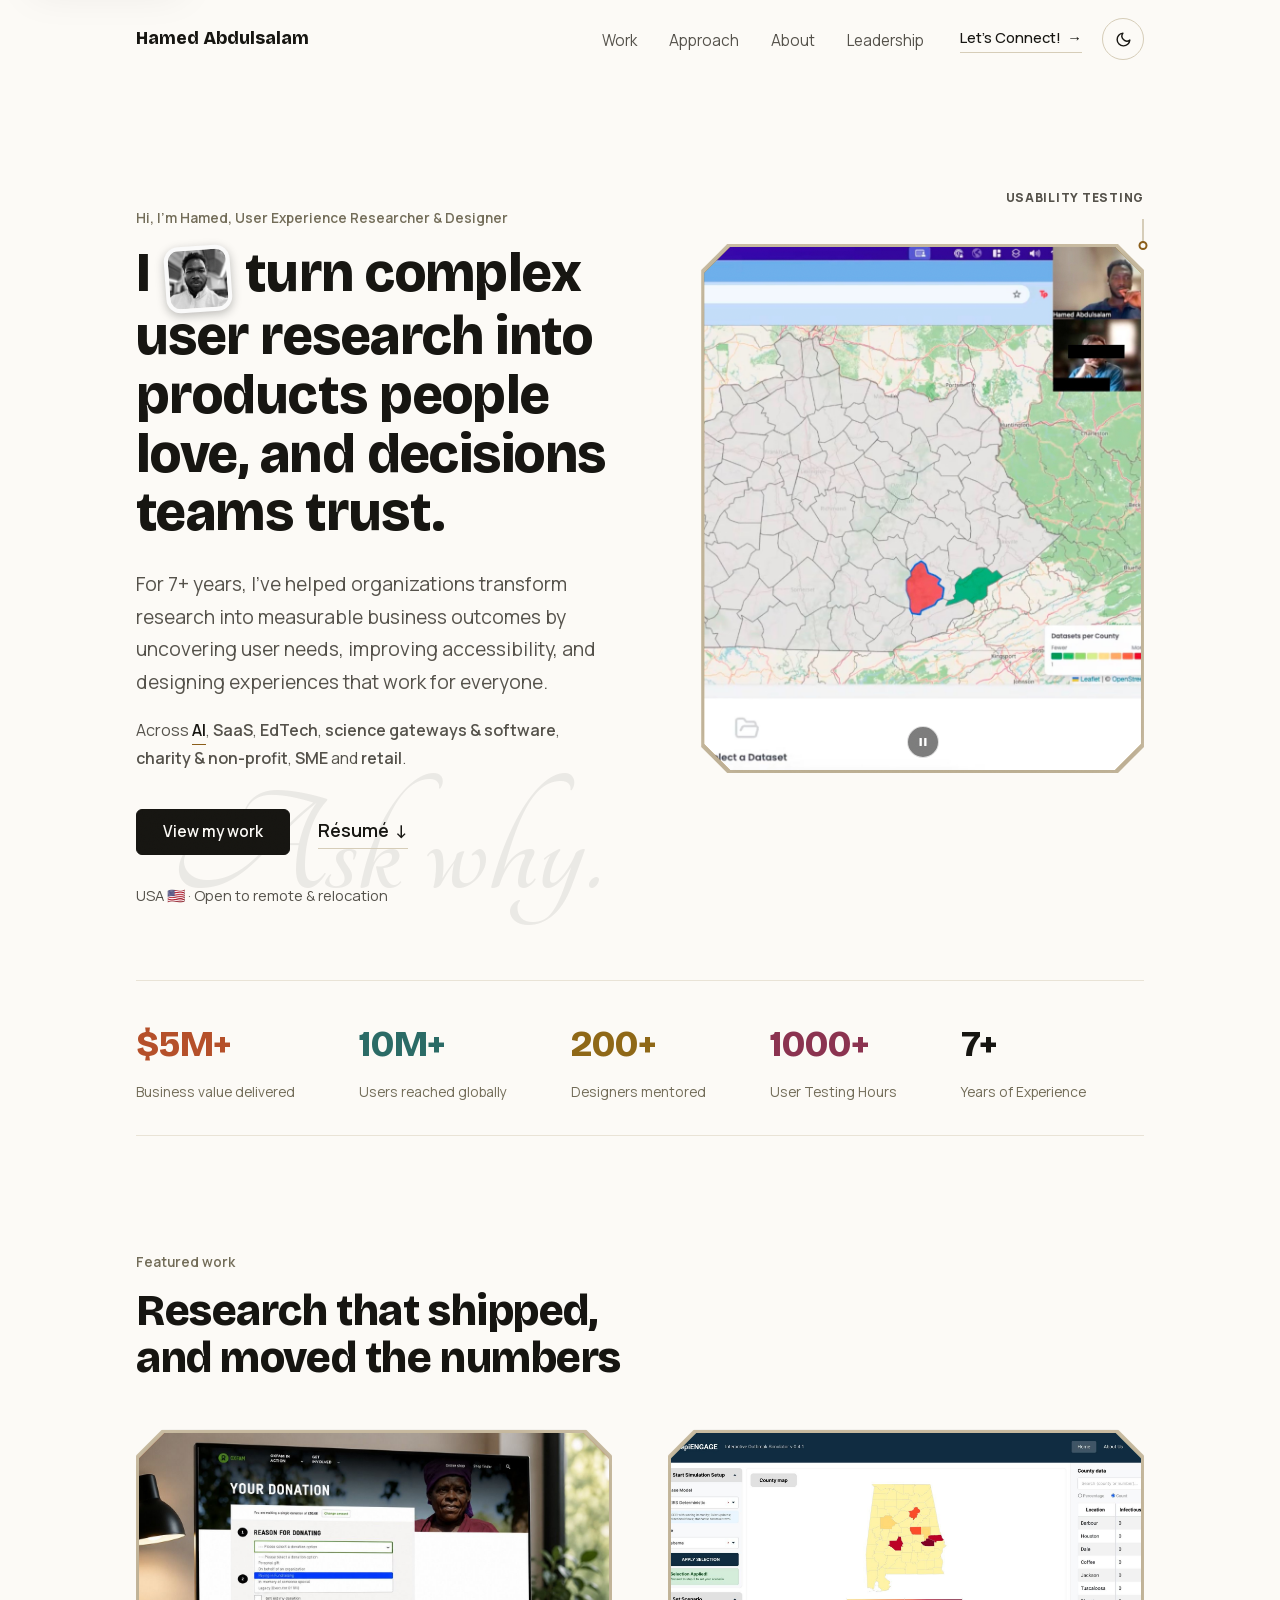
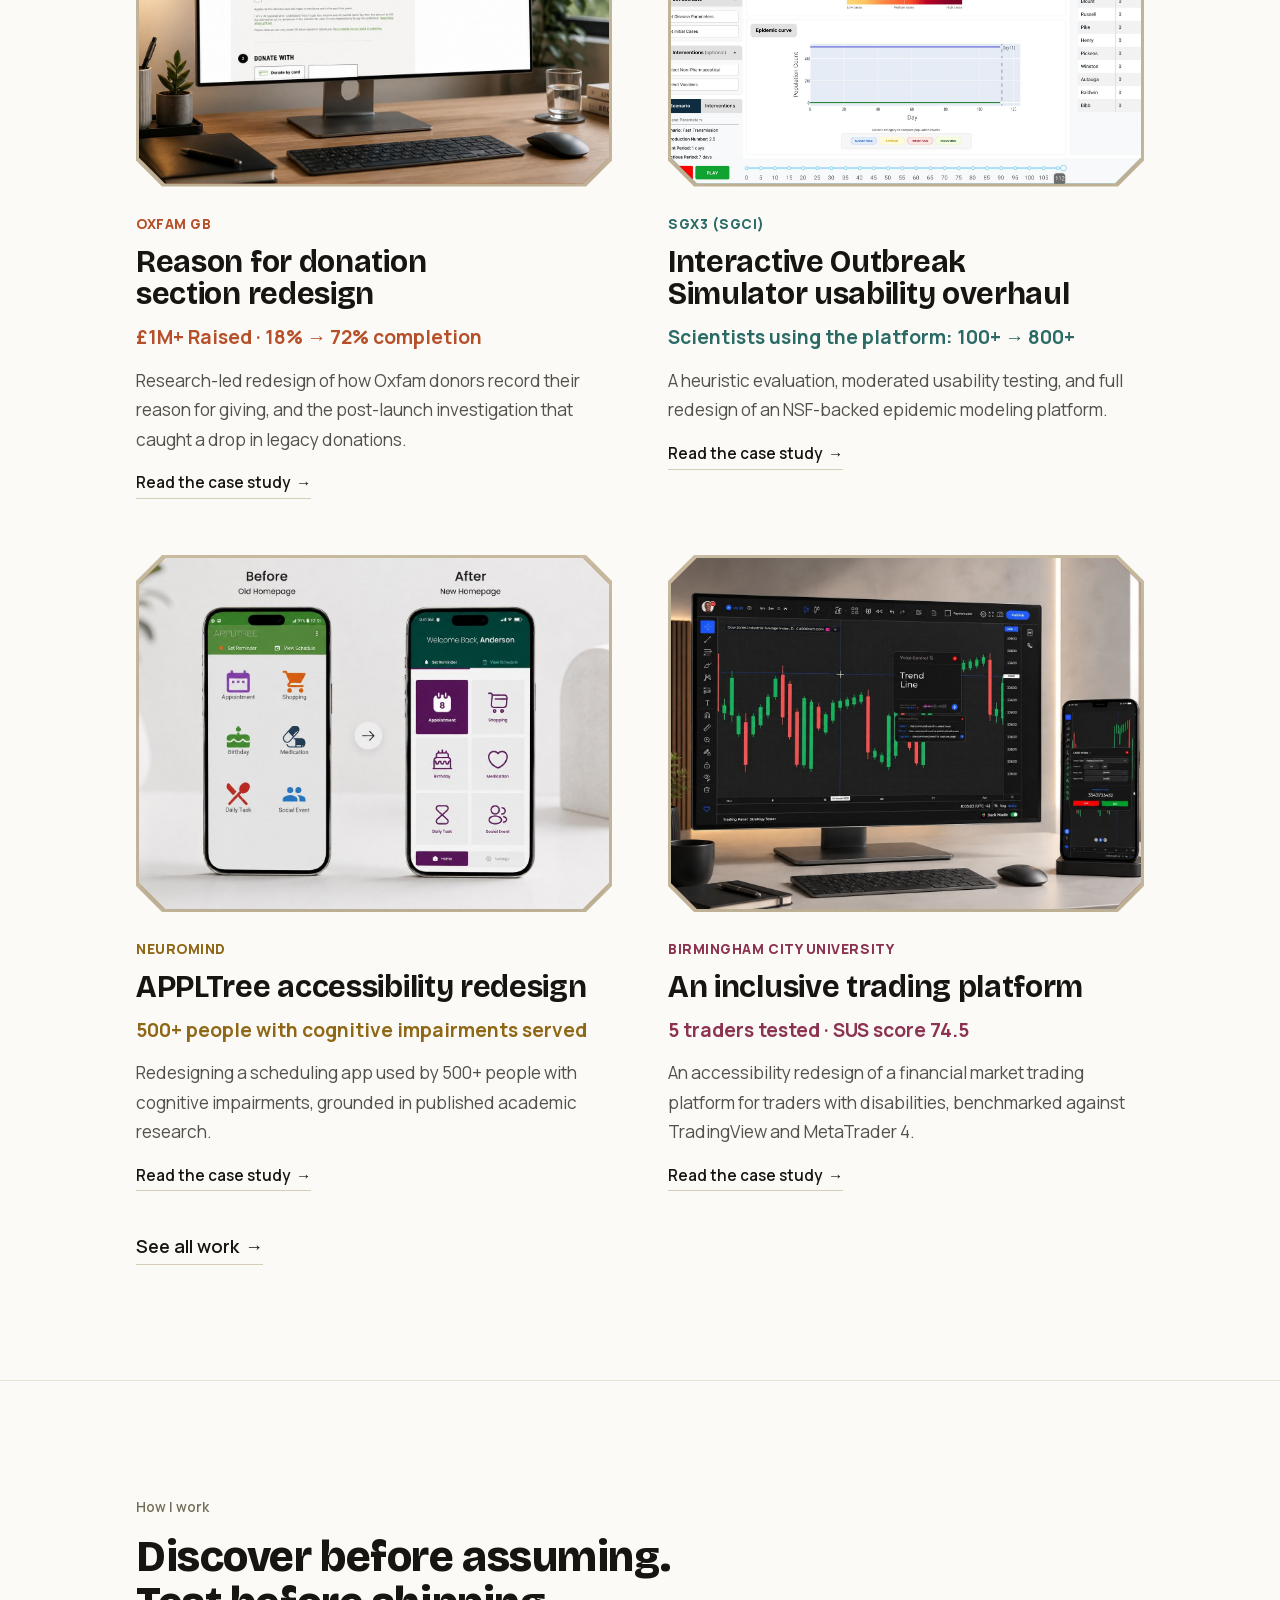
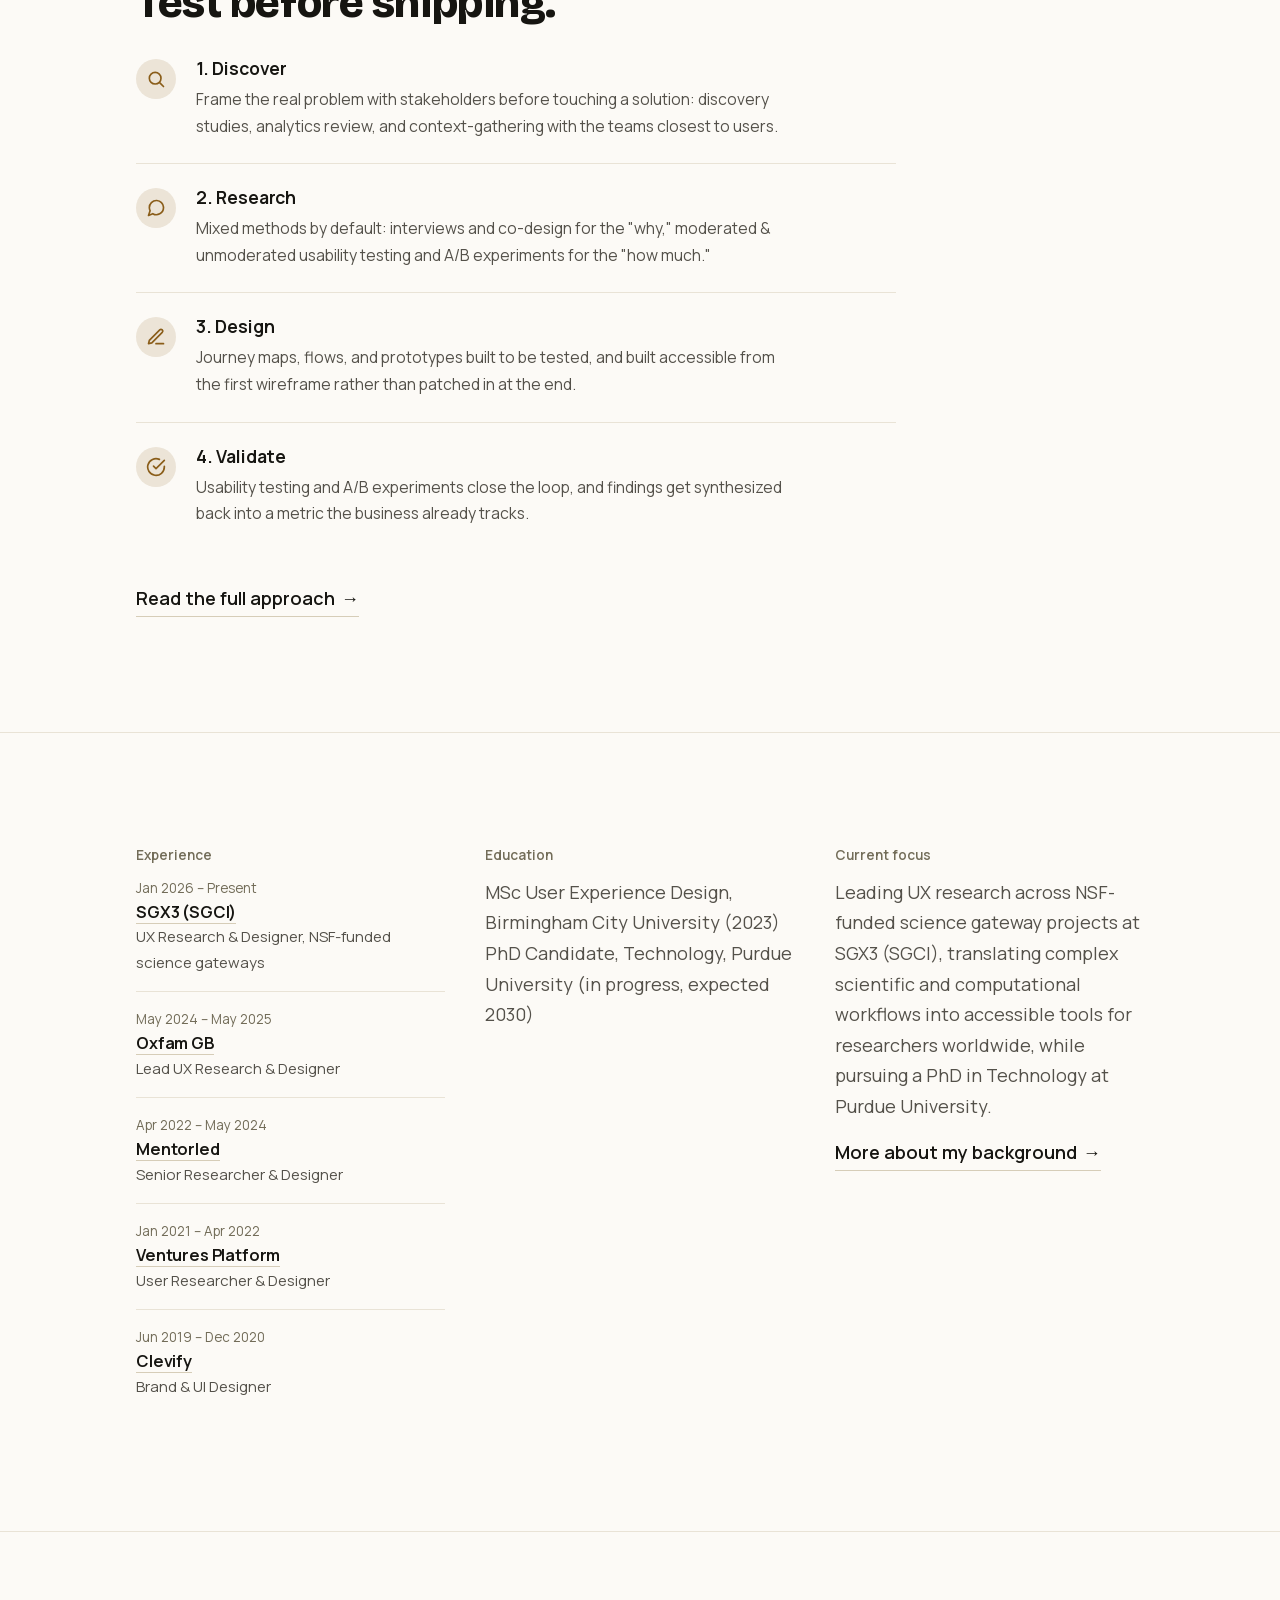
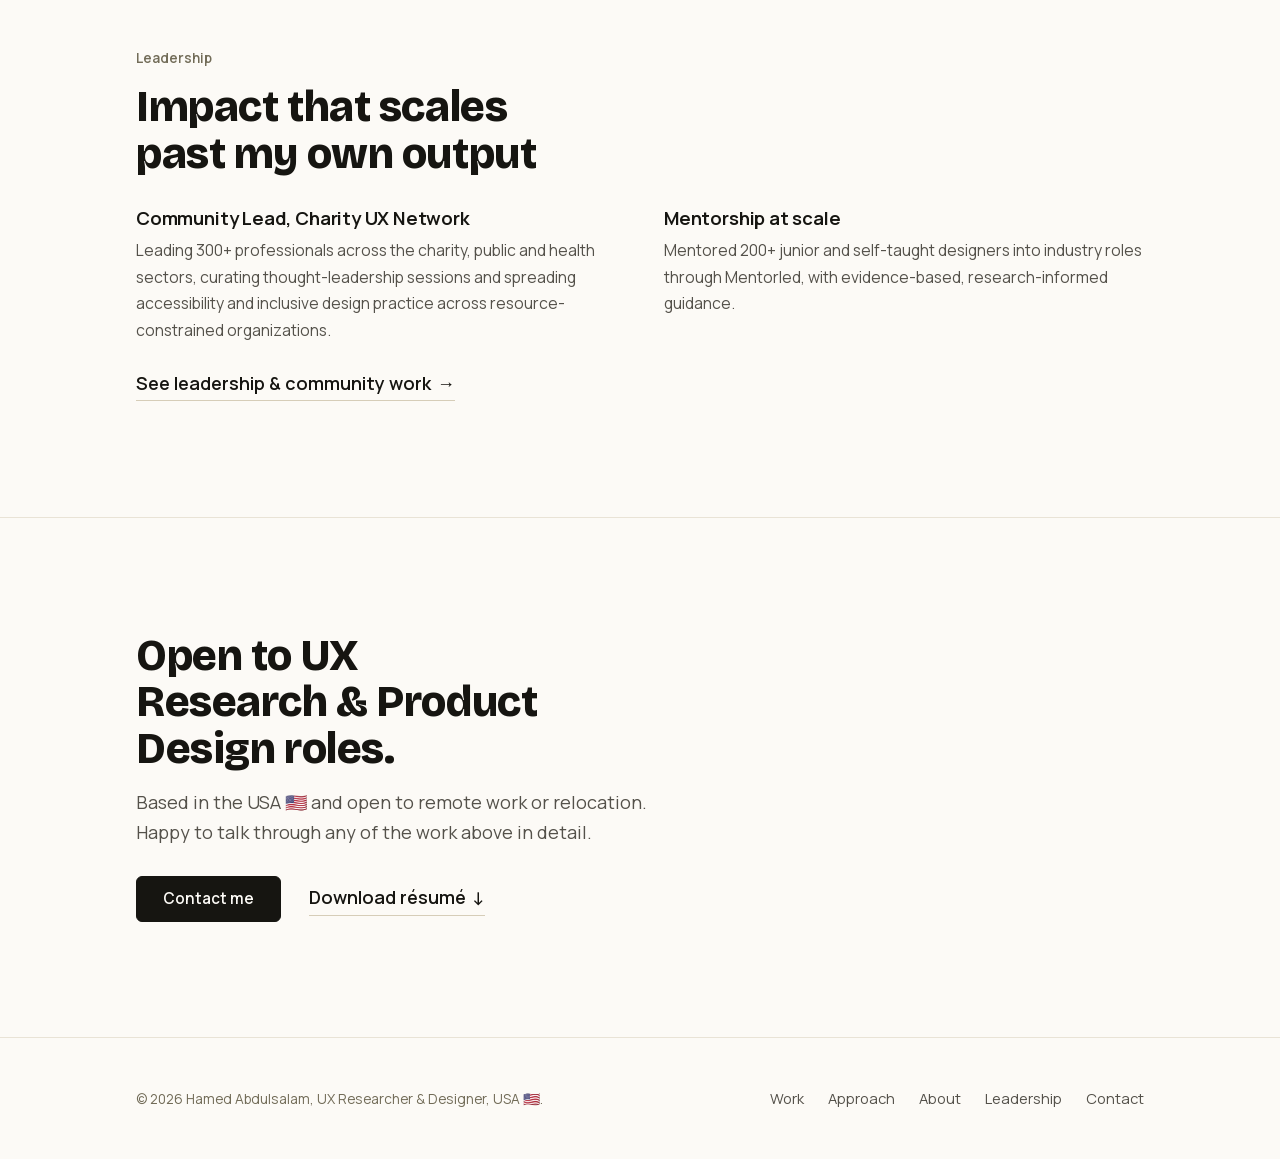
==== index.html @ 3eb638d8 "Restore hero watermark with "Ask why." instead of "Evidence." Co-Authored-By: Claude Sonnet 5 <norep" ====
<!doctype html>
<html lang="en">
<head>
<meta charset="utf-8">
<script>
(function(){
  try{
    var t = localStorage.getItem("theme");
    if(!t){ t = window.matchMedia("(prefers-color-scheme: dark)").matches ? "dark" : "light"; }
    document.documentElement.setAttribute("data-theme", t);
  }catch(e){}
})();
</script>
<meta name="viewport" content="width=device-width, initial-scale=1">
<title>Hamed Abdulsalam · User Experience Researcher &amp; Designer</title>
<meta name="description" content="I turn complex user research into products people love, and decisions teams trust. 7+ years of evidence-based UX research and accessibility-first design across nonprofit, fintech, edtech and scientific research platforms.">
<meta property="og:type" content="website">
<meta property="og:title" content="Hamed Abdulsalam · User Experience Researcher &amp; Designer">
<meta property="og:description" content="I turn complex user research into products people love, and decisions teams trust. 7+ years of evidence-based UX research and accessibility-first design across nonprofit, fintech, edtech and scientific research platforms.">
<meta property="og:url" content="https://hamedabdulsalam.com/">
<meta property="og:image" content="https://hamedabdulsalam.com/images/hamed-presenting.jpg">
<meta property="og:site_name" content="Hamed Abdulsalam">
<meta name="twitter:card" content="summary_large_image">
<meta name="twitter:title" content="Hamed Abdulsalam · User Experience Researcher &amp; Designer">
<meta name="twitter:description" content="I turn complex user research into products people love, and decisions teams trust. 7+ years of evidence-based UX research and accessibility-first design across nonprofit, fintech, edtech and scientific research platforms.">
<meta name="twitter:image" content="https://hamedabdulsalam.com/images/hamed-presenting.jpg">
<meta name="theme-color" id="theme-color-meta" content="#FCFAF6">
<link rel="icon" href="data:image/svg+xml,%3Csvg xmlns='http://www.w3.org/2000/svg' viewBox='0 0 64 64'%3E%3Crect width='64' height='64' rx='14' fill='%23111112'/%3E%3Ctext x='32' y='42' font-family='Georgia,serif' font-size='24' fill='%23FFFFFF' text-anchor='middle'%3EHA%3C/text%3E%3C/svg%3E">
<link rel="preload" href="fonts/BricolageGrotesque-Variable.woff2" as="font" type="font/woff2" crossorigin>
<link rel="preload" href="fonts/Manrope-Variable.woff2" as="font" type="font/woff2" crossorigin>
<link rel="preload" href="images/hero-1.jpg" as="image" fetchpriority="high">
<link rel="stylesheet" href="css/styles.css?v=202608070943">
</head>
<body data-page="home">
<script>window.SITE_ROOT = "./";</script>
<div class="wave-intro" id="wave-intro" aria-hidden="true">
  <span class="wave wave-1"></span>
  <span class="wave wave-2"></span>
  <span class="wave wave-3"></span>
  <span class="wave wave-4"></span>
  <span class="wave wave-5"></span>
  <div class="wave-burst" id="wave-burst"></div>
</div>
<a class="skip-link" href="#main-content">Skip to main content</a>
<header class="site-header" id="site-header"></header>

<main id="main-content">

  <section class="hero">
    <div class="shell hero-grid">
      <div class="hero-main">
        <p class="hero-watermark" aria-hidden="true">Ask why.</p>
        <p class="kicker">Hi, I'm Hamed, User Experience Researcher &amp; Designer</p>
        <h1>I <img src="images/hamed-portrait-color.jpg" alt="" class="hero-inline-photo"> turn complex user research into products people love, and decisions teams trust.</h1>
        <p class="dek">For 7+ years, I've helped organizations transform research into measurable business outcomes by uncovering user needs, improving accessibility, and designing experiences that work for everyone.</p>
        <p class="hero-industries">
          Across <button type="button" class="industry-word" data-industry="AI">AI</button>, <button type="button" class="industry-word" data-industry="saas">SaaS</button>, <button type="button" class="industry-word" data-industry="edtech">EdTech</button>, <button type="button" class="industry-word" data-industry="science">science gateways &amp; software</button>, <button type="button" class="industry-word" data-industry="charity">charity &amp; non-profit</button>, <button type="button" class="industry-word" data-industry="sme">SME</button> and <button type="button" class="industry-word" data-industry="retail">retail</button>.
        </p>
        <div class="cta-row">
          <a class="btn" href="work.html">View my work</a>
          <a class="link-arrow" href="resume.html">Résumé <span class="a" aria-hidden="true">↓</span></a>
          <span class="hero-location muted">USA 🇺🇸 · Open to remote &amp; relocation</span>
        </div>
      </div>
      <div class="hero-visual-wrap">
        <div class="hero-tag">
          <span class="hero-tag-label" id="hero-tag-label">Usability testing</span>
          <span class="hero-tag-line" aria-hidden="true"><span class="hero-tag-dot"></span></span>
        </div>
        <div class="hero-visual" role="region" aria-label="Career highlights slideshow">
          <div class="hero-visual-inner">
            <div class="hero-visual-track" id="hero-visual-track">
              <div class="hero-visual-slide" data-label="Usability testing">
                <img src="images/hero-1.jpg" alt="Reviewing a county-level dataset map tool with a research participant during a usability testing session for the SGX3 science gateway project" loading="eager" fetchpriority="high" width="1980" height="2200">
              </div>
              <div class="hero-visual-slide" data-label="Journey mapping">
                <img src="images/hero-2.jpg" alt="A FigJam board mapping a user journey from pre-arrival through settling in, with milestones, pain points and opportunities tracked stage by stage" loading="lazy">
              </div>
              <div class="hero-visual-slide" data-label="Workshop">
                <img src="images/hero-3.jpg" alt="A co-design workshop session around a table, sorting sticky notes into themes while reviewing a donation flow prototype on a laptop" loading="lazy">
              </div>
              <div class="hero-visual-slide" data-label="Design &amp; Prototype">
                <img src="images/hero-4.jpg" alt="A zoomed-out Figma canvas showing dozens of website and app design frames, including a fundraising page redesign and a project roadmap timeline" loading="lazy">
              </div>
            </div>
            <button type="button" class="hero-visual-toggle" id="hero-visual-toggle" aria-label="Pause slideshow">
              <svg class="icon-pause" viewBox="0 0 24 24" fill="currentColor" aria-hidden="true"><rect x="6" y="5" width="4" height="14" rx="1"></rect><rect x="14" y="5" width="4" height="14" rx="1"></rect></svg>
              <svg class="icon-play" viewBox="0 0 24 24" fill="currentColor" aria-hidden="true"><path d="M7 4.5v15l13-7.5-13-7.5z"></path></svg>
            </button>
          </div>
        </div>
      </div>
    </div>
  </section>

  <div class="shell">
    <div class="stat-row" aria-label="Career highlights">
      <div class="stat accent-rust"><div class="num">$5M+</div><div class="label">Business value delivered</div></div>
      <div class="stat accent-teal"><div class="num">10M+</div><div class="label">Users reached globally</div></div>
      <div class="stat accent-ochre"><div class="num">200+</div><div class="label">Designers mentored</div></div>
      <div class="stat accent-plum"><div class="num">1000+</div><div class="label">User Testing Hours</div></div>
      <div class="stat"><div class="num">7+</div><div class="label">Years of Experience</div></div>
    </div>
  </div>

  <section>
    <div class="shell">
      <p class="kicker">Featured work</p>
      <h2 class="h-section">Research that shipped, and moved the numbers</h2>
      <div class="work-grid mt-6">

        <a class="work-card accent-rust" href="work/oxfam-donation-flow.html" data-industries="charity">
          <div class="thumb"><img src="images/oxfam-donation-flow-1.jpg" alt="Oxfam GB's donation form, showing the reason-for-donating step and payment options" loading="lazy"></div>
          <span class="org">Oxfam GB</span>
          <h3>Reason for donation section redesign</h3>
          <p class="metric">£1M+ Raised · 18% → 72% completion </p>
          <p class="desc">Research-led redesign of how Oxfam donors record their reason for giving, and the post-launch investigation that caught a drop in legacy donations.</p>
          <span class="link-arrow">Read the case study <span class="a" aria-hidden="true">→</span></span>
        </a>

        <a class="work-card accent-teal" href="work/outbreak-simulator.html" data-industries="science">
          <div class="thumb"><img src="images/outbreak-simulator-thumb.jpg" alt="epiENGAGE Interactive Outbreak Simulator dashboard, showing a county-level case map with a color legend and an epidemic curve chart" loading="lazy"></div>
          <span class="org">SGX3 (SGCI)</span>
          <h3>Interactive Outbreak Simulator usability overhaul</h3>
          <p class="metric">Scientists using the platform: 100+ → 800+</p>
          <p class="desc">A heuristic evaluation, moderated usability testing, and full redesign of an NSF-backed epidemic modeling platform.</p>
          <span class="link-arrow">Read the case study <span class="a" aria-hidden="true">→</span></span>
        </a>

        <a class="work-card accent-ochre" href="work/apptree-redesign.html">
          <div class="thumb"><img src="images/apptree-thumb.jpg" alt="Before and after comparison of APPLTree's homepage, from a flat green text menu to a redesigned icon-based grid" loading="lazy"></div>
          <span class="org">NeuroMind</span>
          <h3>APPLTree accessibility redesign</h3>
          <p class="metric">500+ people with cognitive impairments served</p>
          <p class="desc">Redesigning a scheduling app used by 500+ people with cognitive impairments, grounded in published academic research.</p>
          <span class="link-arrow">Read the case study <span class="a" aria-hidden="true">→</span></span>
        </a>

        <a class="work-card accent-plum" href="work/trading-platform.html" data-industries="saas">
          <div class="thumb"><img src="images/trading-thumb.jpg" alt="A desk setup showing the redesigned trading platform on desktop and mobile, with voice control active" loading="lazy"></div>
          <span class="org">Birmingham City University</span>
          <h3>An inclusive trading platform</h3>
          <p class="metric">5 traders tested · SUS score 74.5</p>
          <p class="desc">An accessibility redesign of a financial market trading platform for traders with disabilities, benchmarked against TradingView and MetaTrader 4.</p>
          <span class="link-arrow">Read the case study <span class="a" aria-hidden="true">→</span></span>
        </a>

      </div>
      <p class="mt-5"><a class="link-arrow" href="work.html">See all work <span class="a" aria-hidden="true">→</span></a></p>
    </div>
  </section>

  <section class="section-border">
    <div class="shell">
      <p class="kicker">How I work</p>
      <h2 class="h-section">Discover before assuming. Test before shipping.</h2>
      <div class="method-list">
        <div class="method-step">
          <span class="method-icon" aria-hidden="true"><svg viewBox="0 0 24 24" fill="none" stroke="currentColor" stroke-width="2" stroke-linecap="round" stroke-linejoin="round"><circle cx="11" cy="11" r="7"/><path d="M21 21l-4.35-4.35"/></svg></span>
          <div><h3>1. Discover</h3><p>Frame the real problem with stakeholders before touching a solution: discovery studies, analytics review, and context-gathering with the teams closest to users.</p></div>
        </div>
        <div class="method-step">
          <span class="method-icon" aria-hidden="true"><svg viewBox="0 0 24 24" fill="none" stroke="currentColor" stroke-width="2" stroke-linecap="round" stroke-linejoin="round"><path d="M21 11.5a8.38 8.38 0 0 1-4.55 7.5 8.5 8.5 0 0 1-8.34-.16L3 21l1.9-5.7a8.38 8.38 0 0 1-.9-3.8 8.5 8.5 0 0 1 8.5-8.5h.5a8.48 8.48 0 0 1 8 8v.5z"/></svg></span>
          <div><h3>2. Research</h3><p>Mixed methods by default: interviews and co-design for the "why," moderated &amp; unmoderated usability testing and A/B experiments for the "how much."</p></div>
        </div>
        <div class="method-step">
          <span class="method-icon" aria-hidden="true"><svg viewBox="0 0 24 24" fill="none" stroke="currentColor" stroke-width="2" stroke-linecap="round" stroke-linejoin="round"><path d="M12 20h9"/><path d="M16.5 3.5a2.12 2.12 0 0 1 3 3L7 19l-4 1 1-4Z"/></svg></span>
          <div><h3>3. Design</h3><p>Journey maps, flows, and prototypes built to be tested, and built accessible from the first wireframe rather than patched in at the end.</p></div>
        </div>
        <div class="method-step">
          <span class="method-icon" aria-hidden="true"><svg viewBox="0 0 24 24" fill="none" stroke="currentColor" stroke-width="2" stroke-linecap="round" stroke-linejoin="round"><path d="M22 11.08V12a10 10 0 1 1-5.93-9.14"/><path d="M22 4L12 14.01l-3-3"/></svg></span>
          <div><h3>4. Validate</h3><p>Usability testing and A/B experiments close the loop, and findings get synthesized back into a metric the business already tracks.</p></div>
        </div>
      </div>
      <p class="mt-4"><a class="link-arrow" href="approach.html">Read the full approach <span class="a" aria-hidden="true">→</span></a></p>
    </div>
  </section>

  <section class="section-border">
    <div class="shell">
      <div class="grid-3">
        <div>
          <h2 class="kicker">Experience</h2>
          <div>
            <div class="tl-item" data-industries="science"><div class="when">Jan 2026 – Present</div><h3><a href="https://sciencegateways.org" target="_blank" rel="noopener noreferrer">SGX3 (SGCI)</a></h3><p>UX Research &amp; Designer, NSF-funded science gateways</p></div>
            <div class="tl-item"><div class="when">May 2024 – May 2025</div><h3><a href="https://www.oxfam.org.uk" target="_blank" rel="noopener noreferrer">Oxfam GB</a></h3><p>Lead UX Research &amp; Designer</p></div>
            <div class="tl-item"><div class="when">Apr 2022 – May 2024</div><h3><a href="https://mentorled.com" target="_blank" rel="noopener noreferrer">Mentorled</a></h3><p>Senior Researcher &amp; Designer</p></div>
            <div class="tl-item"><div class="when">Jan 2021 – Apr 2022</div><h3><a href="https://www.venturesplatform.com/" target="_blank" rel="noopener noreferrer">Ventures Platform</a></h3><p>User Researcher &amp; Designer</p></div>
            <div class="tl-item" data-industries="edtech"><div class="when">Jun 2019 – Dec 2020</div><h3><a href="https://apkpure.com/clevify-the-learning-app/com.clevify" target="_blank" rel="noopener noreferrer">Clevify</a></h3><p>Brand &amp; UI Designer</p></div>
          </div>
        </div>
        <div>
          <h2 class="kicker">Education</h2>
          <p class="muted">MSc User Experience Design, Birmingham City University (2023)<br>PhD Candidate, Technology, Purdue University (in progress, expected 2030)</p>
        </div>
        <div>
          <h2 class="kicker">Current focus</h2>
          <p class="muted">Leading UX research across NSF-funded science gateway projects at SGX3 (SGCI), translating complex scientific and computational workflows into accessible tools for researchers worldwide, while pursuing a PhD in Technology at Purdue University.</p>
          <p class="mt-2"><a class="link-arrow" href="about.html">More about my background <span class="a" aria-hidden="true">→</span></a></p>
        </div>
      </div>
    </div>
  </section>

  <section class="section-border">
    <div class="shell">
      <p class="kicker">Leadership</p>
      <h2 class="h-section">Impact that scales past my own output</h2>
      <div class="grid-2 mt-4">
        <div class="plain-card">
          <h3>Community Lead, Charity UX Network</h3>
          <p>Leading 300+ professionals across the charity, public and health sectors, curating thought-leadership sessions and spreading accessibility and inclusive design practice across resource-constrained organizations.</p>
        </div>
        <div class="plain-card">
          <h3>Mentorship at scale</h3>
          <p>Mentored 200+ junior and self-taught designers into industry roles through Mentorled, with evidence-based, research-informed guidance.</p>
        </div>
      </div>
      <p class="mt-3"><a class="link-arrow" href="leadership.html">See leadership &amp; community work <span class="a" aria-hidden="true">→</span></a></p>
    </div>
  </section>

  <section class="section-border cta-close">
    <div class="shell">
      <h2 class="h-section">Open to UX Research &amp; Product Design roles.</h2>
      <p>Based in the USA 🇺🇸 and open to remote work or relocation. Happy to talk through any of the work above in detail.</p>
      <div class="cta-row">
        <a class="btn" href="mailto:hamedleyesalam@gmail.com">Contact me</a>
        <a class="link-arrow" href="resume.html">Download résumé <span class="a" aria-hidden="true">↓</span></a>
      </div>
    </div>
  </section>

</main>

<footer class="site-footer" id="site-footer"></footer>
<script src="js/site.js?v=202608070943"></script>
</body>
</html>
---- css/styles.css ----
/* =========================================================
   Hamed Abdulsalam, UX Portfolio
   Minimal editorial system: type + whitespace carry it.
   One accent, used sparingly. No badges, no chips, no chrome.
   ========================================================= */

@font-face{
  font-family:"Bricolage Grotesque";
  font-style:normal;
  font-weight:200 800;
  font-display:swap;
  src:url("../fonts/BricolageGrotesque-Variable.woff2") format("woff2");
}
@font-face{
  font-family:"Manrope";
  font-style:normal;
  font-weight:200 800;
  font-display:swap;
  src:url("../fonts/Manrope-Variable.woff2") format("woff2");
}
@font-face{
  font-family:"Tangerine";
  font-style:normal;
  font-weight:400;
  font-display:swap;
  src:url("../fonts/Tangerine-Regular.woff2") format("woff2");
}
@font-face{
  font-family:"Tangerine";
  font-style:normal;
  font-weight:700;
  font-display:swap;
  src:url("../fonts/Tangerine-Bold.woff2") format("woff2");
}

:root{
  --paper:#FCFAF6; --paper-2:#F5F1EA; --ink:#161511; --ink-soft:#54514A; --ink-faint:#726C58;
  --line:#E9E3D6; --line-strong:#D6CDB8;
  --accent:#8A5D19; --accent-bright:#B9862E;
  --rust:#B5502A; --teal:#2B6B66; --ochre:#8F6817; --plum:#8B3350;
  --rust-fill:#B5502A; --teal-fill:#2B6B66; --ochre-fill:#8F6817; --plum-fill:#8B3350;
  --radius:6px; --radius-lg:20px; --radius-xl:28px; --radius-pill:999px;
  --shadow:0 1px 2px rgba(30,22,8,.06), 0 20px 40px -20px rgba(30,22,8,.22);
  --shadow-color:rgba(30,22,8,.28);
  --font-display:"Bricolage Grotesque",ui-sans-serif,-apple-system,"Segoe UI",sans-serif;
  --font-body:"Manrope",-apple-system,BlinkMacSystemFont,"Segoe UI",Helvetica,Arial,sans-serif;
  --content-max:1120px;
  --measure:66ch;
  /* Chamfered-frame system: same cut, border and shadow everywhere this shape appears
     (hero visual, about portrait, work-card thumbs, approach photo). One brand shape. */
  --chamfer:26px;
  --chamfer-path:polygon(var(--chamfer) 0, calc(100% - var(--chamfer)) 0, 100% var(--chamfer), 100% calc(100% - var(--chamfer)), calc(100% - var(--chamfer)) 100%, var(--chamfer) 100%, 0 calc(100% - var(--chamfer)), 0 var(--chamfer));
  --chamfer-border:rgba(150,120,60,.4);
  --frame-shadow:drop-shadow(0 3px 8px rgba(30,22,8,.16)) drop-shadow(0 28px 56px rgba(30,22,8,.13));
  --frame-shadow-hover:drop-shadow(0 4px 10px rgba(30,22,8,.2)) drop-shadow(0 34px 64px rgba(30,22,8,.17));
}
@media (prefers-color-scheme: dark){
  :root{
    --paper:#15130F; --paper-2:#1D1B15; --ink:#F5F1E8; --ink-soft:#ACA79B; --ink-faint:#8C8674;
    --line:#2E2B22; --line-strong:#403B2E;
    --accent:#D9AC52; --accent-bright:#E8C171;
    --rust:#E08A5C; --teal:#6FB3AC; --ochre:#D9AC52; --plum:#D98BAA;
    --shadow:0 1px 2px rgba(0,0,0,.5), 0 20px 40px -20px rgba(0,0,0,.6);
    --shadow-color:rgba(0,0,0,.6);
    --chamfer-border:rgba(255,235,190,.22);
    --frame-shadow:drop-shadow(0 3px 8px rgba(0,0,0,.4)) drop-shadow(0 28px 56px rgba(0,0,0,.45));
    --frame-shadow-hover:drop-shadow(0 4px 10px rgba(0,0,0,.45)) drop-shadow(0 34px 64px rgba(0,0,0,.5));
  }
}
:root[data-theme="dark"]{
  --paper:#15130F; --paper-2:#1D1B15; --ink:#F5F1E8; --ink-soft:#ACA79B; --ink-faint:#8C8674;
  --line:#2E2B22; --line-strong:#403B2E;
  --accent:#D9AC52; --accent-bright:#E8C171;
  --rust:#E08A5C; --teal:#6FB3AC; --ochre:#D9AC52; --plum:#D98BAA;
  --shadow:0 1px 2px rgba(0,0,0,.5), 0 20px 40px -20px rgba(0,0,0,.6);
  --shadow-color:rgba(0,0,0,.6);
  --chamfer-border:rgba(255,235,190,.22);
  --frame-shadow:drop-shadow(0 3px 8px rgba(0,0,0,.4)) drop-shadow(0 28px 56px rgba(0,0,0,.45));
  --frame-shadow-hover:drop-shadow(0 4px 10px rgba(0,0,0,.45)) drop-shadow(0 34px 64px rgba(0,0,0,.5));
}
:root[data-theme="light"]{
  --paper:#FCFAF6; --paper-2:#F5F1EA; --ink:#161511; --ink-soft:#54514A; --ink-faint:#726C58;
  --line:#E9E3D6; --line-strong:#D6CDB8;
  --accent:#8A5D19; --accent-bright:#B9862E;
  --rust:#B5502A; --teal:#2B6B66; --ochre:#8F6817; --plum:#8B3350;
  --shadow:0 1px 2px rgba(30,22,8,.06), 0 20px 40px -20px rgba(30,22,8,.22);
  --shadow-color:rgba(30,22,8,.28);
  --chamfer-border:rgba(150,120,60,.4);
  --frame-shadow:drop-shadow(0 3px 8px rgba(30,22,8,.16)) drop-shadow(0 28px 56px rgba(30,22,8,.13));
  --frame-shadow-hover:drop-shadow(0 4px 10px rgba(30,22,8,.2)) drop-shadow(0 34px 64px rgba(30,22,8,.17));
}

.accent-rust{ --proj:var(--rust); --proj-fill:var(--rust-fill); }
.accent-teal{ --proj:var(--teal); --proj-fill:var(--teal-fill); }
.accent-ochre{ --proj:var(--ochre); --proj-fill:var(--ochre-fill); }
.accent-plum{ --proj:var(--plum); --proj-fill:var(--plum-fill); }

*{box-sizing:border-box;}
html{ -webkit-text-size-adjust:100%; text-size-adjust:100%; }
body{
  margin:0; background:var(--paper); color:var(--ink); font-family:var(--font-body);
  font-size:18px; line-height:1.7; -webkit-font-smoothing:antialiased;
}
/* Subtle fixed paper-grain texture, sits over everything at very low opacity
   via mix-blend-mode so it reads as texture, not a layer competing for attention. */
body::before{
  content:""; position:fixed; inset:0; z-index:9999; pointer-events:none; opacity:.035;
  mix-blend-mode:overlay;
  background-image:url("data:image/svg+xml;charset=UTF-8,%3Csvg xmlns='http://www.w3.org/2000/svg' width='200' height='200'%3E%3Cfilter id='n'%3E%3CfeTurbulence type='fractalNoise' baseFrequency='0.85' numOctaves='3' stitchTiles='stitch'/%3E%3C/filter%3E%3Crect width='100%25' height='100%25' filter='url(%23n)'/%3E%3C/svg%3E");
}
::selection{ background:var(--ink); color:var(--paper); }
a{ color:inherit; text-decoration-thickness:1px; text-underline-offset:3px; }
:focus-visible{ outline:2px solid var(--accent); outline-offset:3px; }
img,svg{ max-width:100%; display:block; }
h1,h2,h3,h4{ font-family:var(--font-display); font-weight:800; text-wrap:balance; line-height:1.08; margin:0; color:var(--ink); letter-spacing:-.01em; }
h3,h4{ font-weight:700; }
p{ margin:0; }
ul,ol{ margin:0; padding:0; }
button{ font-family:inherit; }
.scroll-x{ overflow-x:auto; -webkit-overflow-scrolling:touch; }
.visually-hidden{
  position:absolute !important; width:1px; height:1px; padding:0; margin:-1px; overflow:hidden;
  clip:rect(0,0,0,0); white-space:nowrap; border:0;
}

/* ---------- Skip link ---------- */
.skip-link{
  position:absolute; left:12px; top:-64px; background:var(--ink); color:var(--paper);
  padding:12px 20px; z-index:200; font-family:var(--font-body); font-weight:700; font-size:.92rem;
  border-radius:0 0 var(--radius-lg) var(--radius-lg); box-shadow:var(--shadow); transition:top .15s ease;
}
.skip-link:focus{ top:0; }
@media (prefers-reduced-motion:reduce){ .skip-link{ transition:none; } }

/* ---------- Shell / rhythm ---------- */
.shell{ max-width:var(--content-max); margin:0 auto; padding:0 clamp(24px,5vw,56px); }
section{ padding:clamp(64px,9vw,120px) 0; }
.section-border{ border-top:1px solid var(--line); }
.tight{ padding-top:0; }

.kicker{
  font-family:var(--font-body); font-size:.85rem; font-weight:600; letter-spacing:normal;
  color:var(--ink-faint); margin-bottom:14px;
}
h2.h-section{ font-size:clamp(1.9rem,3.6vw,2.7rem); font-weight:800; max-width:20ch; }
.lede{ margin-top:16px; max-width:var(--measure); color:var(--ink-soft); font-size:1.08rem; }
.page-title{ font-size:clamp(2.2rem,4.8vw,3.2rem); max-width:18ch; }

/* ---------- Spacing scale (utilities) ---------- */
.mt-2{ margin-top:16px; }
.mt-3{ margin-top:24px; }
.mt-4{ margin-top:32px; }
.mt-5{ margin-top:40px; }
.mt-6{ margin-top:48px; }

/* ---------- General utilities ---------- */
.muted{ color:var(--ink-soft); }
.items-start{ align-items:start; }
.items-center{ align-items:center; }
.hero-intro{ padding-bottom:0; }
.hero-intro + section{ padding-top:48px; }

/* Two-photo overlay: chamfered b&w portrait with a tilted color accent shot overlapping its corner. */
.about-portrait{
  position:relative; width:100%; max-width:440px; justify-self:end; margin:0 0 32px auto;
  cursor:pointer;
}
.about-portrait-main{
  position:relative; aspect-ratio:4/3; padding:3px; background:var(--chamfer-border);
  clip-path:var(--chamfer-path);
  filter:var(--frame-shadow);
  transition:filter .3s ease;
}
.about-portrait:hover .about-portrait-main{ filter:var(--frame-shadow-hover); }
.about-portrait-main img{
  display:block; width:100%; height:100%; object-fit:cover; filter:grayscale(1);
  clip-path:var(--chamfer-path);
  transition:filter .5s ease, transform .5s ease;
}
.about-portrait-accent{
  position:absolute; right:-7%; bottom:-11%; width:36%; height:auto; aspect-ratio:1/1; object-fit:cover;
  border-radius:22%; border:4px solid var(--paper); box-shadow:0 6px 18px var(--shadow-color);
  background:var(--paper); transform:rotate(-6deg) scale(1);
  transition:transform .4s cubic-bezier(.2,.8,.3,1.15), box-shadow .4s ease;
}
.about-portrait:hover .about-portrait-main img,
.about-portrait:focus-within .about-portrait-main img{
  filter:grayscale(0); transform:scale(1.03);
}
.about-portrait:hover .about-portrait-accent,
.about-portrait:focus-within .about-portrait-accent{
  transform:rotate(0deg) scale(1.1);
  box-shadow:0 10px 26px var(--shadow-color);
}
:root[data-theme="dark"] .about-portrait-accent{ outline:1.5px solid var(--line-strong); outline-offset:3px; }
:root[data-theme="dark"] .about-portrait:hover .about-portrait-accent,
:root[data-theme="dark"] .about-portrait:focus-within .about-portrait-accent{ outline-color:var(--accent); }
@media (prefers-reduced-motion:reduce){
  .about-portrait-main img, .about-portrait-accent{ transition:filter .5s ease; }
  .about-portrait:hover .about-portrait-main img,
  .about-portrait:focus-within .about-portrait-main img{ transform:none; }
  .about-portrait:hover .about-portrait-accent,
  .about-portrait:focus-within .about-portrait-accent{ transform:rotate(-6deg); }
}
@media (max-width:900px){
  .about-portrait{ justify-self:center; margin:0 auto 20px; max-width:340px; }
}

.method-list{ margin-top:32px; max-width:760px; }
.plain-card.divider{ margin-top:48px; padding-top:32px; border-top:1px solid var(--line); }

/* ---------- Links ---------- */
.link-arrow{
  position:relative; display:inline-flex; align-items:center; gap:6px; text-decoration:none; font-weight:600;
  border-bottom:1px solid var(--line-strong); padding-bottom:2px; color:var(--ink);
}
.link-arrow::before{ content:""; position:absolute; inset:-11px -4px; }
.link-arrow:hover{ border-bottom-color:var(--ink); }
.link-arrow .a{ transition:transform .15s ease; }
.link-arrow:hover .a{ transform:translateX(3px); }
@media (prefers-reduced-motion:reduce){ .link-arrow:hover .a{ transform:none; } }
a.plain{ color:inherit; text-decoration:none; }
a.plain:hover{ color:var(--accent); }
.prose{ max-width:var(--measure); }
.prose p{ color:var(--ink-soft); font-size:1.03rem; }
.prose p + p{ margin-top:14px; }
.prose a{ color:var(--ink); text-decoration-color:var(--line-strong); }
.prose a:hover{ text-decoration-color:var(--ink); }
.prose ul{ margin-top:14px; padding-left:20px; }
.prose li{ font-size:1.03rem; color:var(--ink-soft); margin-bottom:8px; }
.prose li::marker{ color:var(--proj, var(--accent)); }
.prose h3{ font-family:var(--font-body); font-weight:700; font-size:1rem; color:var(--ink); margin-top:26px; margin-bottom:2px; }
.prose h3 + p, .prose h3 + ul{ margin-top:8px; }

/* Scroll panel: aged-parchment card with hand-lettered cursive type. */
.scroll-panel{
  position:relative; padding:clamp(40px,7vw,64px) clamp(28px,7vw,76px);
  background:
    radial-gradient(ellipse at 18% 15%, rgba(255,252,240,.55), transparent 55%),
    radial-gradient(ellipse at 85% 88%, rgba(90,60,20,.12), transparent 60%),
    linear-gradient(180deg, #f4e8c9 0%, #ecdcae 45%, #f1e4c2 100%);
  border-radius:6px; color:#3d2b14;
  box-shadow:
    inset 0 0 0 1px rgba(90,60,20,.25),
    inset 0 0 70px rgba(90,60,20,.18),
    0 24px 48px rgba(0,0,0,.28), 0 4px 10px rgba(0,0,0,.15);
}
.scroll-panel::before, .scroll-panel::after{
  content:""; position:absolute; left:-4px; right:-4px; height:20px; border-radius:50%;
  background:linear-gradient(180deg, rgba(60,40,10,.35), rgba(60,40,10,0));
  box-shadow:0 2px 4px rgba(0,0,0,.25);
}
.scroll-panel::before{ top:-8px; }
.scroll-panel::after{ bottom:-8px; transform:rotate(180deg); }
.scroll-panel .prose{ max-width:68ch; }
.scroll-panel .prose p{
  font-family:Georgia,"Iowan Old Style","Palatino Linotype",Palatino,serif; font-weight:400; color:#3d2b14;
  font-size:clamp(1.05rem,1.6vw,1.25rem); line-height:1.55; letter-spacing:0; text-align:center;
}
.scroll-panel .prose p + p{ margin-top:8px; }

.scroll-signature{
  margin:30px 0 6px; text-align:right; padding-right:clamp(50px,11vw,110px);
  font-family:"Tangerine", cursive; font-weight:700; color:#2f2008;
  font-size:clamp(3.2rem,7vw,4.6rem); line-height:1; letter-spacing:.02em;
  transform:rotate(-3deg);
  text-shadow:0 1px 0 rgba(255,255,255,.3);
}

.scroll-heading{
  position:relative; text-align:center; margin:0 0 22px;
  font-family:"Tangerine", cursive; font-weight:700; color:#4a2e0f;
  font-size:clamp(2.6rem,5vw,3.6rem); line-height:1; letter-spacing:.02em;
  text-shadow:0 1px 0 rgba(255,255,255,.35);
}
.scroll-heading::after{
  content:""; display:block; width:120px; height:2px; margin:14px auto 0;
  background:linear-gradient(90deg, transparent, rgba(74,46,15,.55), transparent);
}

.wax-seal{
  position:absolute; bottom:clamp(18px,4vw,34px); right:clamp(16px,5vw,54px); z-index:3;
  width:76px; height:76px; border-radius:50%;
  display:flex; align-items:center; justify-content:center;
  background:radial-gradient(circle at 32% 28%, #d3452f 0%, #a3241a 55%, #7c1712 100%);
  box-shadow:
    0 3px 8px rgba(0,0,0,.4), 0 1px 2px rgba(0,0,0,.5),
    inset 0 -3px 6px rgba(0,0,0,.35), inset 0 3px 5px rgba(255,140,110,.35);
  transform:rotate(-9deg);
}
.wax-seal::before{
  content:""; position:absolute; inset:6px; border-radius:50%;
  border:1px solid rgba(0,0,0,.25);
  box-shadow:inset 0 0 0 1px rgba(255,180,150,.2);
}
.wax-seal span{
  font-family:var(--font-display); font-weight:800; font-size:1.15rem;
  letter-spacing:.04em; color:#f4d9c6; text-shadow:0 1px 1px rgba(0,0,0,.4);
}
@media (max-width:640px){
  .wax-seal{ width:56px; height:56px; bottom:10px; right:10px; }
  .wax-seal span{ font-size:.85rem; }
  .scroll-signature{ padding-right:20px; }
}
#letter{ scroll-margin-top:96px; }

/* Sticky link to the About page's "letter" section, shown on every page except About itself. */
.letter-fab{
  position:fixed; z-index:90; right:clamp(14px,3vw,28px); bottom:clamp(14px,3vw,28px);
  display:inline-flex; align-items:center; gap:8px; padding:12px 18px;
  background:var(--paper); color:var(--ink); border:1.5px solid var(--ink); border-radius:var(--radius-pill);
  font-family:var(--font-body); font-weight:600; font-size:.85rem; text-decoration:none; line-height:1;
  box-shadow:0 4px 14px var(--shadow-color); white-space:nowrap;
  opacity:0; transform:translateY(10px); pointer-events:none; transition:opacity .25s ease, transform .25s ease;
}
.letter-fab.is-visible{ opacity:1; transform:translateY(0); pointer-events:auto; }
@media (prefers-reduced-motion:reduce){
  .letter-fab{ transition:opacity .25s ease; transform:none; }
}
.letter-fab svg{ width:15px; height:15px; flex:none; }
.letter-fab:hover, .letter-fab:focus-visible{ background:var(--ink); color:var(--paper); border-color:var(--ink); }
.letter-fab:focus-visible{ outline:2px solid var(--accent); outline-offset:3px; }
@media (max-width:480px){
  .letter-fab{ padding:10px 14px; font-size:.78rem; gap:6px; }
  .letter-fab svg{ width:13px; height:13px; }
}

/* ---------- Nav ---------- */
.site-header{ position:sticky; top:0; z-index:100; background:var(--paper); border-bottom:1px solid transparent; }
.site-header.is-scrolled{ border-bottom-color:var(--line); }
.nav-row{ display:flex; align-items:center; justify-content:space-between; height:78px; gap:16px; }
.logo{ font-family:var(--font-display); font-weight:800; font-size:1.1rem; color:var(--ink); text-decoration:none; }
.nav-primary{ display:flex; align-items:center; gap:36px; }
.nav-links{ display:flex; align-items:center; gap:32px; list-style:none; }
.nav-links a{
  color:var(--ink-soft); text-decoration:none; font-size:.95rem; padding-bottom:3px;
  border-bottom:1px solid transparent;
}
.nav-links a:hover{ color:var(--ink); }
.nav-links a[aria-current="page"]{ color:var(--ink); border-bottom-color:var(--ink); }
.nav-actions{ display:flex; align-items:center; gap:20px; }
.nav-actions .link-arrow{ font-size:.92rem; font-weight:500; }
.nav-toggle{
  display:none; align-items:center; gap:10px; background:transparent; border:0; color:var(--ink);
  font-family:var(--font-body); font-size:.95rem; font-weight:600; cursor:pointer;
  padding:10px 6px; margin:-10px -6px;
}
.nav-toggle .hamburger{ position:relative; width:20px; height:14px; flex:none; }
.nav-toggle .hamburger span{
  position:absolute; left:0; width:100%; height:2px; background:var(--ink); border-radius:1px;
  transition:transform .2s ease, opacity .15s ease, top .2s ease;
}
.nav-toggle .hamburger span:nth-child(1){ top:0; }
.nav-toggle .hamburger span:nth-child(2){ top:6px; }
.nav-toggle .hamburger span:nth-child(3){ top:12px; }
.nav-toggle[aria-expanded="true"] .hamburger span:nth-child(1){ top:6px; transform:rotate(45deg); }
.nav-toggle[aria-expanded="true"] .hamburger span:nth-child(2){ opacity:0; }
.nav-toggle[aria-expanded="true"] .hamburger span:nth-child(3){ top:6px; transform:rotate(-45deg); }
@media (prefers-reduced-motion:reduce){ .nav-toggle .hamburger span{ transition:none; } }

/* ---------- Theme toggle ---------- */
.theme-toggle{
  background:transparent; border:1px solid var(--line-strong); border-radius:50%; width:42px; height:42px;
  display:inline-flex; align-items:center; justify-content:center; cursor:pointer; color:var(--ink); padding:0; flex:none;
}
.theme-toggle:hover{ border-color:var(--ink); }
.theme-toggle svg{ width:17px; height:17px; display:block; }
.theme-toggle .icon-sun{ display:none; }
.theme-toggle .icon-moon{ display:block; }
:root[data-theme="dark"] .theme-toggle .icon-sun{ display:block; }
:root[data-theme="dark"] .theme-toggle .icon-moon{ display:none; }

@media (max-width:840px){
  .nav-links{
    position:fixed; inset:78px 0 0 0; background:var(--paper); flex-direction:column; align-items:flex-start;
    gap:0; padding:8px clamp(24px,5vw,56px) 24px; overflow-y:auto;
    transform:translateY(-8px); opacity:0; pointer-events:none; transition:opacity .16s ease, transform .16s ease;
  }
  .nav-links.is-open{ opacity:1; pointer-events:auto; transform:translateY(0); }
  .nav-links a{ display:block; padding:16px 0; border-bottom:1px solid var(--line); width:100%; font-size:1.15rem; }
  .nav-toggle{ display:inline-flex; }
  .nav-actions .link-arrow{ display:none; }
}
@media (prefers-reduced-motion:reduce){ .nav-links{ transition:none; } }

/* ---------- Buttons (one style, used once per view) ---------- */
.btn{
  font-family:var(--font-body); font-weight:600; font-size:.95rem; padding:14px 26px; border-radius:var(--radius);
  border:1px solid var(--ink); cursor:pointer; display:inline-flex; align-items:center; gap:8px;
  text-decoration:none; line-height:1; min-height:46px; background:var(--ink); color:var(--paper);
}
.btn:hover{ background:var(--accent); border-color:var(--accent); color:#fff; }
.btn-block{ width:100%; justify-content:center; }
.btn-pill{
  font-family:var(--font-body); font-weight:700; font-size:.95rem; padding:14px 28px; border-radius:var(--radius-pill);
  border:2px solid var(--proj, var(--accent)); color:var(--proj, var(--accent)); background:transparent;
  cursor:pointer; display:inline-flex; align-items:center; gap:8px; text-decoration:none; line-height:1; min-height:46px;
}
.btn-pill:hover{ background:var(--proj-fill, var(--accent)); border-color:var(--proj-fill, var(--accent)); color:#fff; }
.cta-row{ display:flex; flex-wrap:wrap; gap:28px; align-items:center; }
.hero-location{ font-size:.92rem; }

/* ---------- Hero ---------- */
.hero{ padding:clamp(72px,11vw,128px) 0 clamp(48px,7vw,72px); overflow:hidden; }
.hero-grid{ display:grid; grid-template-columns:1.15fr 1fr; gap:56px; align-items:start; }
.hero-main{ min-width:0; position:relative; }
.hero-watermark{
  position:absolute; z-index:0; bottom:-.12em; left:-.04em; right:0; text-align:center;
  margin:0; font-family:"Tangerine",cursive; font-weight:700; font-size:clamp(6rem,13vw,9.5rem);
  line-height:1; color:var(--ink); opacity:.07; white-space:nowrap; pointer-events:none; user-select:none;
}
.hero-main > *:not(.hero-watermark){ position:relative; z-index:1; }
@media (max-width:900px){ .hero-watermark{ display:none; } }
.hero-visual-wrap{ min-width:0; }
@media (max-width:900px){
  .hero{ padding:clamp(48px,13vw,88px) 0 clamp(40px,7vw,56px); }
  .hero-grid{ grid-template-columns:1fr; gap:36px; }
  .hero-main{ order:1; }
  .hero-visual-wrap{
    order:2; width:100%; max-width:420px; aspect-ratio:4/3; min-height:0;
    height:auto !important; margin:0 auto; margin-top:0 !important;
  }
}
@media (max-width:480px){
  .hero-visual-wrap{ aspect-ratio:1/1; }
}
.hero h1{ font-size:clamp(2rem,4.6vw,3.4rem); letter-spacing:-.01em; max-width:16ch; }
.hero-inline-photo{
  display:inline-block; vertical-align:middle; margin:0 .05em -.1em;
  width:clamp(40px,6.4vw,66px); height:clamp(40px,6.4vw,66px); object-fit:cover;
  border-radius:22%; border:4px solid var(--paper); box-shadow:0 3px 10px var(--shadow-color);
  background:var(--paper); cursor:pointer;
  filter:grayscale(1);
  transform:rotate(-4deg) scale(1);
  transition:filter .45s ease, transform .35s ease, box-shadow .35s ease;
}
.hero-inline-photo:hover, .hero-inline-photo:focus-visible{
  filter:grayscale(0);
  transform:rotate(0deg) scale(1.12);
  box-shadow:0 6px 18px var(--shadow-color);
}
@media (prefers-reduced-motion:reduce){
  .hero-inline-photo{ transition:filter .45s ease; transform:rotate(-4deg); }
  .hero-inline-photo:hover, .hero-inline-photo:focus-visible{ transform:rotate(-4deg); }
}
:root[data-theme="dark"] .hero-inline-photo{
  outline:1.5px solid var(--line-strong); outline-offset:3px;
}
:root[data-theme="dark"] .hero-inline-photo:hover, :root[data-theme="dark"] .hero-inline-photo:focus-visible{
  outline-color:var(--accent);
}
.hero .dek{ margin-top:26px; max-width:56ch; font-size:1.2rem; color:var(--ink-soft); font-family:var(--font-body); }
.hero .cta-row{ margin-top:36px; }

.hero-industries{ margin-top:18px; max-width:56ch; font-size:1rem; color:var(--ink-soft); font-family:var(--font-body); line-height:1.7; }
.industry-word{
  display:inline-block; font:inherit; font-family:inherit; font-weight:600;
  background:none; border:none; padding:0; margin:0; cursor:pointer;
  color:var(--ink-soft); border-bottom:1px solid transparent;
  transition:color .15s ease, border-color .15s ease;
}
.industry-word:hover, .industry-word:focus-visible, .industry-word.is-active, .industry-word.is-spotlight{
  color:var(--ink); border-bottom-color:var(--accent);
}
.industry-word:focus-visible{ outline:2px solid var(--accent); outline-offset:3px; border-radius:2px; }

/* Elements the hero industry words can highlight elsewhere on the page */
[data-industries]{ transition:box-shadow .2s ease, transform .2s ease; }
.work-card[data-industries].is-industry-match{
  box-shadow:0 0 0 2px var(--proj, var(--accent));
  border-radius:var(--radius);
}
.tl-item[data-industries].is-industry-match h3{ color:var(--proj, var(--accent)); }
.tl-item[data-industries].is-industry-match{ transform:translateX(4px); }
@media (prefers-reduced-motion:reduce){
  [data-industries]{ transition:none; }
  .tl-item[data-industries].is-industry-match{ transform:none; }
}

/* Hero visual: chamfered frame, same shape as work-card thumbs. JS (site.js)
   sets height + margin-top on the WRAP (not .hero-visual itself) to match
   the h1, and steps through slides in sync with the callout tag
   (site.js: wireHeroSlides). The tag lives outside .hero-visual because
   clip-path clips its whole subtree, so anything positioned outside the
   shape inside it would get silently cut off. */
.hero-visual-wrap{ position:relative; height:340px; min-height:380px; }
.hero-visual{
  position:relative; height:100%; background:var(--chamfer-border);
  clip-path:var(--chamfer-path);
  filter:var(--frame-shadow);
  transition:filter .3s ease;
}
.hero-visual-wrap:hover .hero-visual{ filter:var(--frame-shadow-hover); }
.hero-visual-inner{
  position:absolute; inset:3px; overflow:hidden; background:var(--ochre-fill);
  clip-path:var(--chamfer-path);
}
.hero-visual-track{ position:relative; height:100%; }
.hero-visual-slide{
  position:absolute; inset:0; display:flex; align-items:center; justify-content:center; text-align:center;
  opacity:0; transform:scale(1.04); transition:opacity 1s ease, transform 1s ease; z-index:0;
}
.hero-visual-slide.is-active{ opacity:1; transform:scale(1); z-index:1; }
@media (prefers-reduced-motion:reduce){ .hero-visual-slide{ transition:opacity .4s ease; transform:none; } }
.hero-visual-slide img{ width:100%; height:100%; object-fit:cover; display:block; }
.hero-visual-slide.is-text{ padding:24px; }
.hero-visual-slide span{
  color:#fff; font-weight:800; font-size:.85rem; letter-spacing:.04em; text-transform:uppercase;
  max-width:18ch; opacity:.9;
}

/* Slideshow pause/play control: centered on the bottom edge, clear of the card's chamfered corners. */
.hero-visual-toggle{
  position:absolute; z-index:4; left:50%; bottom:12px; transform:translateX(-50%);
  width:32px; height:32px; border-radius:50%; border:1.5px solid rgba(255,255,255,.75);
  background:rgba(17,17,18,.55); color:#fff; display:flex; align-items:center; justify-content:center;
  cursor:pointer; padding:0;
}
.hero-visual-toggle:hover{ background:rgba(17,17,18,.8); }
.hero-visual-toggle:focus-visible{ outline:2px solid var(--accent); outline-offset:3px; }
.hero-visual-toggle svg{ width:14px; height:14px; display:block; }
.hero-visual-toggle .icon-play{ display:none; }
.hero-visual-toggle.is-paused .icon-pause{ display:none; }
.hero-visual-toggle.is-paused .icon-play{ display:block; }

/* Callout tag: label + leader line pointing at the card's top-right corner. */
.hero-tag{ position:absolute; top:-64px; right:0; z-index:3; text-align:right; pointer-events:none; }
.hero-tag-label{
  display:inline-block; font-family:var(--font-body); font-weight:800; font-size:.76rem;
  letter-spacing:.06em; text-transform:uppercase; color:var(--ink-soft);
}
.hero-tag-line{ position:relative; display:block; width:1.5px; height:26px; background:var(--line-strong); margin:8px 0 0 auto; }
.hero-tag-dot{
  position:absolute; bottom:-5px; left:50%; transform:translateX(-50%);
  width:9px; height:9px; border-radius:50%; background:var(--paper); border:2px solid var(--accent);
}
@media (max-width:900px){ .hero-tag{ display:none; } }

/* ---------- Stat line (replaces "proof strip" chips) ---------- */
.stat-row{ display:flex; flex-wrap:wrap; gap:clamp(28px,5vw,64px); padding:32px 0; border-top:1px solid var(--line); border-bottom:1px solid var(--line); }
.stat{ min-width:120px; }
.stat .num{ font-family:var(--font-display); font-weight:800; font-size:clamp(1.7rem,3vw,2.3rem); color:var(--proj, var(--ink)); }
.stat .label{ font-size:.86rem; color:var(--ink-faint); margin-top:4px; }

/* ---------- Grids ---------- */
.grid-2{ display:grid; grid-template-columns:1fr 1fr; gap:48px; }
.grid-3{ display:grid; grid-template-columns:repeat(3,1fr); gap:40px; }
@media (max-width:900px){ .grid-3{ grid-template-columns:1fr 1fr; } }
@media (max-width:640px){ .grid-2,.grid-3{ grid-template-columns:1fr; gap:40px; } }

/* ---------- Work card (no border, no shadow, accent-tinted thumb per project) ---------- */
.work-list{ display:flex; flex-direction:column; }
.work-card{
  display:grid; grid-template-columns:360px 1fr; gap:44px; align-items:center; text-decoration:none; color:inherit;
  padding:44px 0; border-top:1px solid var(--line);
}
.work-list a:last-child{ border-bottom:1px solid var(--line); }
.work-list a:nth-child(even){ grid-template-columns:1fr 360px; }
.work-list a:nth-child(even) .thumb{ order:2; }
.work-list a:nth-child(even) .info{ order:1; }
@media (max-width:900px){
  .work-card{ grid-template-columns:280px 1fr; gap:32px; }
  .work-list a:nth-child(even){ grid-template-columns:1fr 280px; }
}
@media (max-width:700px){
  .work-card{ grid-template-columns:1fr !important; gap:20px; padding:32px 0; }
  .work-list a .thumb, .work-list a .info{ order:initial !important; }
}
.work-list .work-card .thumb{ font-size:.85rem; }
.work-card .thumb{
  position:relative; aspect-ratio:4/3; background:var(--chamfer-border);
  clip-path:var(--chamfer-path);
  filter:var(--frame-shadow);
  display:flex; align-items:center; justify-content:center; color:#fff; font-weight:800;
  font-size:.78rem; letter-spacing:.04em; text-transform:uppercase;
  transition:filter .3s ease;
}
.work-card:hover .thumb{ filter:var(--frame-shadow-hover); }
.work-card .thumb::before{
  content:""; position:absolute; inset:3px; background:var(--proj-fill, var(--accent));
  clip-path:var(--chamfer-path);
}
.work-card .thumb-label{ position:relative; }
.work-card .thumb img{
  position:absolute; top:3px; left:3px; width:calc(100% - 6px); height:calc(100% - 6px); object-fit:cover;
  clip-path:var(--chamfer-path);
  transform:scale(1); transition:transform .6s cubic-bezier(.16,1,.3,1);
}
.work-card:hover .thumb img{ transform:scale(1.08); }
@media (prefers-reduced-motion:reduce){
  .work-card .thumb img{ transition:none; }
  .work-card:hover .thumb img{ transform:none; }
}
.work-card .org{
  font-family:var(--font-body); font-size:.78rem; font-weight:800; letter-spacing:.04em;
  text-transform:uppercase; color:var(--proj, var(--accent));
}
.work-card h3{ font-size:1.6rem; margin-top:8px; }
.work-card .metric{ font-family:var(--font-body); font-weight:700; color:var(--proj, var(--accent)); font-size:.98rem; margin-top:8px; }
.work-card p.desc{ font-size:1rem; color:var(--ink-soft); margin-top:10px; max-width:56ch; }
.work-card .cats{ margin-top:14px; font-size:.85rem; color:var(--ink-faint); }
.work-card .link-arrow{ margin-top:16px; font-size:.95rem; }

/* Compact card variant for home page (grid, not list) */
.work-grid{ display:grid; grid-template-columns:1fr 1fr; gap:56px; }
@media (max-width:760px){ .work-grid{ grid-template-columns:1fr; gap:48px; } }
.work-grid .work-card{ display:block; padding:0; border:none; transition:transform .2s ease; }
.work-grid .work-card:hover{ transform:translateY(-6px); }
@media (prefers-reduced-motion:reduce){ .work-grid .work-card{ transition:none; } .work-grid .work-card:hover{ transform:none; } }
.work-grid .work-card .org{ margin-top:26px; display:block; font-size:.85rem; }
.work-grid .work-card h3{ font-size:1.9rem; margin-top:10px; }
.work-grid .work-card .metric{ font-size:1.2rem; margin-top:10px; }
.work-grid .work-card p.desc{ font-size:1.08rem; margin-top:12px; max-width:46ch; }
.work-grid .work-card .thumb{ font-size:.92rem; }

/* ---------- Timeline (plain, no dots/rail) ---------- */
.tl-item{ padding:16px 0; border-top:1px solid var(--line); }
.tl-item:first-child{ border-top:none; padding-top:0; }
.tl-item .when{ font-size:.84rem; color:var(--ink-faint); }
.tl-item h3, .tl-item h4{ font-family:var(--font-body); font-weight:650; font-size:1.02rem; margin:4px 0 3px; }
.tl-item h3 a{ color:inherit; text-decoration:none; border-bottom:1px solid var(--line-strong); }
.tl-item h3 a:hover{ border-bottom-color:var(--ink); }
.tl-item p{ font-size:.94rem; color:var(--ink-soft); }

/* ---------- Method steps ---------- */
.method-step{ display:flex; gap:20px; padding:24px 0; border-top:1px solid var(--line); }
.method-step:first-of-type{ border-top:none; padding-top:0; }
.method-icon{
  flex:none; width:40px; height:40px; border-radius:50%; background:color-mix(in srgb, var(--accent) 14%, var(--paper));
  display:flex; align-items:center; justify-content:center;
}
.method-icon svg{ width:20px; height:20px; stroke:var(--accent); }
.method-step h3{ font-family:var(--font-body); font-weight:650; font-size:1.1rem; margin:0 0 8px; }
.method-step p{ color:var(--ink-soft); font-size:.98rem; max-width:var(--measure); }

/* ---------- Simple text card (leadership, approach) ---------- */
.plain-card h3{ font-family:var(--font-body); font-weight:650; font-size:1.15rem; margin-bottom:8px; }
.plain-card p{ color:var(--ink-soft); font-size:.98rem; }
.plain-card .when{ font-size:.85rem; color:var(--ink-faint); display:block; margin-bottom:10px; }

/* ---------- CTA close (plain, no box) ---------- */
.cta-close h2{ max-width:16ch; }
.cta-close p{ margin-top:14px; color:var(--ink-soft); max-width:48ch; }
.cta-close .cta-row{ margin-top:28px; }

/* ---------- Footer ---------- */
.site-footer{ border-top:1px solid var(--line); padding:40px 0; }
.footer-row{ display:flex; flex-wrap:wrap; justify-content:space-between; align-items:center; gap:20px; }
.footer-row nav ul{ display:flex; flex-wrap:wrap; gap:24px; list-style:none; }
.footer-row nav a{ position:relative; color:var(--ink-soft); text-decoration:none; font-size:.92rem; display:inline-block; padding:8px 0; }
.footer-row nav a::before{ content:""; position:absolute; inset:-4px -6px; }
.footer-row nav a:hover{ color:var(--ink); }
.footer-meta{ font-size:.86rem; color:var(--ink-faint); }

/* =========================================================
   Case study specific
   ========================================================= */
.cs-hero{ padding:56px 0 0; overflow:hidden; }
.cs-hero-grid{ display:grid; grid-template-columns:1fr 300px; gap:48px; align-items:start; }
@media (max-width:820px){ .cs-hero-grid{ grid-template-columns:1fr; } }
.cs-hero-main{ min-width:0; }
.cs-hero .org{
  font-family:var(--font-body); font-size:.82rem; font-weight:800; letter-spacing:.05em; text-transform:uppercase;
  color:var(--proj, var(--accent));
}
.cs-hero h1{ margin-top:14px; font-size:clamp(2rem,4.6vw,3.2rem); max-width:20ch; }
.cs-hero .dek{ margin-top:18px; max-width:60ch; font-size:1.12rem; color:var(--ink-soft); font-family:var(--font-body); }
.cs-hero .cta-row{ margin-top:28px; }

.meta-card{
  background:var(--paper-2); border-radius:var(--radius-lg); box-shadow:var(--shadow);
  padding:28px 30px; display:flex; flex-direction:column; gap:20px;
}
.meta-card .item .k{ font-family:var(--font-body); font-size:.74rem; font-weight:800; letter-spacing:.05em; text-transform:uppercase; color:color-mix(in srgb, var(--proj, var(--accent)) 80%, black 20%); }
.meta-card .item .v{ font-size:1rem; color:var(--ink); margin-top:5px; }
.meta-card .item .v a{ color:var(--ink); text-decoration-color:var(--line-strong); }
.meta-card .item .v a:hover{ text-decoration-color:var(--ink); }

.metric-row{ display:flex; flex-wrap:wrap; gap:clamp(28px,5vw,56px); margin-top:44px; padding-top:32px; border-top:1px solid var(--line); }
.metric-row .stat .num{ color:var(--proj, var(--accent)); }

.color-bar{ height:14px; background:var(--proj-fill, var(--accent)); margin-top:48px; }

.cs-nav{
  position:sticky; top:78px; z-index:40; background:var(--paper); border-top:1px solid var(--line);
  border-bottom:1px solid var(--line); margin-top:48px;
  -webkit-mask-image:linear-gradient(to right, transparent, #000 24px, #000 calc(100% - 24px), transparent);
  mask-image:linear-gradient(to right, transparent, #000 24px, #000 calc(100% - 24px), transparent);
}
.cs-nav .scroll-x{ display:flex; gap:28px; padding:14px clamp(24px,5vw,56px); }
.cs-nav a{ position:relative; font-size:.88rem; color:var(--ink-faint); text-decoration:none; white-space:nowrap; }
.cs-nav a::before{ content:""; position:absolute; inset:-14px -6px; }
.cs-nav a:hover{ color:var(--ink); }
.cs-nav a[aria-current="true"]{ color:var(--ink); font-weight:600; }

.cs-section{ padding:56px 0; border-bottom:1px solid var(--line); }
.cs-section:last-of-type{ border-bottom:none; }
.cs-section h2{ font-size:clamp(1.4rem,2.6vw,1.75rem); font-weight:750; max-width:28ch; }
.cs-section .prose{ margin-top:18px; }

.img-slot{
  position:relative; overflow:hidden;
  background:
    radial-gradient(circle at 15% 15%, color-mix(in srgb, var(--proj, var(--accent)) 16%, transparent), transparent 60%),
    var(--paper-2);
  clip-path:polygon(28px 0, 100% 0, 100% 100%, 0 100%, 0 28px);
  border:1px solid color-mix(in srgb, var(--proj, var(--line-strong)) 30%, var(--line));
  min-height:280px;
  display:flex; flex-direction:column; align-items:center; justify-content:center; gap:14px; text-align:center; padding:24px;
  font-size:.85rem; color:var(--ink-soft); margin-top:24px;
}
.img-slot::before{
  content:""; width:34px; height:34px; flex:none; opacity:.55;
  background-color:var(--proj, var(--ink-faint));
  -webkit-mask-image:url("data:image/svg+xml,%3Csvg xmlns='http://www.w3.org/2000/svg' viewBox='0 0 24 24' fill='none' stroke='%23000' stroke-width='2' stroke-linecap='round' stroke-linejoin='round'%3E%3Crect x='3' y='3' width='18' height='18' rx='2'/%3E%3Ccircle cx='8.5' cy='8.5' r='1.5'/%3E%3Cpath d='M21 15l-5-5L5 21'/%3E%3C/svg%3E");
  mask-image:url("data:image/svg+xml,%3Csvg xmlns='http://www.w3.org/2000/svg' viewBox='0 0 24 24' fill='none' stroke='%23000' stroke-width='2' stroke-linecap='round' stroke-linejoin='round'%3E%3Crect x='3' y='3' width='18' height='18' rx='2'/%3E%3Ccircle cx='8.5' cy='8.5' r='1.5'/%3E%3Cpath d='M21 15l-5-5L5 21'/%3E%3C/svg%3E");
  -webkit-mask-size:contain; mask-size:contain; -webkit-mask-repeat:no-repeat; mask-repeat:no-repeat;
  -webkit-mask-position:center; mask-position:center;
}

.cs-figure{ margin-top:24px; }
.cs-figure + .cs-figure{ margin-top:32px; }
.cs-figure img, .cs-figure video{
  display:block; width:100%; height:auto;
  clip-path:polygon(28px 0, 100% 0, 100% 100%, 0 100%, 0 28px);
  border:1px solid color-mix(in srgb, var(--proj, var(--line-strong)) 30%, var(--line));
  background:var(--paper-2);
}
.cs-figure figcaption{ margin-top:12px; font-size:.85rem; color:var(--ink-faint); max-width:var(--measure); }

/* Uniform thumbnail crop for card grids mixing images of different native ratios (leadership talks/press). */
.cs-figure.figure-uniform{ aspect-ratio:4/3; overflow:hidden; }
.cs-figure.figure-uniform img{ height:100%; object-fit:cover; object-position:top; }

.before-after{ display:grid; grid-template-columns:1fr 1fr; gap:20px; margin-top:24px; }
@media (max-width:640px){ .before-after{ grid-template-columns:1fr; } }
.ba-col .ba-label{ font-size:.82rem; color:var(--ink-faint); margin-bottom:10px; }
.ba-col .img-slot{ margin-top:0; min-height:200px; }
.ba-col .cs-figure{ margin-top:0; }

/* Real photo, same chamfered shape as the hero visual and work-card thumbs. */
.approach-photo{
  position:relative; aspect-ratio:4/3; padding:3px; background:var(--chamfer-border);
  clip-path:var(--chamfer-path);
  filter:var(--frame-shadow);
  transition:filter .3s ease;
}
.approach-photo:hover{ filter:var(--frame-shadow-hover); }
.approach-photo img{
  display:block; width:100%; height:100%; object-fit:cover;
  clip-path:var(--chamfer-path);
}
@media (max-width:760px){ .approach-photo{ margin-top:32px; } }

blockquote.pull{
  margin:32px 0 0; padding-left:24px; border-left:2px solid var(--proj, var(--ink)); font-family:var(--font-display);
  font-size:1.35rem; font-weight:700; line-height:1.4; color:var(--ink); max-width:56ch;
}
blockquote.pull cite{ display:block; margin-top:14px; font-family:var(--font-body); font-style:normal; font-size:.85rem; color:var(--ink-faint); }

.next-cs{ display:flex; align-items:center; justify-content:space-between; gap:16px; padding:36px 0 0; flex-wrap:wrap; }

/* =========================================================
   Resume page / print
   ========================================================= */
.resume-doc{ max-width:760px; margin:0 auto; }
.resume-doc h1{ font-size:2.1rem; }
.resume-doc .role{ color:var(--ink-soft); font-size:1.08rem; margin-top:6px; font-family:var(--font-body); }
.resume-doc .contact-line{ font-size:.9rem; color:var(--ink-soft); margin-top:16px; }
.resume-doc h2{ font-family:var(--font-body); font-size:.82rem; letter-spacing:.04em; text-transform:uppercase; color:var(--ink-faint); margin:40px 0 16px; padding-top:20px; border-top:1px solid var(--line); }
.resume-doc h2:first-of-type{ border-top:none; padding-top:0; }
.res-entry{ margin-bottom:22px; }
.res-entry .head{ display:flex; justify-content:space-between; gap:12px; flex-wrap:wrap; }
.res-entry h3{ font-family:var(--font-body); font-weight:650; font-size:1.04rem; }
.res-entry .org{ color:var(--ink-soft); font-size:.94rem; }
.res-entry .when{ font-size:.84rem; color:var(--ink-faint); white-space:nowrap; }
.res-entry ul{ margin-top:10px; padding-left:20px; }
.res-entry li{ font-size:.94rem; color:var(--ink-soft); margin-bottom:6px; }
.cert-list{ padding-left:20px; }
.cert-list li{ font-size:.92rem; color:var(--ink-soft); margin-bottom:5px; }
.print-bar{ display:flex; justify-content:flex-end; margin-bottom:32px; }

@media print{
  .site-header, .site-footer, .print-bar, .skip-link{ display:none !important; }
  body{ background:#fff; color:#000; font-size:12pt; }
  a{ color:#000; text-decoration:none; }
  section{ padding:0; }
  .resume-doc h2{ color:#000; border-top:1px solid #ccc; }
}

@media (prefers-reduced-motion:no-preference){
  a, .btn, .nav-links a{ transition:color .12s ease, border-color .12s ease, background-color .12s ease; }
  html{ scroll-behavior:smooth; }
}
@media (prefers-reduced-motion:reduce){ html{ scroll-behavior:auto; } }

/* ---------- Intro wave (homepage load-in only) ---------- */
.wave-intro{
  position:fixed; inset:0; z-index:9999; overflow:hidden; pointer-events:none;
}
.wave-intro .wave{
  position:absolute; top:0; left:0; width:60vw; height:100%;
  transform:translateX(-70vw);
  animation:wave-sweep 1.7s cubic-bezier(.65,0,.35,1) forwards;
}
.wave-1{ background:linear-gradient(125deg, var(--rust), var(--plum) 70%); clip-path:polygon(20% 0%,38% 11%,14% 24%,36% 36%,13% 50%,37% 63%,14% 76%,38% 89%,20% 100%,80% 100%,63% 88%,86% 76%,64% 63%,87% 50%,63% 37%,86% 24%,64% 11%,80% 0%); animation-delay:0s; }
.wave-2{ background:linear-gradient(125deg, var(--teal), var(--rust) 70%); clip-path:polygon(22% 0%,40% 13%,16% 26%,39% 38%,15% 50%,40% 61%,16% 74%,39% 87%,22% 100%,78% 100%,60% 86%,84% 74%,61% 61%,85% 50%,60% 38%,84% 26%,61% 13%,78% 0%); animation-delay:.12s; opacity:.92; }
.wave-3{ background:linear-gradient(125deg, var(--ochre), var(--teal) 70%); clip-path:polygon(18% 0%,36% 10%,12% 23%,35% 35%,11% 50%,36% 64%,12% 77%,36% 90%,18% 100%,82% 100%,64% 89%,88% 77%,65% 64%,89% 50%,64% 36%,88% 23%,65% 10%,82% 0%); animation-delay:.24s; opacity:.9; }
.wave-4{ background:linear-gradient(125deg, var(--plum), var(--ochre) 70%); clip-path:polygon(24% 0%,42% 12%,17% 25%,41% 37%,16% 50%,41% 62%,17% 75%,41% 88%,24% 100%,76% 100%,59% 87%,83% 75%,58% 62%,84% 50%,58% 37%,83% 25%,59% 12%,76% 0%); animation-delay:.36s; opacity:.92; }
.wave-5{ background:linear-gradient(125deg, var(--accent), var(--plum) 70%); clip-path:polygon(21% 0%,39% 12%,15% 25%,38% 37%,14% 50%,38% 63%,15% 76%,38% 89%,21% 100%,79% 100%,61% 88%,85% 76%,62% 63%,86% 50%,62% 37%,85% 25%,61% 12%,79% 0%); animation-delay:.48s; opacity:.88; }
@keyframes wave-sweep{
  0%{ transform:translateX(-70vw); }
  100%{ transform:translateX(140vw); }
}

/* Firework finale + welcome moment, triggered via JS as the waves exit */
.firework-point{ position:absolute; width:0; height:0; }
.firework-point span{
  position:absolute; top:0; left:0; width:9px; height:9px; margin:-4.5px; border-radius:50%;
  opacity:0; transform:rotate(var(--angle)) translateX(0) scale(1);
}
.firework-point.is-active span{
  animation:firework-particle .95s cubic-bezier(.15,.8,.25,1) forwards;
}
@keyframes firework-particle{
  0%{ transform:rotate(var(--angle)) translateX(0) scale(1); opacity:1; }
  70%{ opacity:1; }
  100%{ transform:rotate(var(--angle)) translateX(var(--dist,130px)) scale(.2); opacity:0; }
}
@media (prefers-reduced-motion:reduce){
  .wave-intro{ display:none; }
}
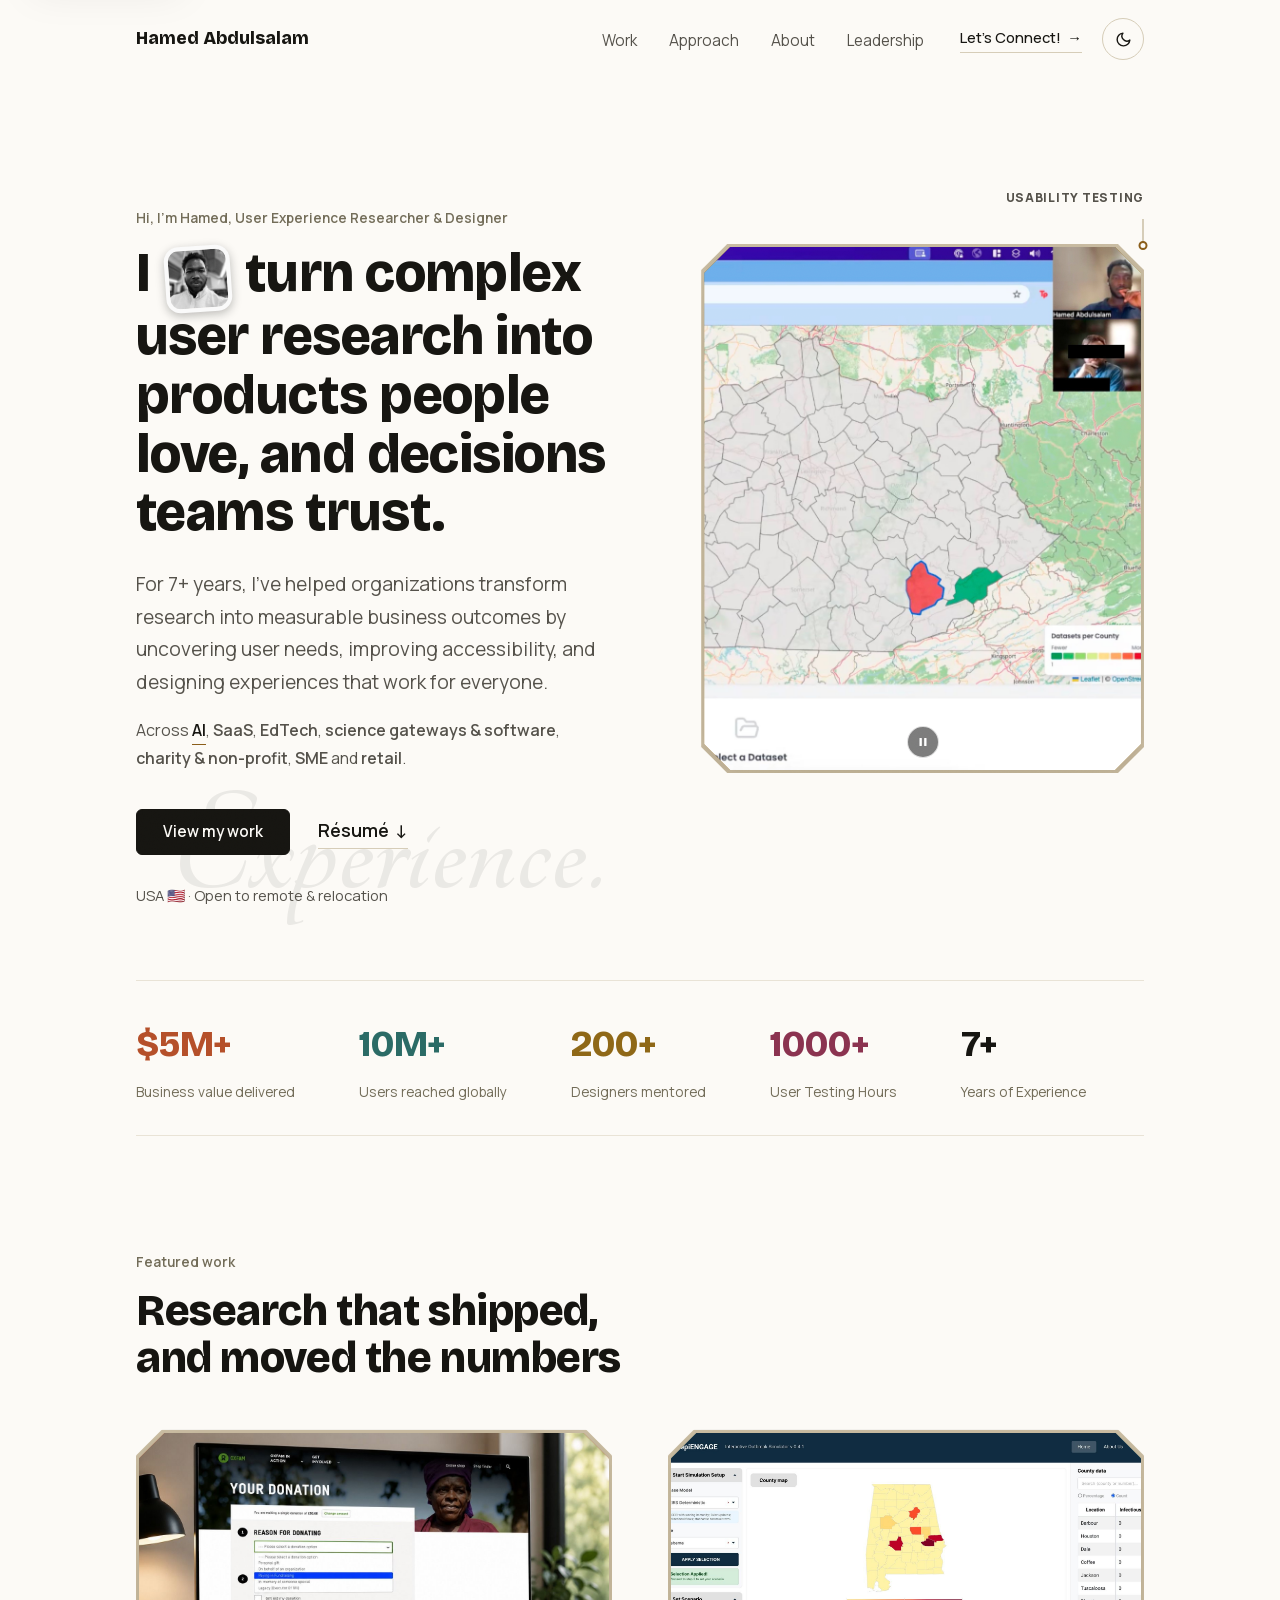
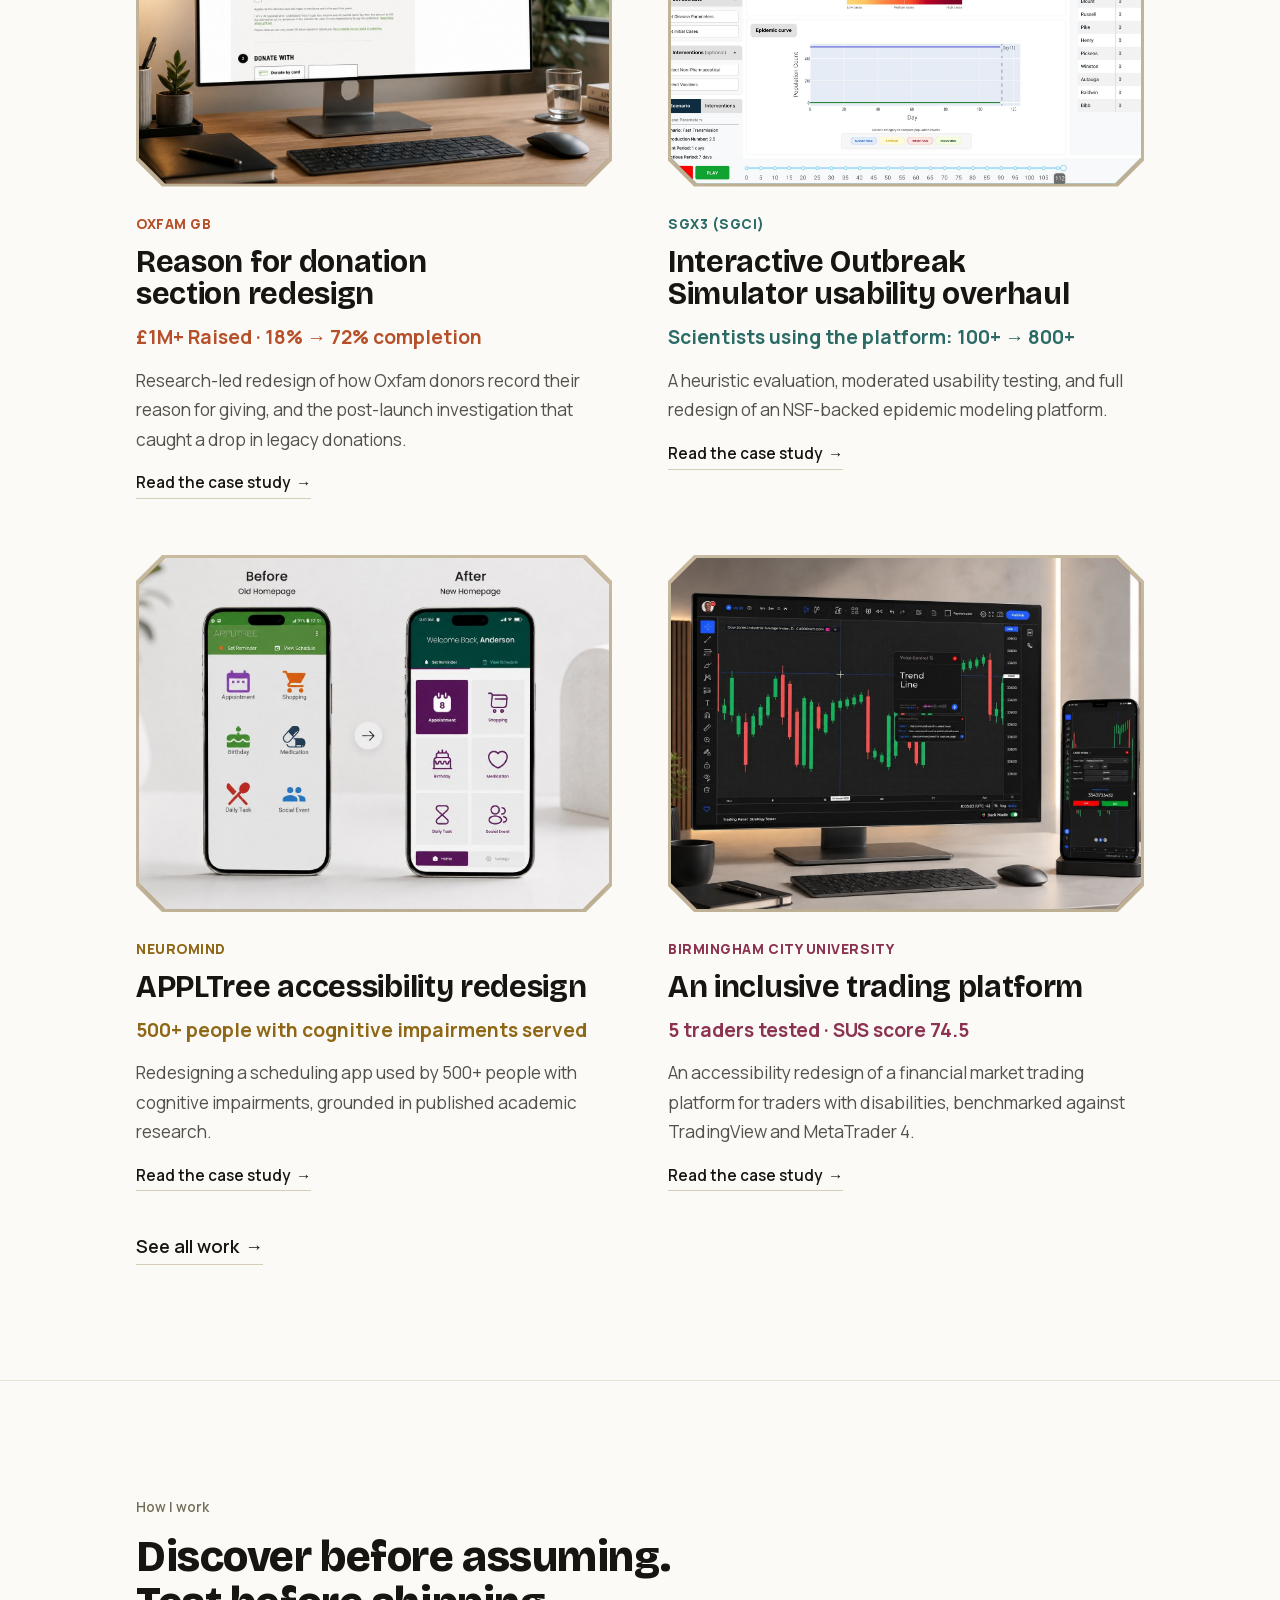
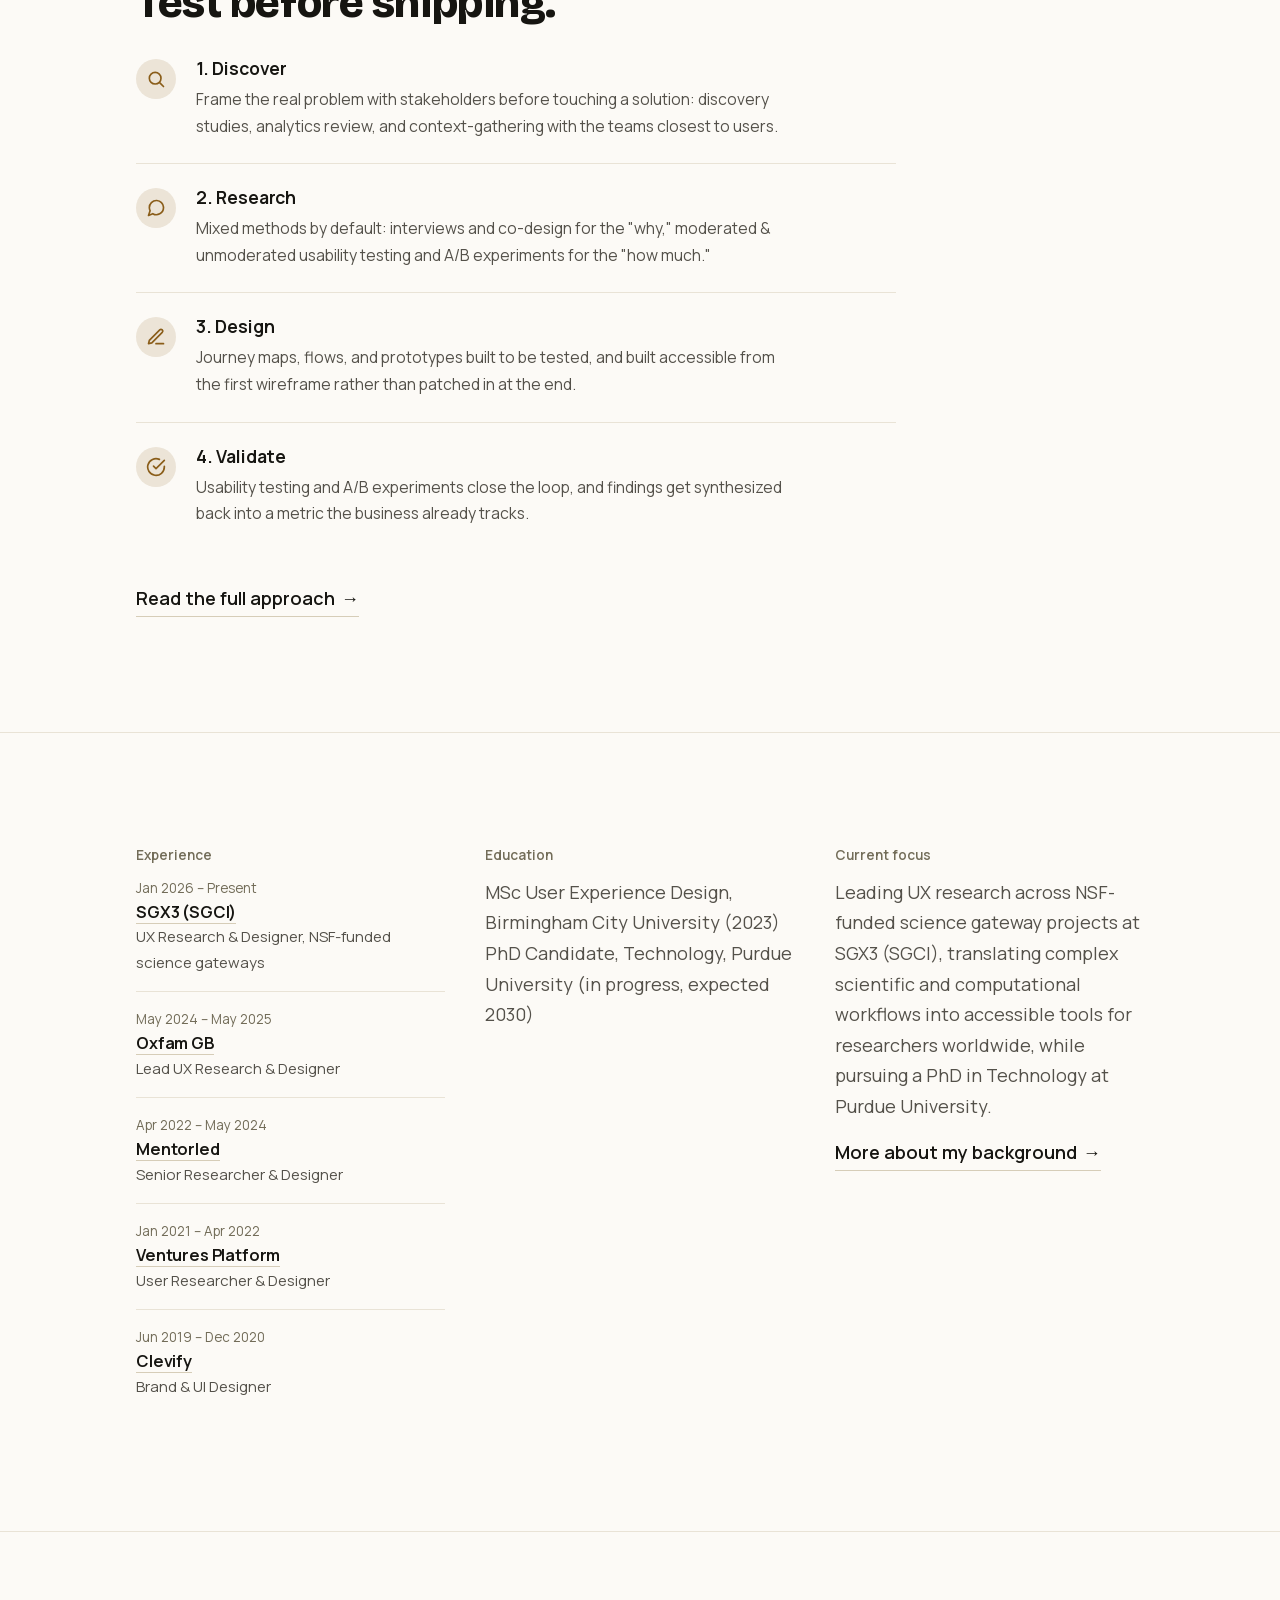
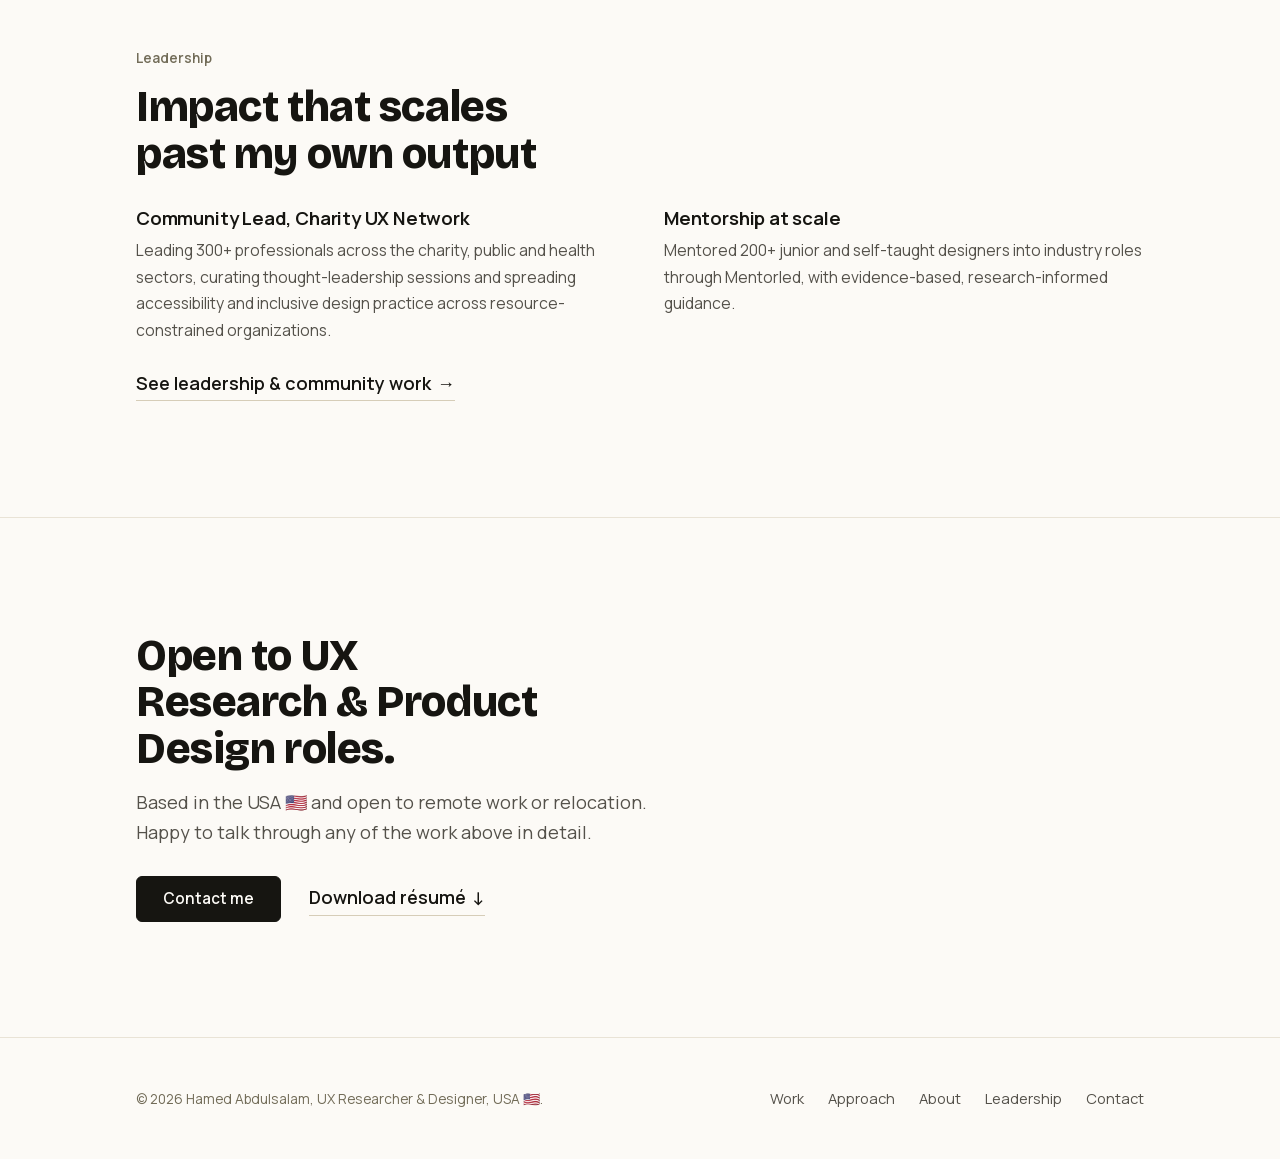
==== commit ef169a2f: "Change hero watermark text to "Experience." Co-Authored-By: Claude Sonnet 5 <noreply@anthropic.com>" ====
--- a/index.html
+++ b/index.html
@@ -29,7 +29,7 @@
 <link rel="preload" href="fonts/BricolageGrotesque-Variable.woff2" as="font" type="font/woff2" crossorigin>
 <link rel="preload" href="fonts/Manrope-Variable.woff2" as="font" type="font/woff2" crossorigin>
 <link rel="preload" href="images/hero-1.jpg" as="image" fetchpriority="high">
-<link rel="stylesheet" href="css/styles.css?v=202608070943">
+<link rel="stylesheet" href="css/styles.css?v=202608070948">
 </head>
 <body data-page="home">
 <script>window.SITE_ROOT = "./";</script>
@@ -49,7 +49,7 @@
   <section class="hero">
     <div class="shell hero-grid">
       <div class="hero-main">
-        <p class="hero-watermark" aria-hidden="true">Ask why.</p>
+        <p class="hero-watermark" aria-hidden="true">Experience.</p>
         <p class="kicker">Hi, I'm Hamed, User Experience Researcher &amp; Designer</p>
         <h1>I <img src="images/hamed-portrait-color.jpg" alt="" class="hero-inline-photo"> turn complex user research into products people love, and decisions teams trust.</h1>
         <p class="dek">For 7+ years, I've helped organizations transform research into measurable business outcomes by uncovering user needs, improving accessibility, and designing experiences that work for everyone.</p>
@@ -234,6 +234,6 @@
 </main>
 
 <footer class="site-footer" id="site-footer"></footer>
-<script src="js/site.js?v=202608070943"></script>
+<script src="js/site.js?v=202608070948"></script>
 </body>
 </html>
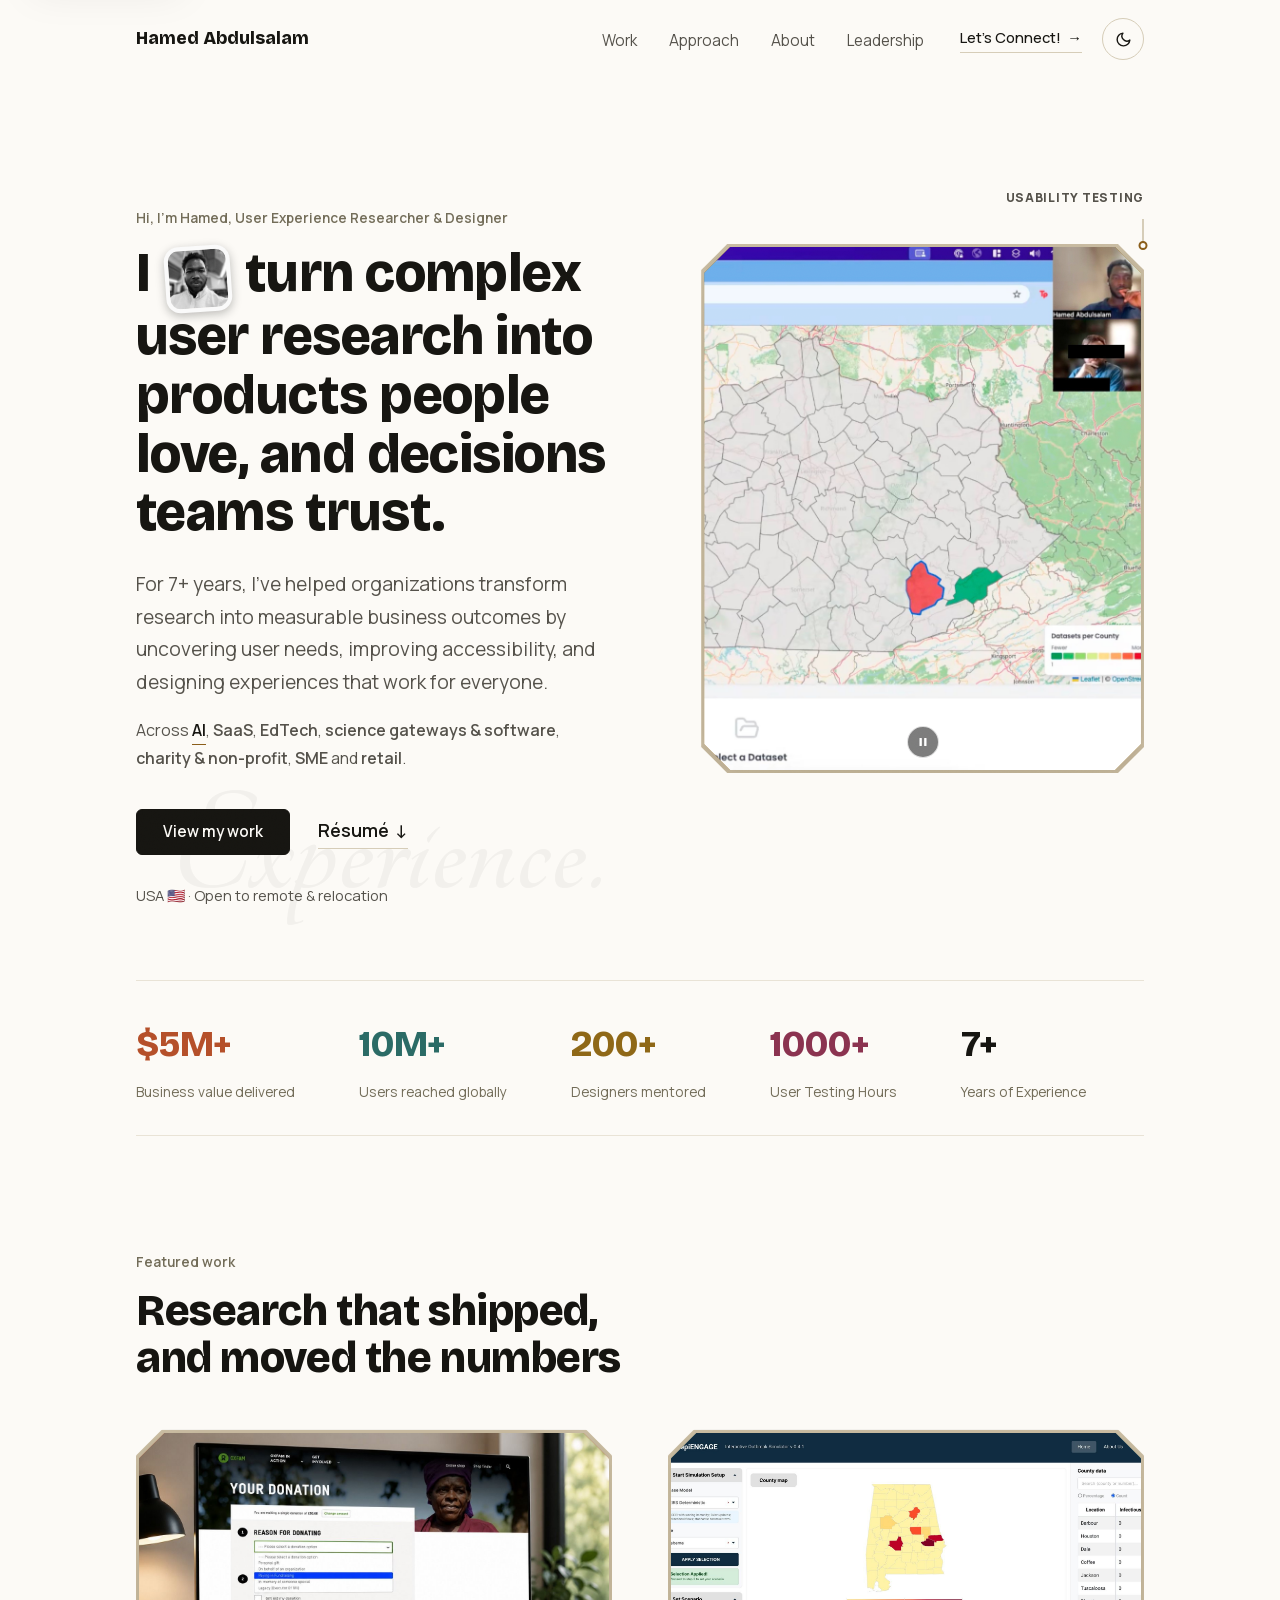
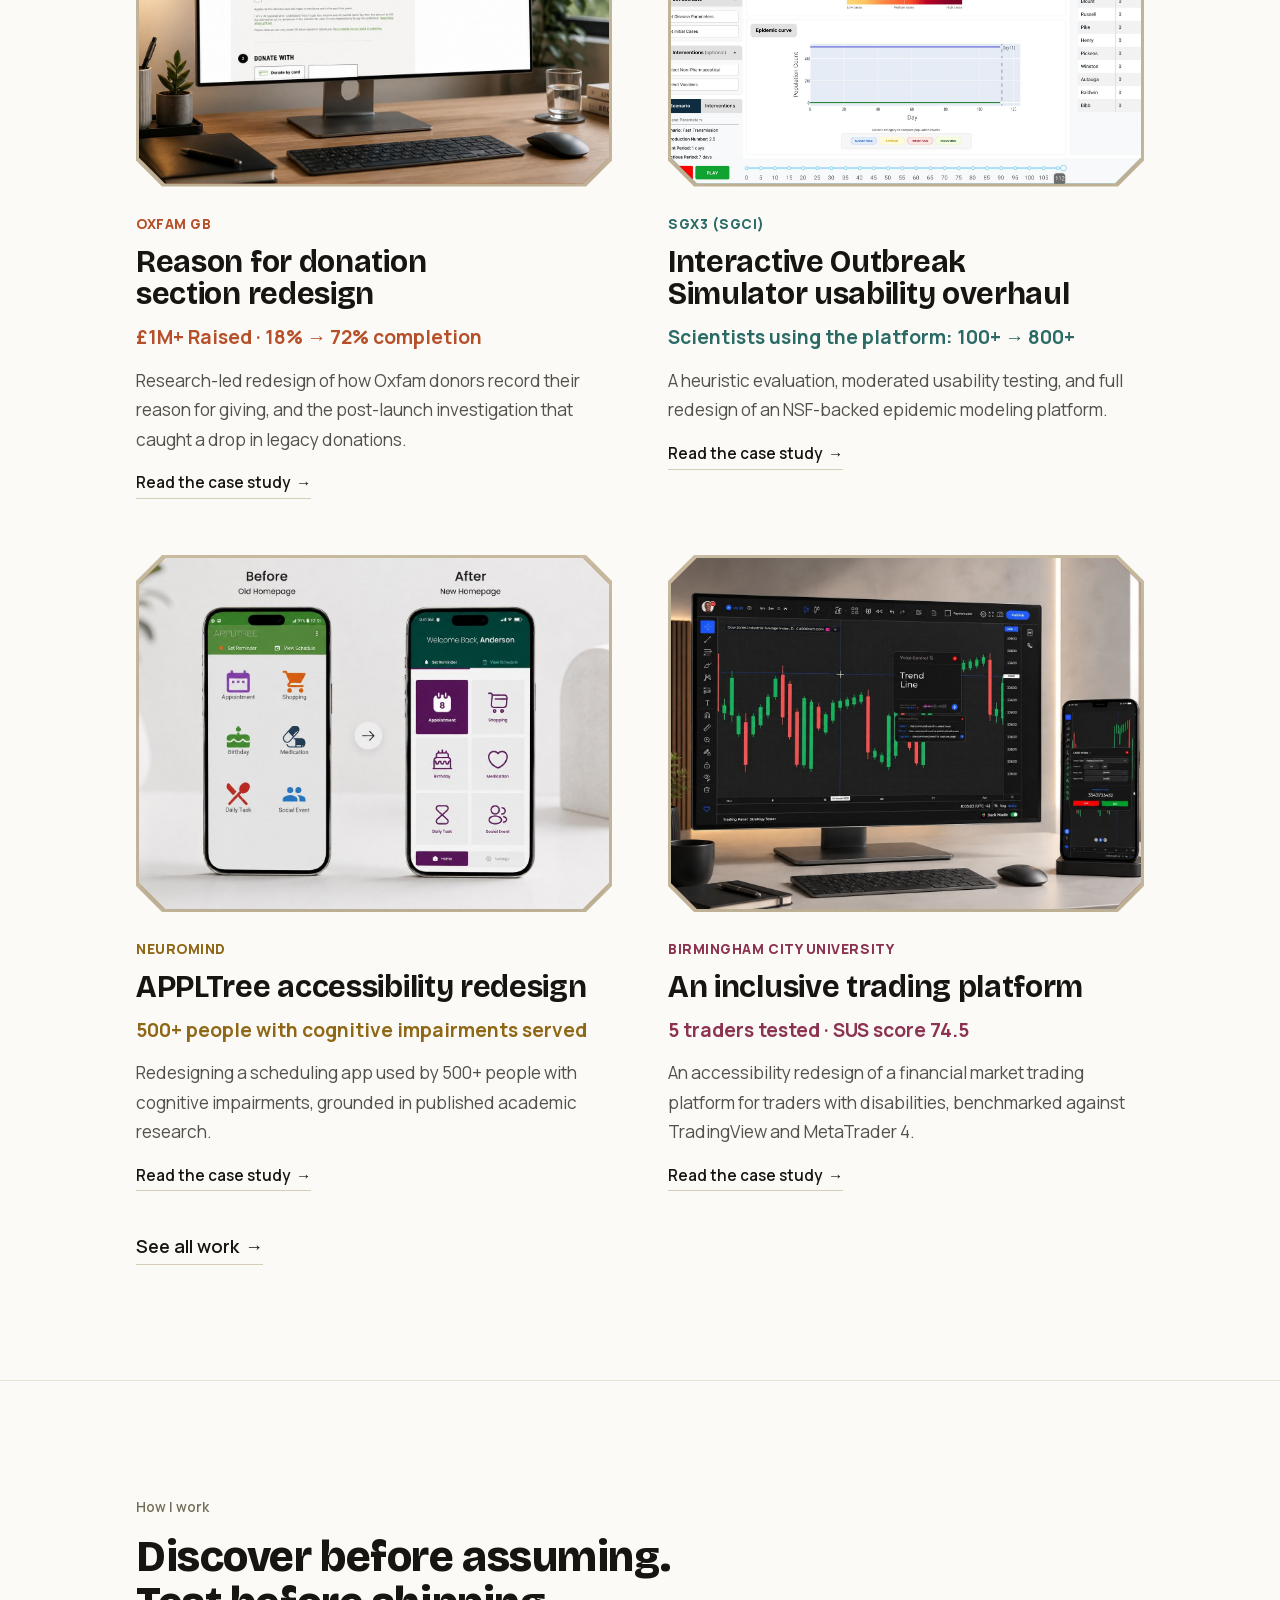
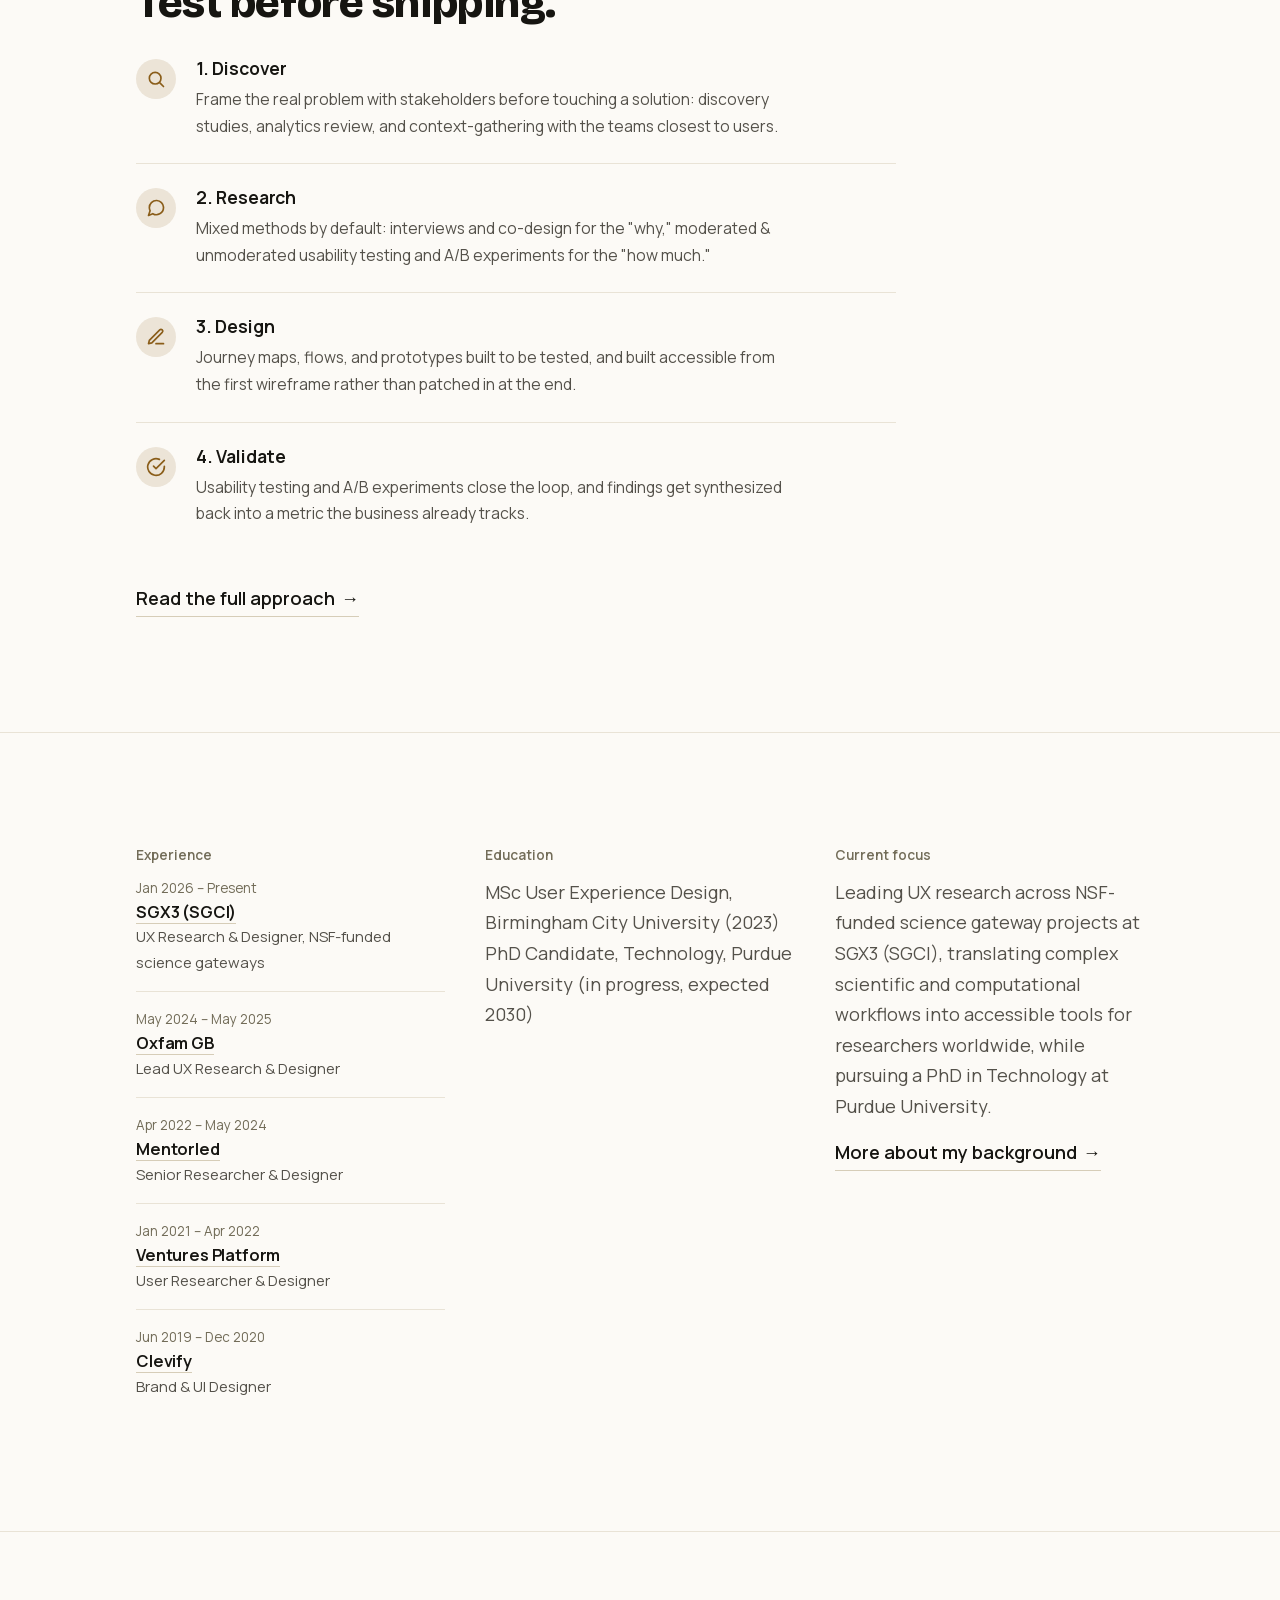
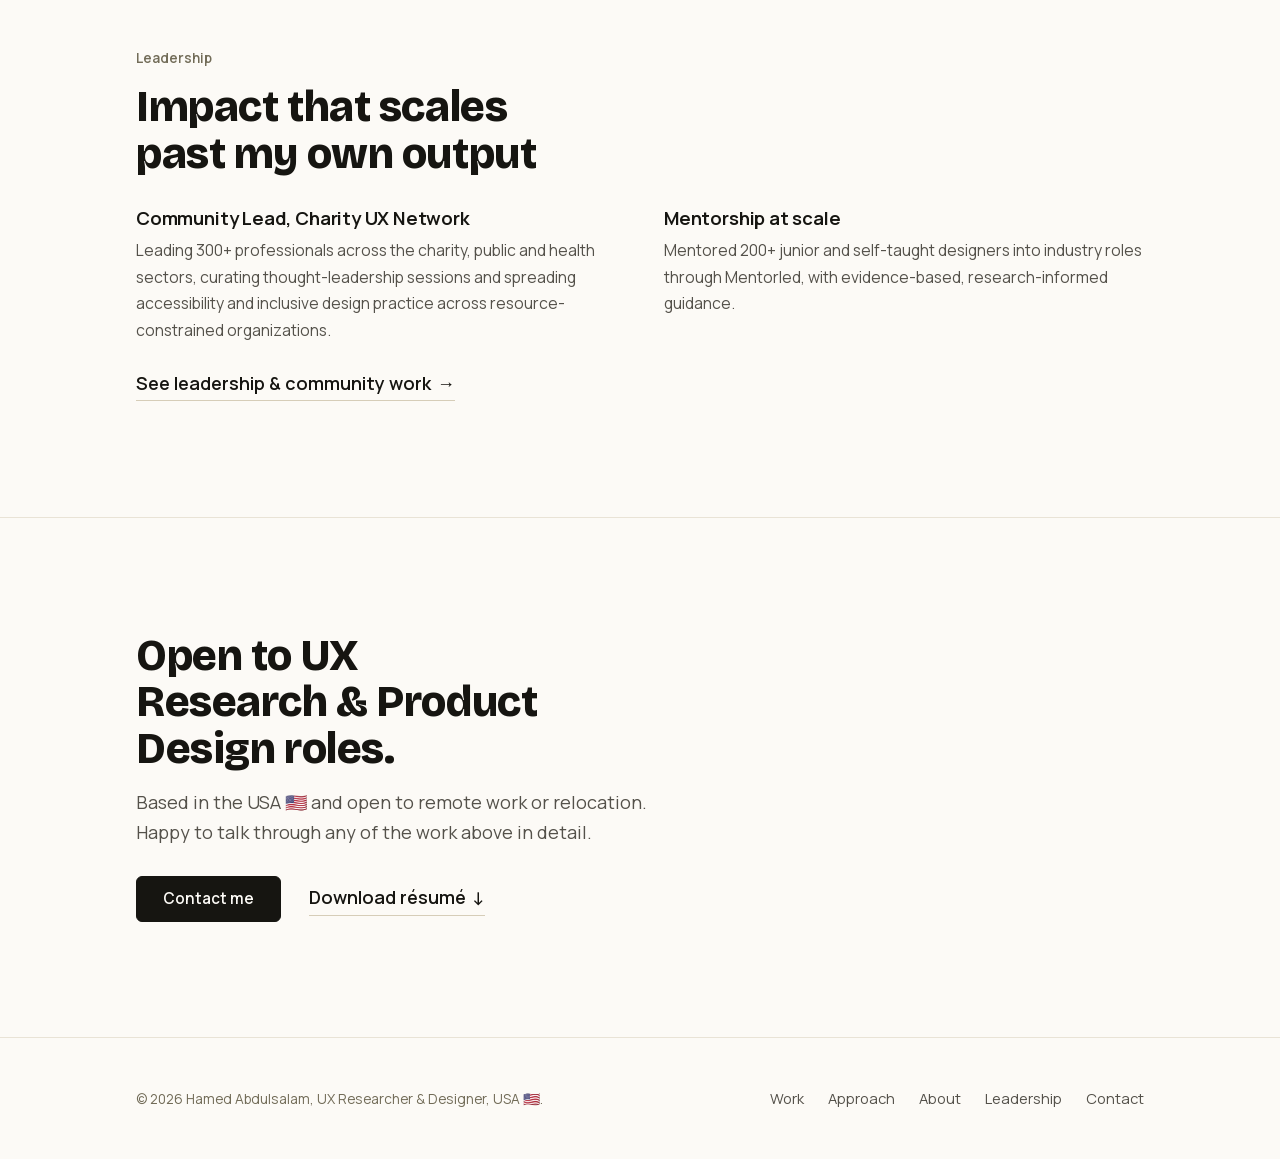
==== commit 565b0b9f: "Make hero watermark fainter (opacity .07 -> .04) Co-Authored-By: Claude Sonnet 5 <noreply@anthropic." ====
--- a/index.html
+++ b/index.html
@@ -29,7 +29,7 @@
 <link rel="preload" href="fonts/BricolageGrotesque-Variable.woff2" as="font" type="font/woff2" crossorigin>
 <link rel="preload" href="fonts/Manrope-Variable.woff2" as="font" type="font/woff2" crossorigin>
 <link rel="preload" href="images/hero-1.jpg" as="image" fetchpriority="high">
-<link rel="stylesheet" href="css/styles.css?v=202608070948">
+<link rel="stylesheet" href="css/styles.css?v=202608070951">
 </head>
 <body data-page="home">
 <script>window.SITE_ROOT = "./";</script>
@@ -234,6 +234,6 @@
 </main>
 
 <footer class="site-footer" id="site-footer"></footer>
-<script src="js/site.js?v=202608070948"></script>
+<script src="js/site.js?v=202608070951"></script>
 </body>
 </html>
--- a/css/styles.css
+++ b/css/styles.css
@@ -407,7 +407,7 @@
 .hero-watermark{
   position:absolute; z-index:0; bottom:-.12em; left:-.04em; right:0; text-align:center;
   margin:0; font-family:"Tangerine",cursive; font-weight:700; font-size:clamp(6rem,13vw,9.5rem);
-  line-height:1; color:var(--ink); opacity:.07; white-space:nowrap; pointer-events:none; user-select:none;
+  line-height:1; color:var(--ink); opacity:.04; white-space:nowrap; pointer-events:none; user-select:none;
 }
 .hero-main > *:not(.hero-watermark){ position:relative; z-index:1; }
 @media (max-width:900px){ .hero-watermark{ display:none; } }
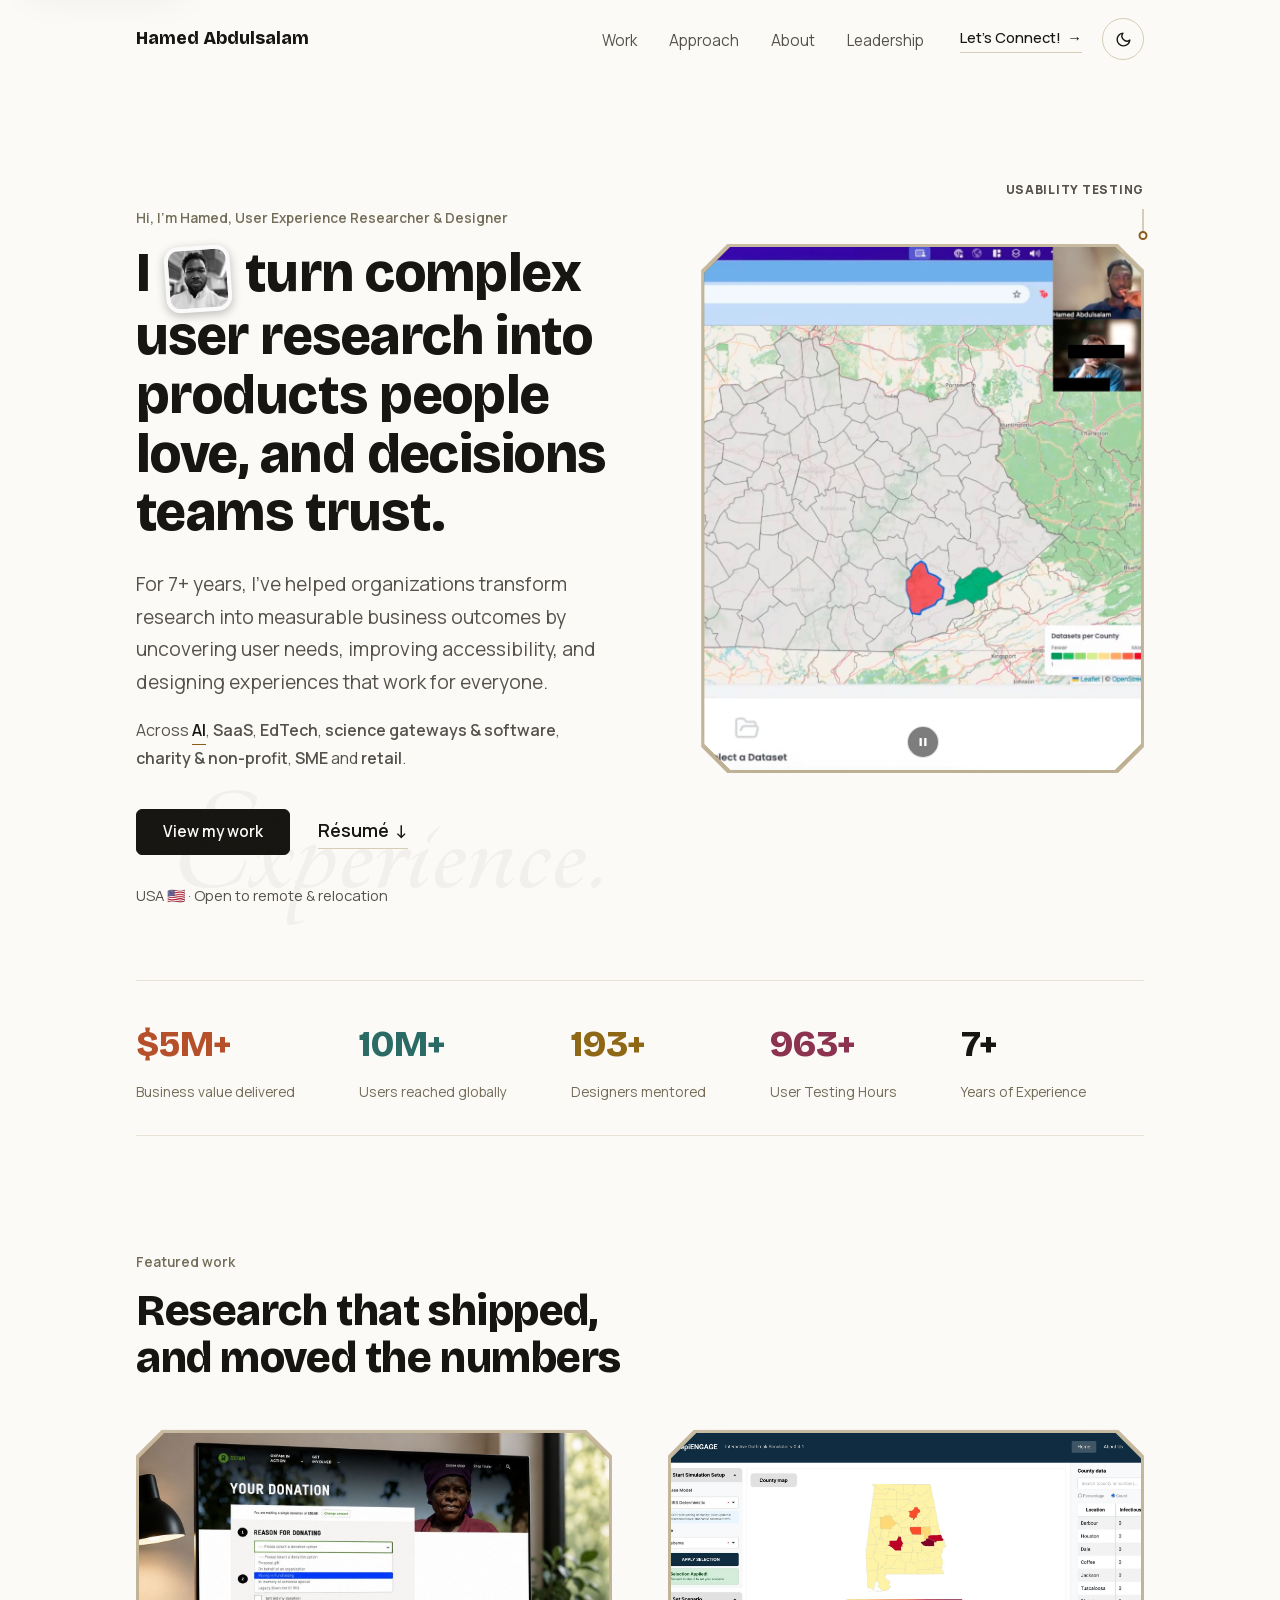
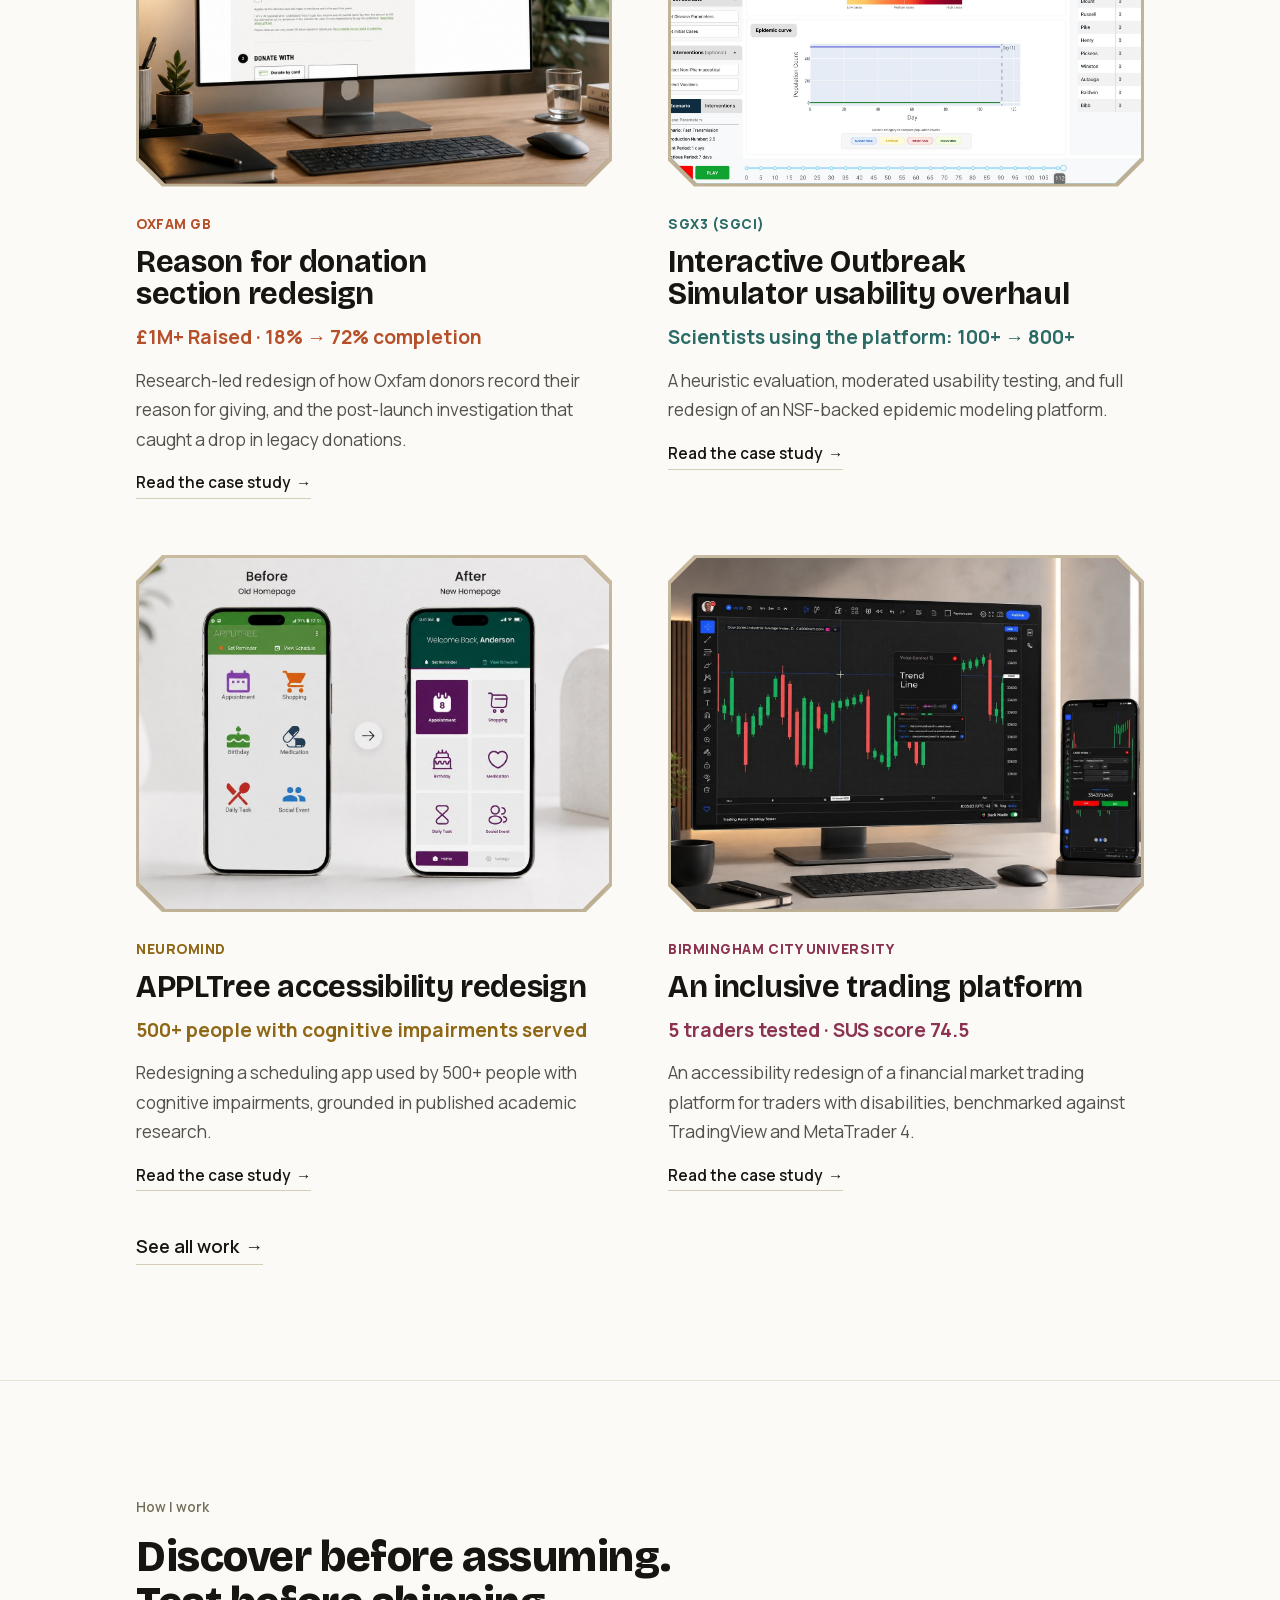
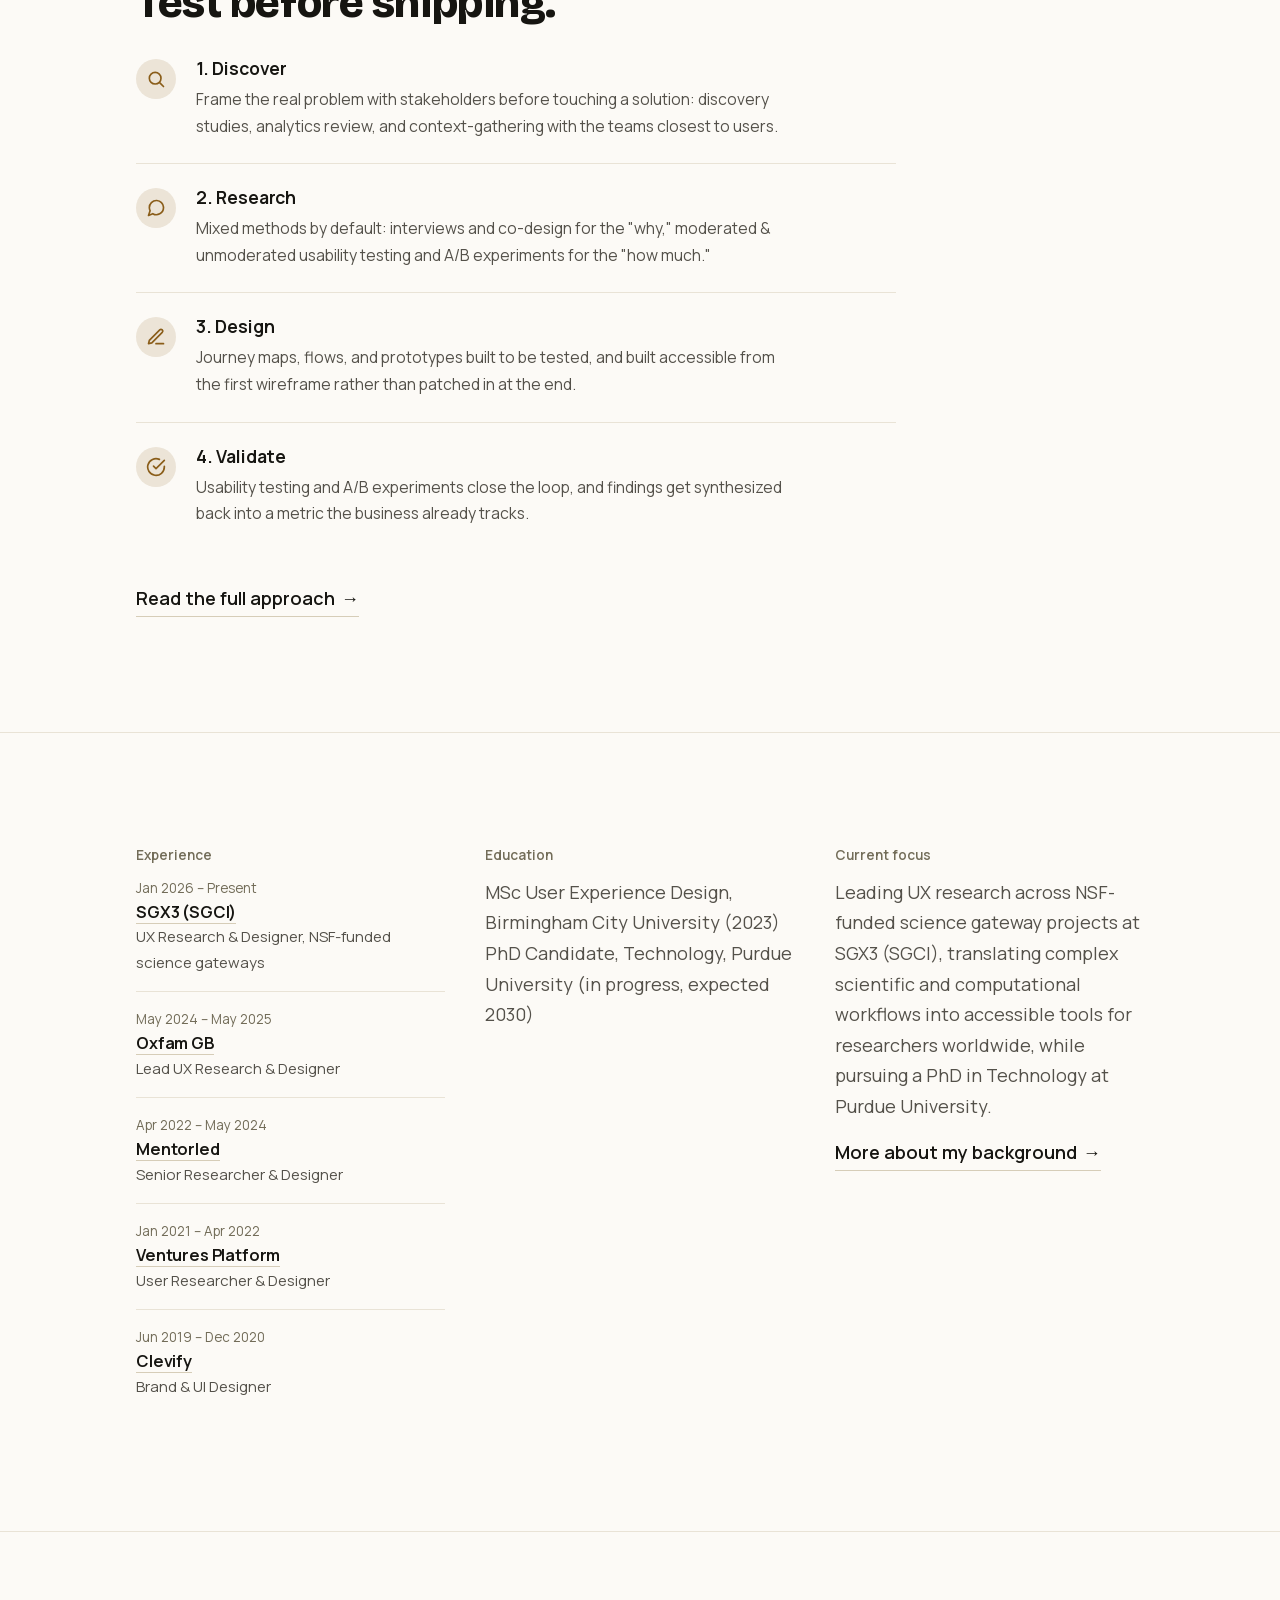
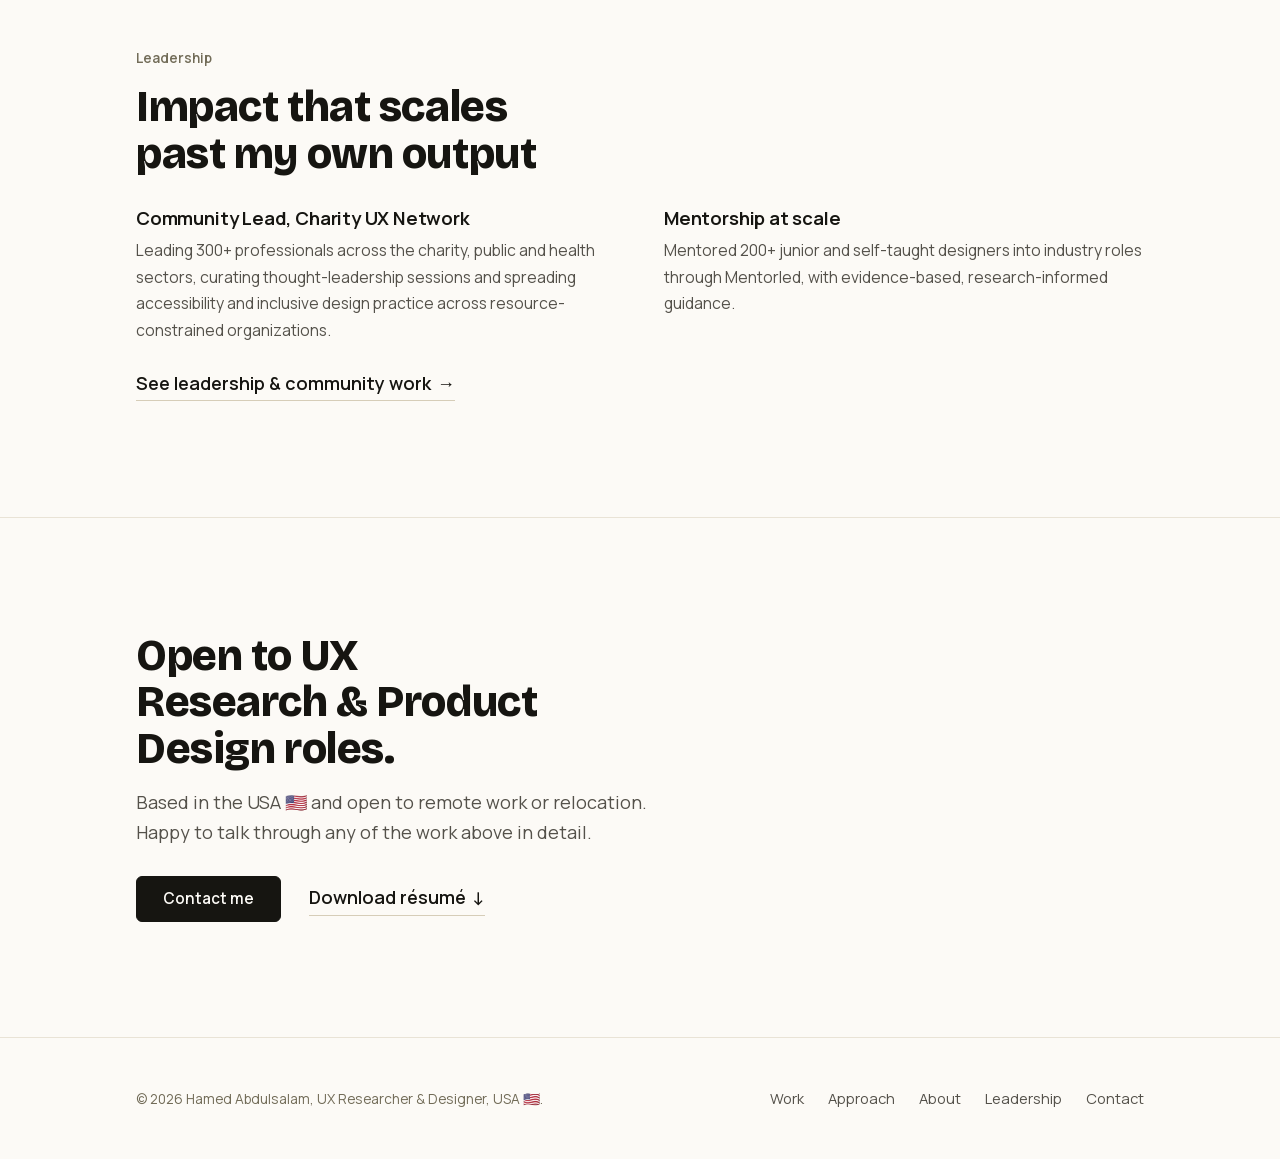
==== commit 546b818d: "Add count-up animation to the homepage stat row Numbers animate from 0 to their target value with an" ====
--- a/index.html
+++ b/index.html
@@ -29,7 +29,7 @@
 <link rel="preload" href="fonts/BricolageGrotesque-Variable.woff2" as="font" type="font/woff2" crossorigin>
 <link rel="preload" href="fonts/Manrope-Variable.woff2" as="font" type="font/woff2" crossorigin>
 <link rel="preload" href="images/hero-1.jpg" as="image" fetchpriority="high">
-<link rel="stylesheet" href="css/styles.css?v=202608070951">
+<link rel="stylesheet" href="css/styles.css?v=202608071455">
 </head>
 <body data-page="home">
 <script>window.SITE_ROOT = "./";</script>
@@ -234,6 +234,6 @@
 </main>
 
 <footer class="site-footer" id="site-footer"></footer>
-<script src="js/site.js?v=202608070951"></script>
+<script src="js/site.js?v=202608071455"></script>
 </body>
 </html>
--- a/css/styles.css
+++ b/css/styles.css
@@ -524,12 +524,12 @@
 .hero-visual-toggle.is-paused .icon-play{ display:block; }
 
 /* Callout tag: label + leader line pointing at the card's top-right corner. */
-.hero-tag{ position:absolute; top:-64px; right:0; z-index:3; text-align:right; pointer-events:none; }
+.hero-tag{ position:absolute; top:-64px; right:0; z-index:3; pointer-events:none; display:flex; flex-direction:column; align-items:flex-end; }
 .hero-tag-label{
-  display:inline-block; font-family:var(--font-body); font-weight:800; font-size:.76rem;
+  font-family:var(--font-body); font-weight:800; font-size:.76rem;
   letter-spacing:.06em; text-transform:uppercase; color:var(--ink-soft);
 }
-.hero-tag-line{ position:relative; display:block; width:1.5px; height:26px; background:var(--line-strong); margin:8px 0 0 auto; }
+.hero-tag-line{ position:relative; display:block; width:1.5px; height:26px; background:var(--line-strong); margin-top:8px; }
 .hero-tag-dot{
   position:absolute; bottom:-5px; left:50%; transform:translateX(-50%);
   width:9px; height:9px; border-radius:50%; background:var(--paper); border:2px solid var(--accent);
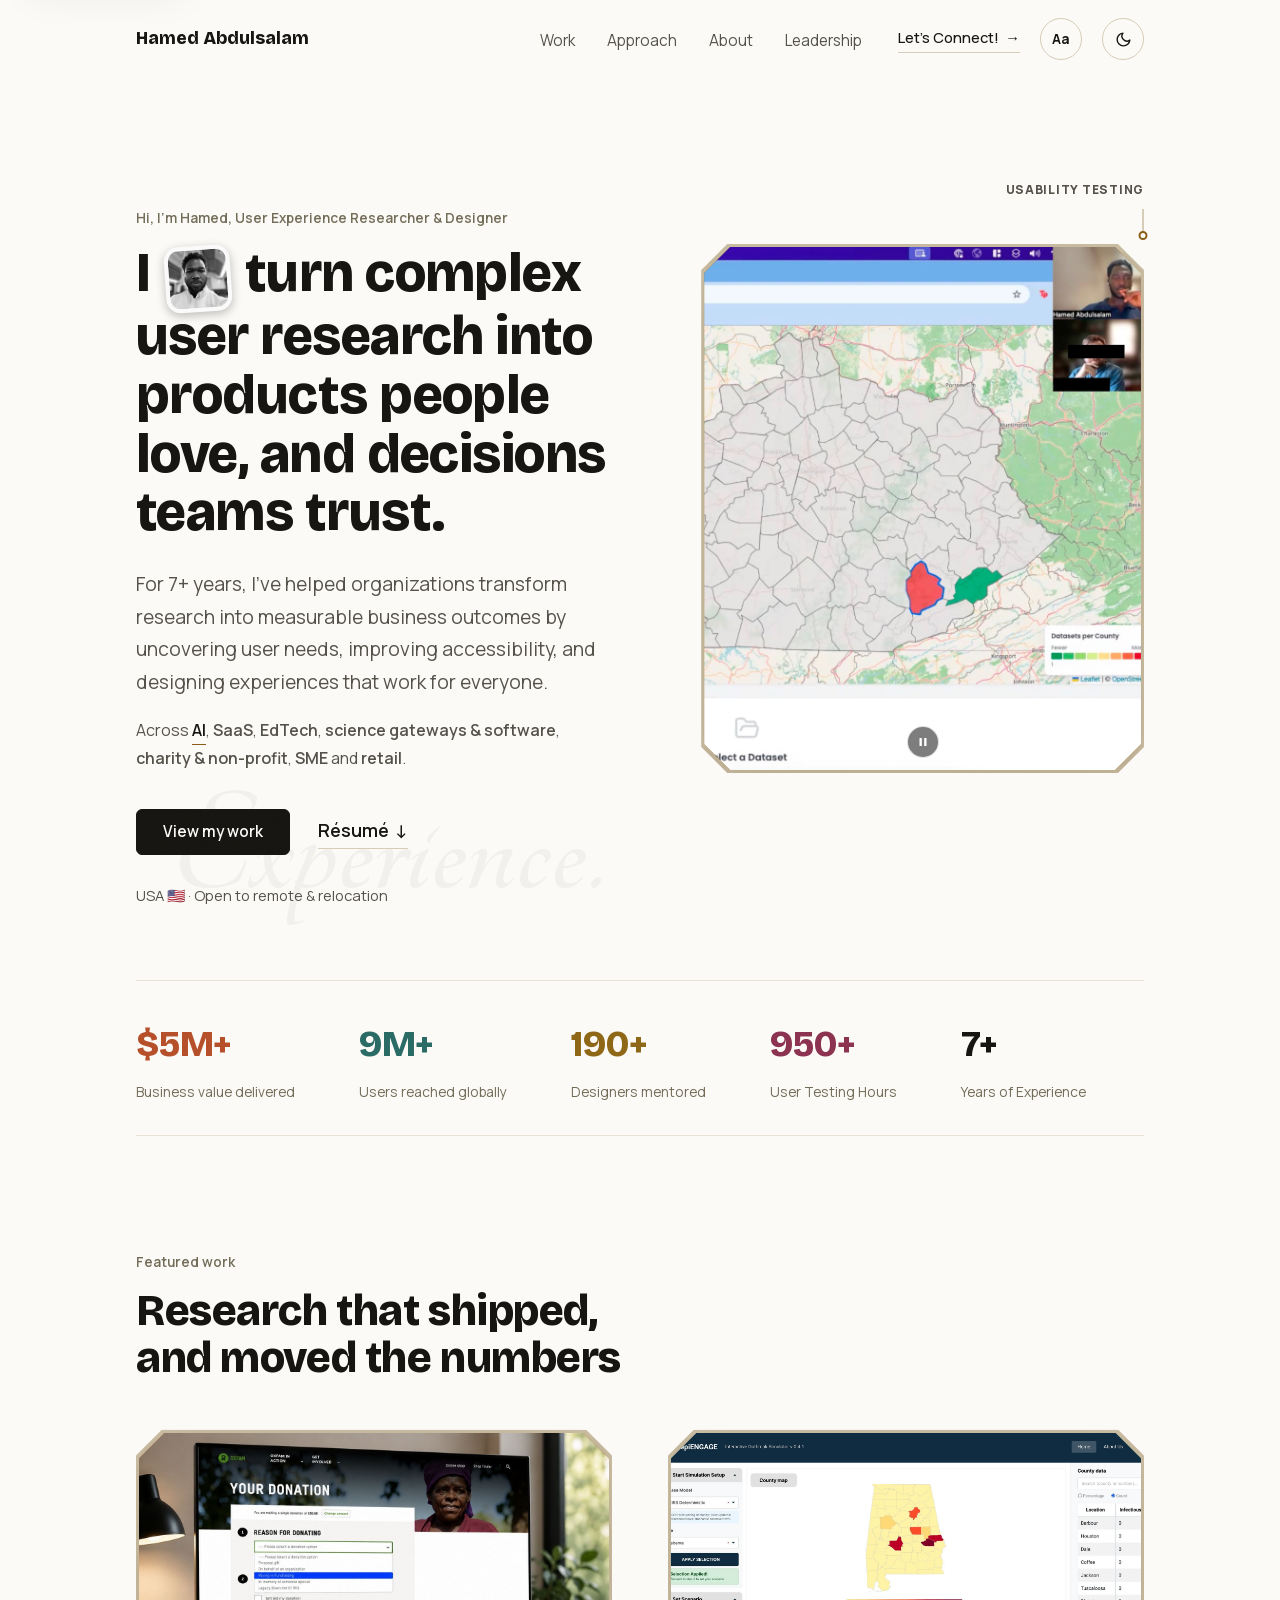
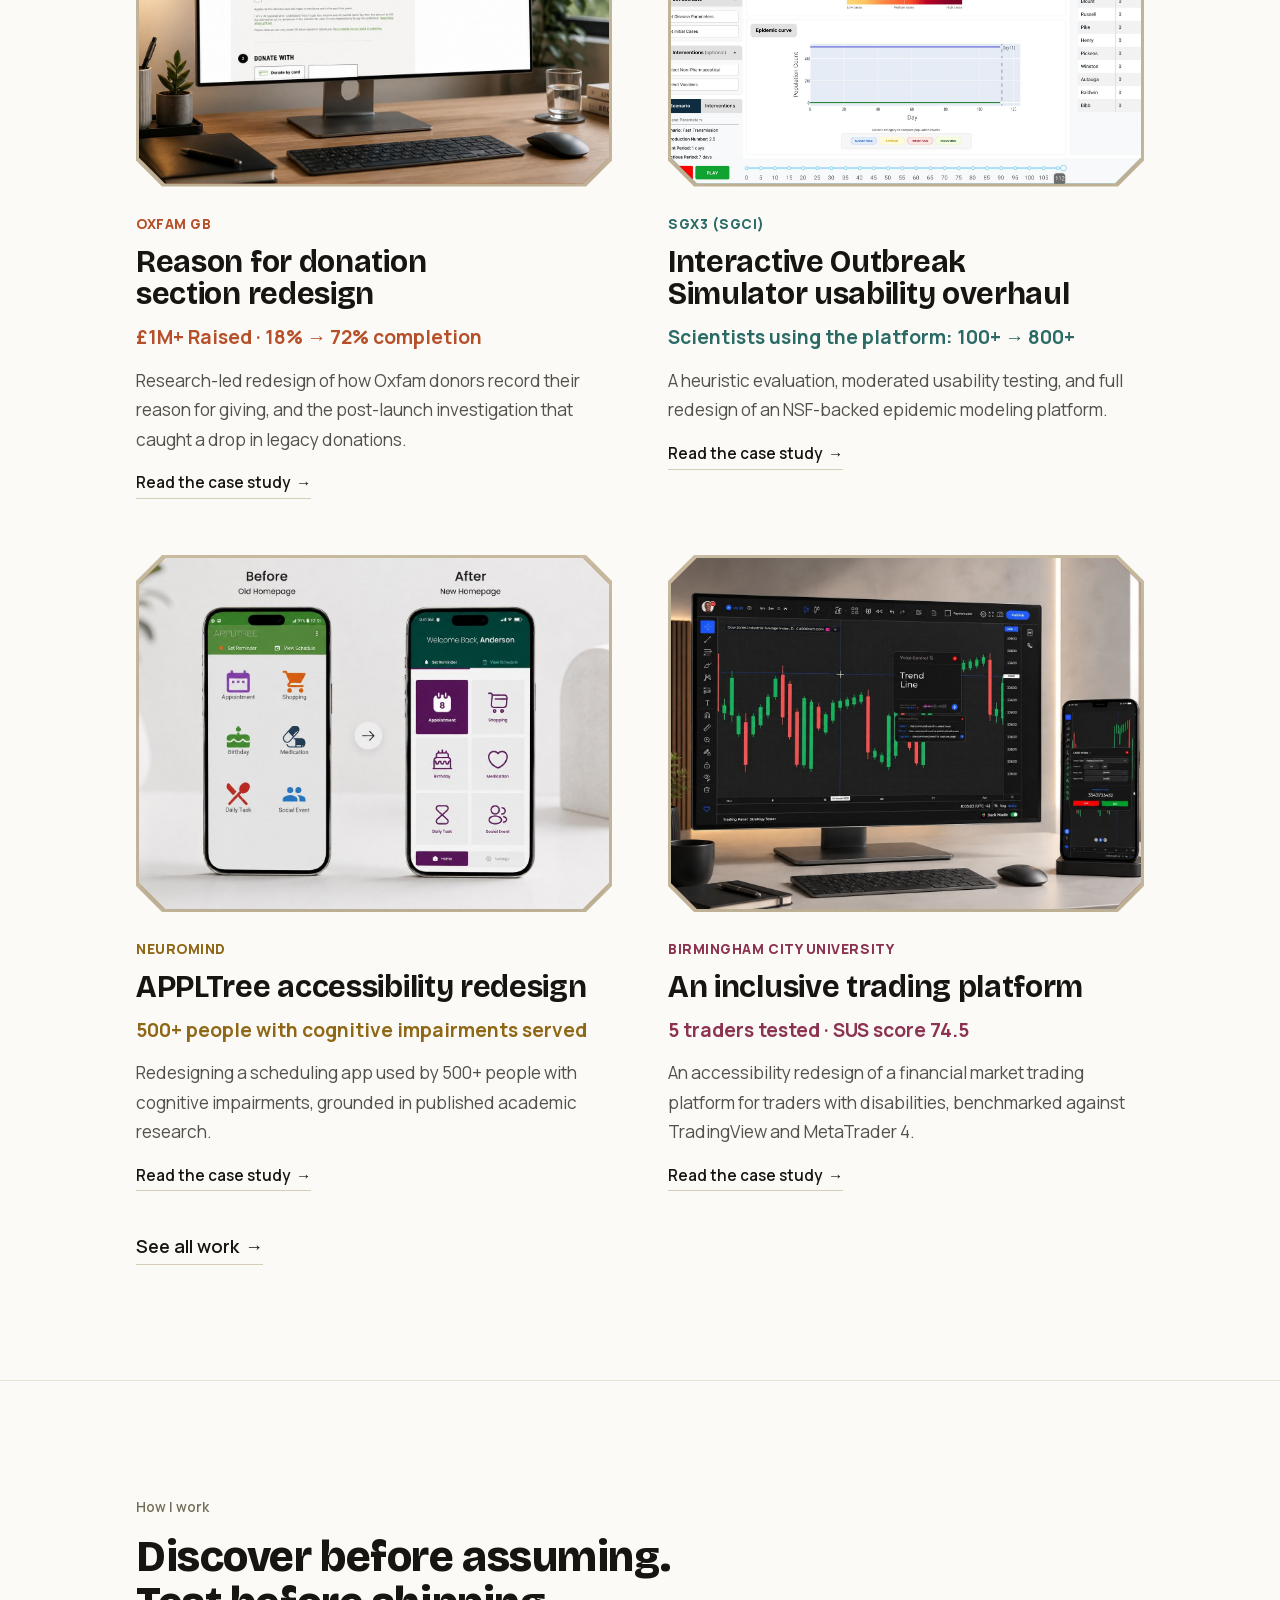
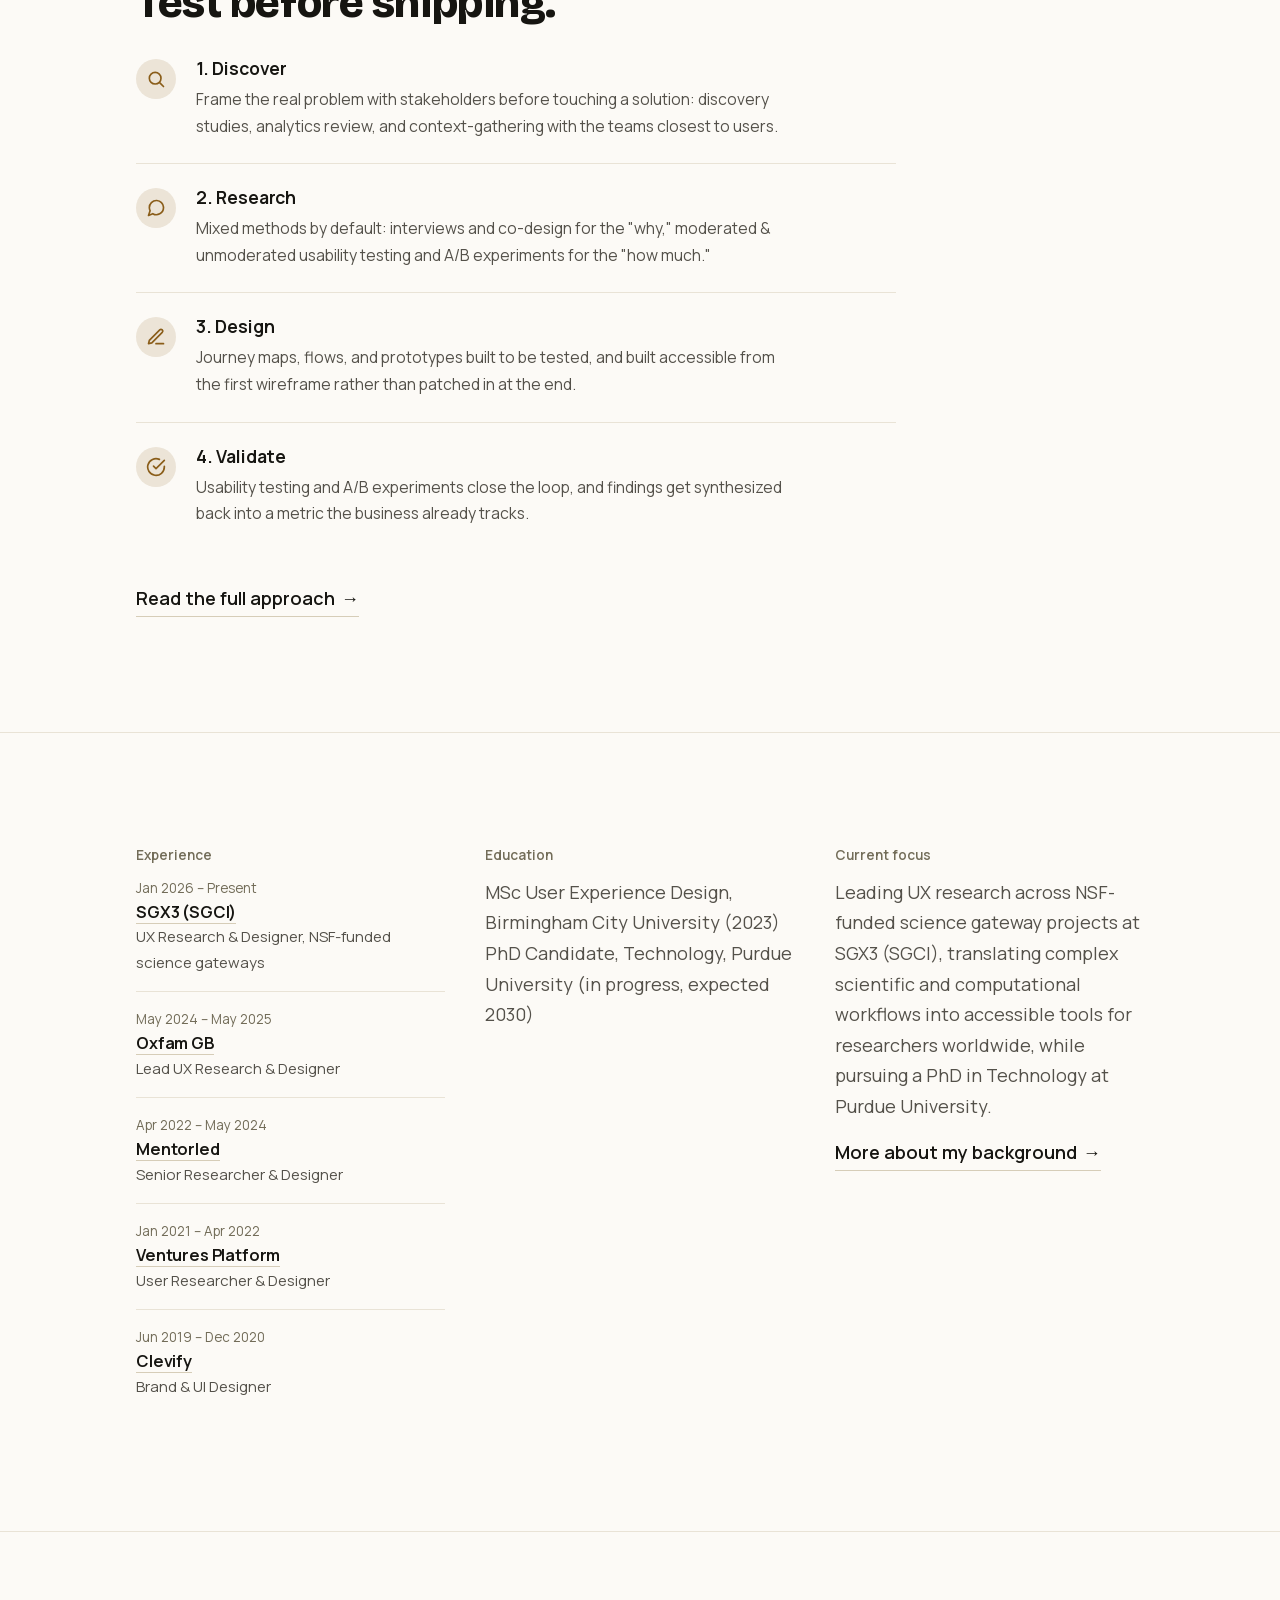
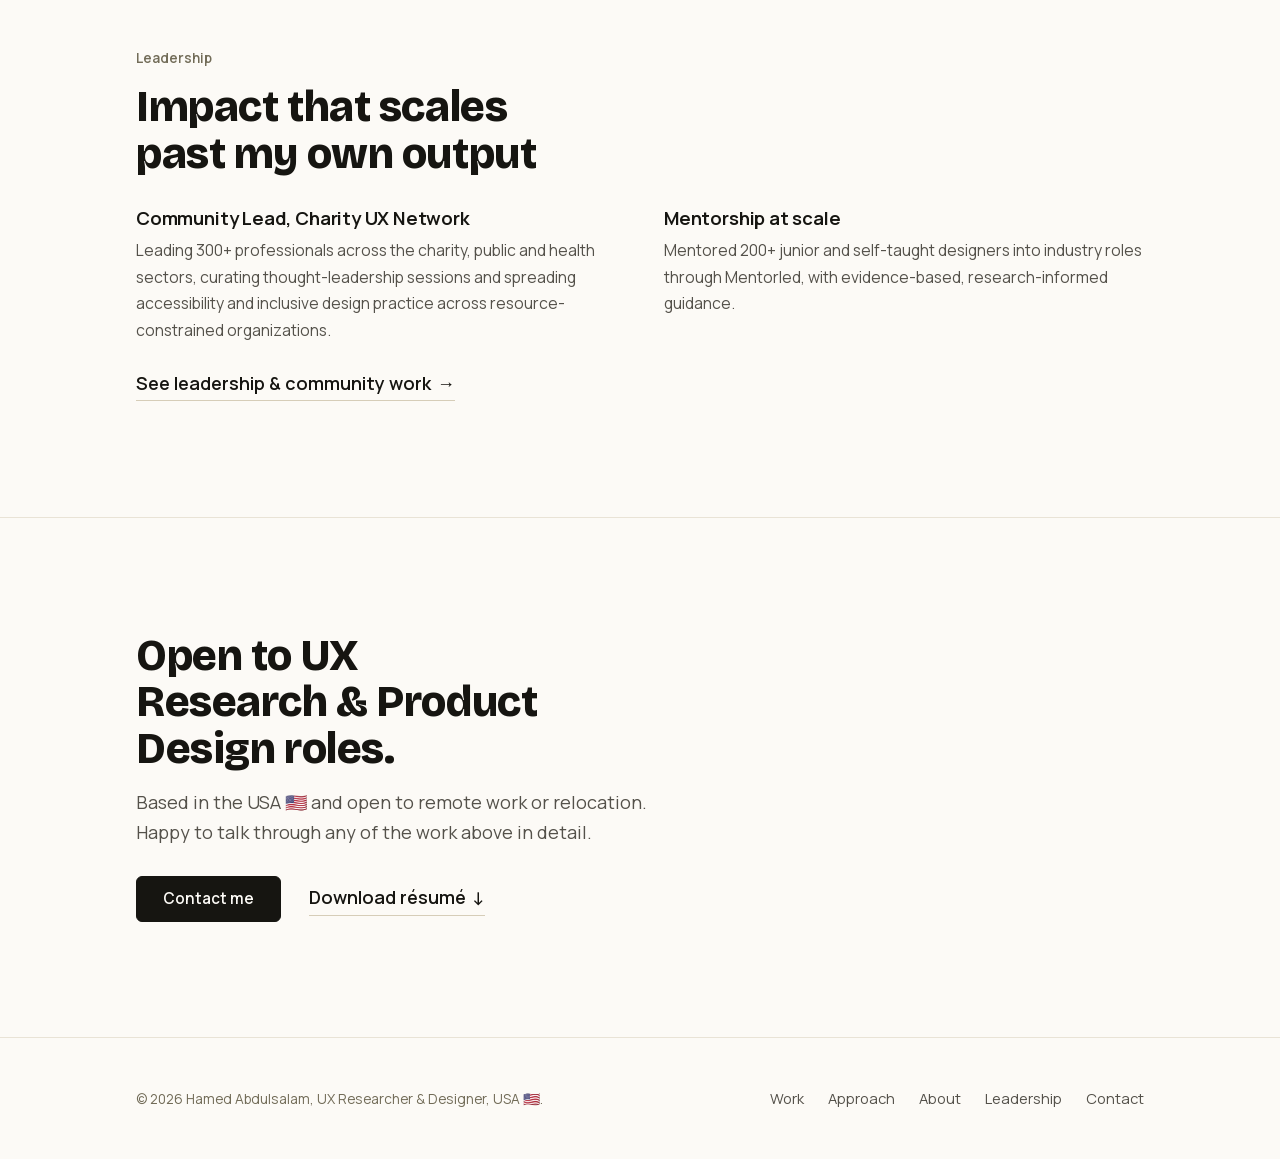
==== commit 4342dde3: "Add custom reading-preferences control (text size + high contrast) A site-built "Aa" toggle in the h" ====
--- a/index.html
+++ b/index.html
@@ -29,7 +29,7 @@
 <link rel="preload" href="fonts/BricolageGrotesque-Variable.woff2" as="font" type="font/woff2" crossorigin>
 <link rel="preload" href="fonts/Manrope-Variable.woff2" as="font" type="font/woff2" crossorigin>
 <link rel="preload" href="images/hero-1.jpg" as="image" fetchpriority="high">
-<link rel="stylesheet" href="css/styles.css?v=202608071455">
+<link rel="stylesheet" href="css/styles.css?v=202608071513">
 </head>
 <body data-page="home">
 <script>window.SITE_ROOT = "./";</script>
@@ -234,6 +234,6 @@
 </main>
 
 <footer class="site-footer" id="site-footer"></footer>
-<script src="js/site.js?v=202608071455"></script>
+<script src="js/site.js?v=202608071513"></script>
 </body>
 </html>
--- a/css/styles.css
+++ b/css/styles.css
@@ -99,8 +99,22 @@
 html{ -webkit-text-size-adjust:100%; text-size-adjust:100%; }
 body{
   margin:0; background:var(--paper); color:var(--ink); font-family:var(--font-body);
-  font-size:18px; line-height:1.7; -webkit-font-smoothing:antialiased;
-}
+  font-size:1.125rem; line-height:1.7; -webkit-font-smoothing:antialiased;
+}
+/* Reading preferences: text size scales the rem root so headings, spacing and body
+   text all grow together; high contrast overrides the theme's ink/line/paper tokens. */
+:root[data-text-size="lg"]{ font-size:112.5%; }
+:root[data-text-size="xl"]{ font-size:125%; }
+:root[data-contrast="high"]{
+  --ink:#000; --ink-soft:#000; --ink-faint:#000; --paper:#fff; --paper-2:#fff;
+  --line:#000; --line-strong:#000;
+}
+:root[data-theme="dark"][data-contrast="high"]{
+  --ink:#fff; --ink-soft:#fff; --ink-faint:#fff; --paper:#000; --paper-2:#000;
+  --line:#fff; --line-strong:#fff;
+}
+:root[data-contrast="high"] .hero-watermark,
+:root[data-contrast="high"] body::before{ display:none; }
 /* Subtle fixed paper-grain texture, sits over everything at very low opacity
    via mix-blend-mode so it reads as texture, not a layer competing for attention. */
 body::before{
@@ -370,6 +384,53 @@
 :root[data-theme="dark"] .theme-toggle .icon-sun{ display:block; }
 :root[data-theme="dark"] .theme-toggle .icon-moon{ display:none; }
 
+/* ---------- Reading preferences (text size + contrast) ---------- */
+.a11y-control{ position:relative; }
+.a11y-toggle{
+  background:transparent; border:1px solid var(--line-strong); border-radius:50%; width:42px; height:42px;
+  display:inline-flex; align-items:center; justify-content:center; cursor:pointer; color:var(--ink); padding:0;
+  flex:none; font-family:var(--font-body); font-weight:700; font-size:.85rem;
+}
+.a11y-toggle:hover{ border-color:var(--ink); }
+.a11y-toggle[aria-expanded="true"]{ border-color:var(--ink); background:var(--paper-2); }
+.a11y-panel{
+  position:absolute; top:calc(100% + 10px); right:0; z-index:20; width:240px;
+  background:var(--paper); border:1px solid var(--line-strong); border-radius:var(--radius-lg);
+  box-shadow:var(--shadow); padding:18px;
+}
+.a11y-panel-title{
+  font-family:var(--font-body); font-weight:700; font-size:.8rem; letter-spacing:.02em;
+  color:var(--ink-faint); margin:0 0 14px;
+}
+.a11y-row{ display:flex; align-items:center; justify-content:space-between; gap:12px; }
+.a11y-row + .a11y-row{ margin-top:16px; }
+.a11y-row span:first-child{ font-size:.92rem; color:var(--ink); }
+.a11y-size-steps{ display:flex; gap:6px; }
+.a11y-size-btn{
+  background:transparent; border:1px solid var(--line-strong); border-radius:var(--radius); cursor:pointer;
+  color:var(--ink); width:30px; height:30px; font-family:var(--font-body); font-weight:700; line-height:1;
+}
+.a11y-size-btn:nth-child(1){ font-size:.8rem; }
+.a11y-size-btn:nth-child(2){ font-size:1rem; }
+.a11y-size-btn:nth-child(3){ font-size:1.2rem; }
+.a11y-size-btn:hover{ border-color:var(--ink); }
+.a11y-size-btn[aria-pressed="true"]{ background:var(--ink); color:var(--paper); border-color:var(--ink); }
+.a11y-switch-row{ cursor:pointer; }
+.a11y-switch{ position:relative; display:inline-block; width:36px; height:20px; flex:none; }
+.a11y-switch input{ position:absolute; inset:0; opacity:0; margin:0; cursor:pointer; }
+.a11y-switch-track{
+  position:absolute; inset:0; background:var(--line-strong); border-radius:var(--radius-pill);
+  transition:background .15s ease;
+}
+.a11y-switch-track::before{
+  content:""; position:absolute; top:2px; left:2px; width:16px; height:16px; border-radius:50%;
+  background:var(--paper); transition:transform .15s ease;
+}
+.a11y-switch input:checked + .a11y-switch-track{ background:var(--accent); }
+.a11y-switch input:checked + .a11y-switch-track::before{ transform:translateX(16px); }
+.a11y-switch input:focus-visible + .a11y-switch-track{ outline:2px solid var(--accent); outline-offset:2px; }
+@media (prefers-reduced-motion:reduce){ .a11y-switch-track, .a11y-switch-track::before{ transition:none; } }
+
 @media (max-width:840px){
   .nav-links{
     position:fixed; inset:78px 0 0 0; background:var(--paper); flex-direction:column; align-items:flex-start;
@@ -380,6 +441,11 @@
   .nav-links a{ display:block; padding:16px 0; border-bottom:1px solid var(--line); width:100%; font-size:1.15rem; }
   .nav-toggle{ display:inline-flex; }
   .nav-actions .link-arrow{ display:none; }
+  .nav-actions{ gap:10px; }
+}
+@media (max-width:480px){
+  .nav-toggle-label{ display:none; }
+  .a11y-toggle, .theme-toggle{ width:38px; height:38px; }
 }
 @media (prefers-reduced-motion:reduce){ .nav-links{ transition:none; } }
 
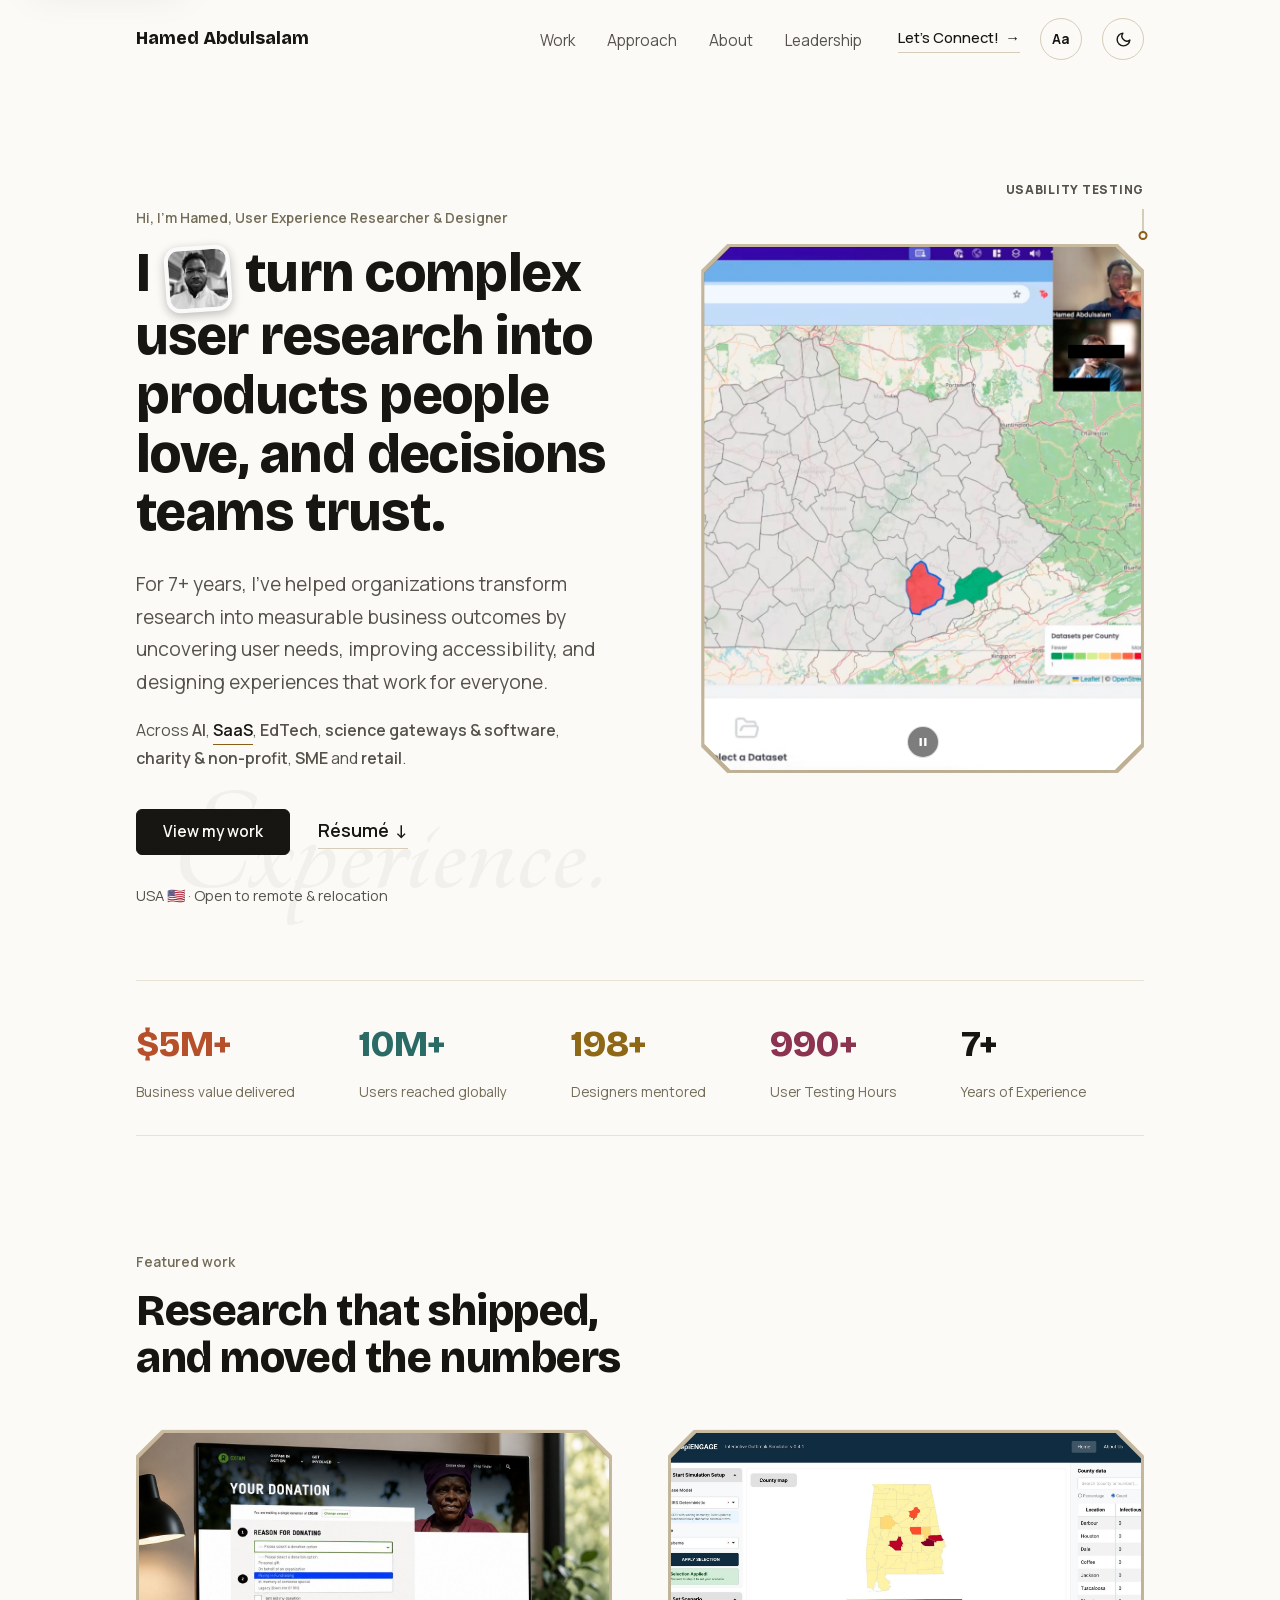
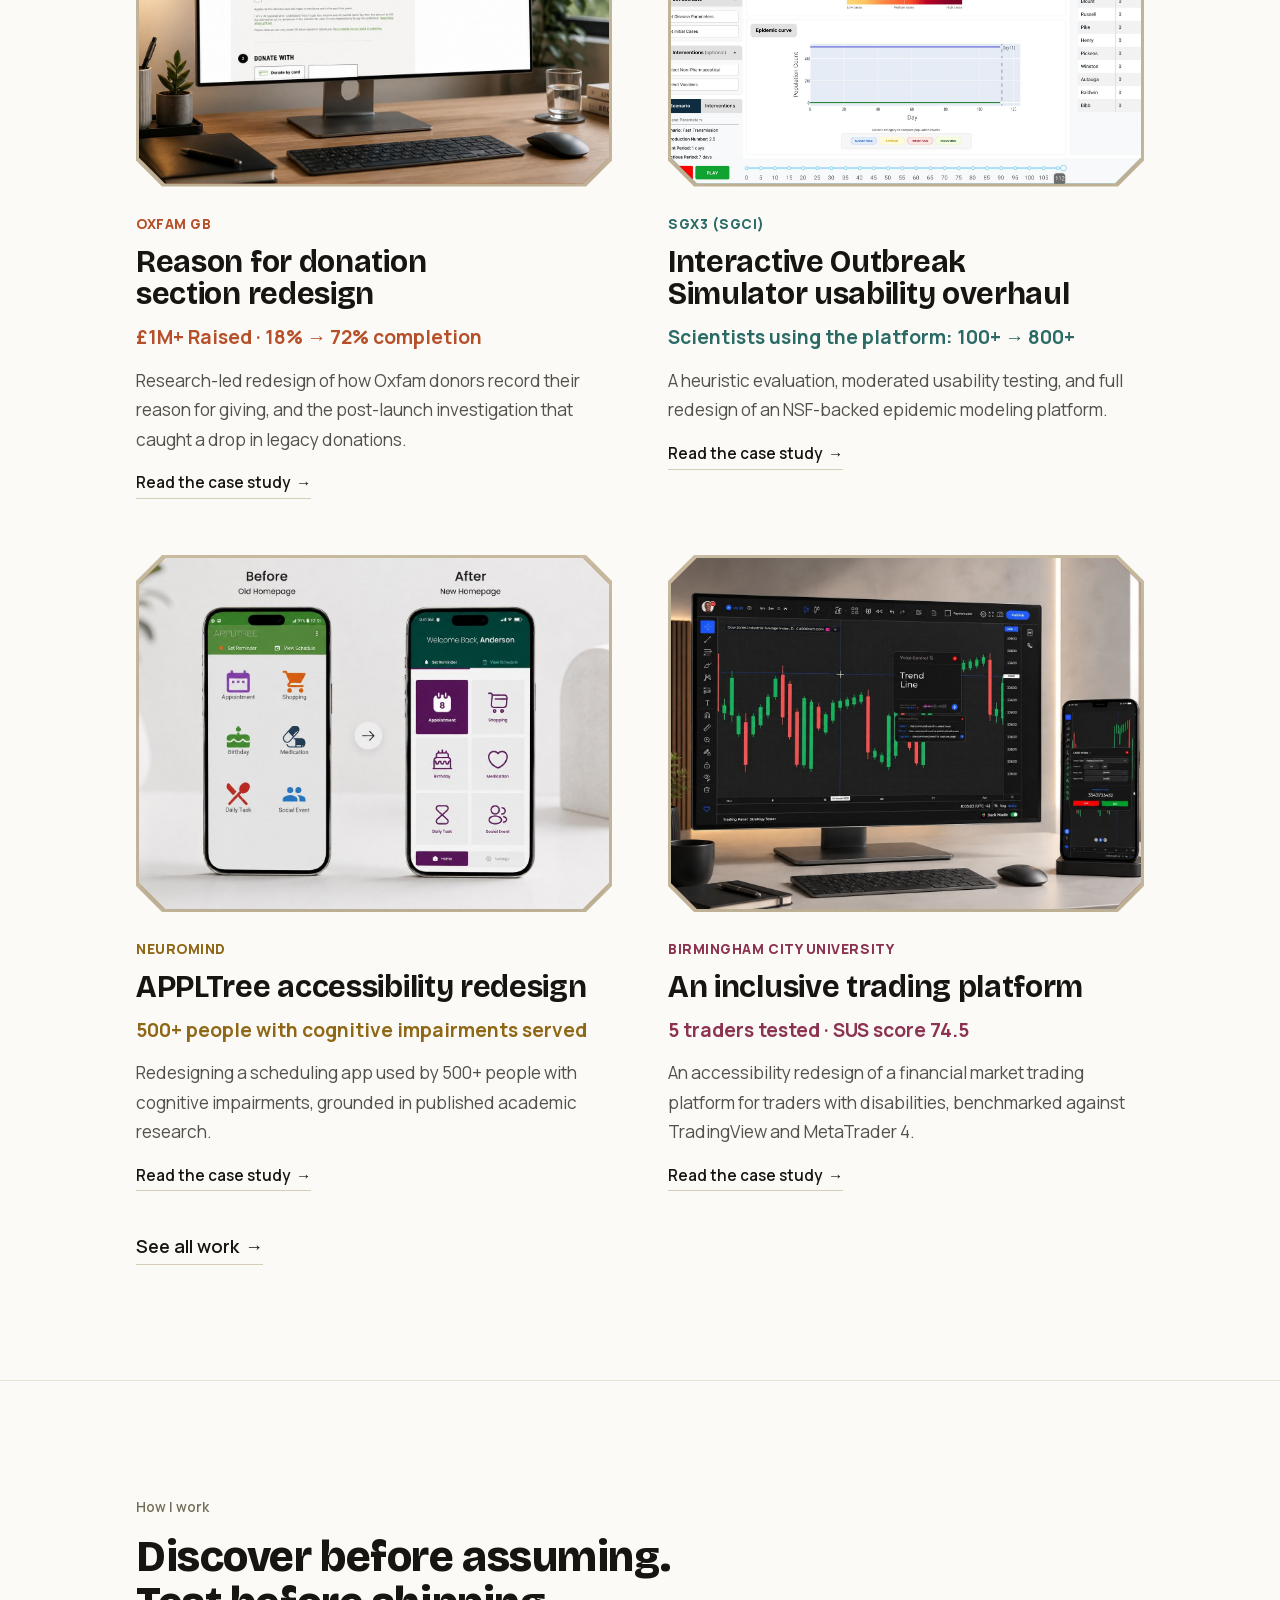
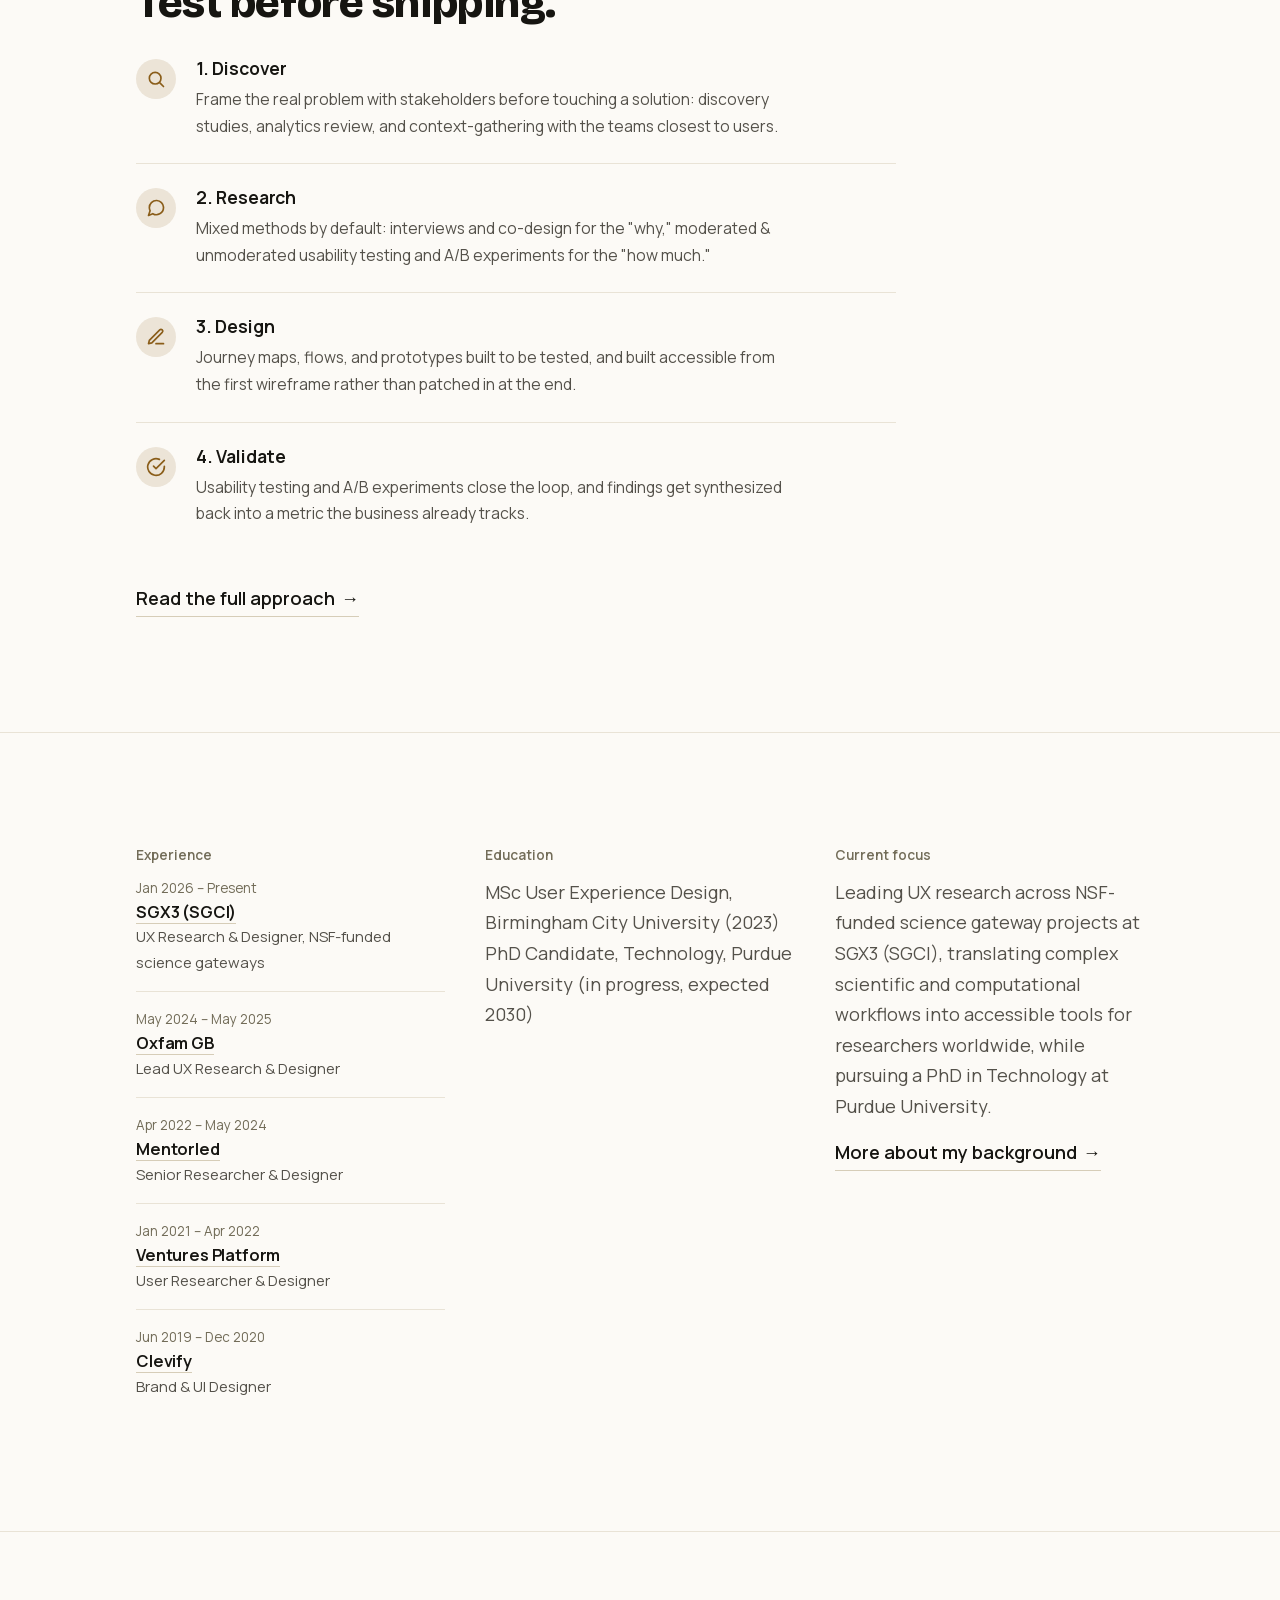
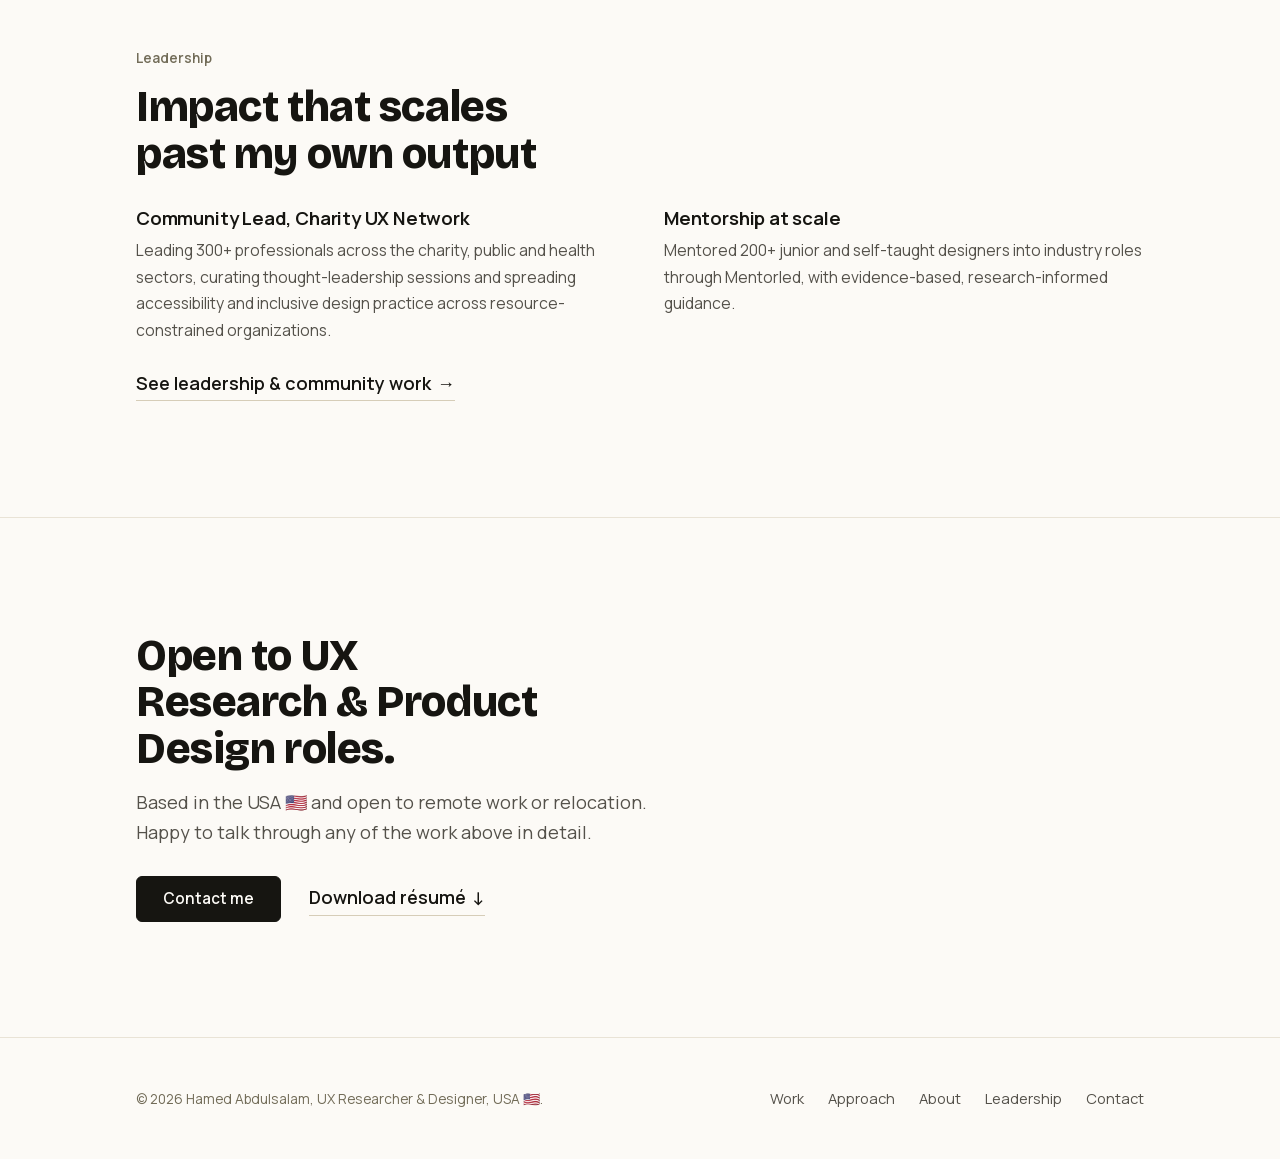
==== commit 4fbebcbf: "Add dyslexia-friendly spacing toggle to reading preferences Third switch in the "Aa" panel: widens l" ====
--- a/index.html
+++ b/index.html
@@ -29,7 +29,7 @@
 <link rel="preload" href="fonts/BricolageGrotesque-Variable.woff2" as="font" type="font/woff2" crossorigin>
 <link rel="preload" href="fonts/Manrope-Variable.woff2" as="font" type="font/woff2" crossorigin>
 <link rel="preload" href="images/hero-1.jpg" as="image" fetchpriority="high">
-<link rel="stylesheet" href="css/styles.css?v=202608071513">
+<link rel="stylesheet" href="css/styles.css?v=202608071521">
 </head>
 <body data-page="home">
 <script>window.SITE_ROOT = "./";</script>
@@ -234,6 +234,6 @@
 </main>
 
 <footer class="site-footer" id="site-footer"></footer>
-<script src="js/site.js?v=202608071513"></script>
+<script src="js/site.js?v=202608071521"></script>
 </body>
 </html>
--- a/css/styles.css
+++ b/css/styles.css
@@ -115,6 +115,13 @@
 }
 :root[data-contrast="high"] .hero-watermark,
 :root[data-contrast="high"] body::before{ display:none; }
+/* Dyslexia-friendly spacing: wider line-height, letter-spacing and paragraph gaps,
+   plus left-aligned body text (ragged-right reads easier than centered or justified). */
+:root[data-dyslexic="on"] body{ line-height:2; letter-spacing:.01em; }
+:root[data-dyslexic="on"] .prose p{ line-height:1.9; }
+:root[data-dyslexic="on"] .prose p + p{ margin-top:28px; }
+:root[data-dyslexic="on"] .scroll-panel .prose p{ text-align:left; line-height:1.9; }
+:root[data-dyslexic="on"] .scroll-panel .prose p + p{ margin-top:22px; }
 /* Subtle fixed paper-grain texture, sits over everything at very low opacity
    via mix-blend-mode so it reads as texture, not a layer competing for attention. */
 body::before{
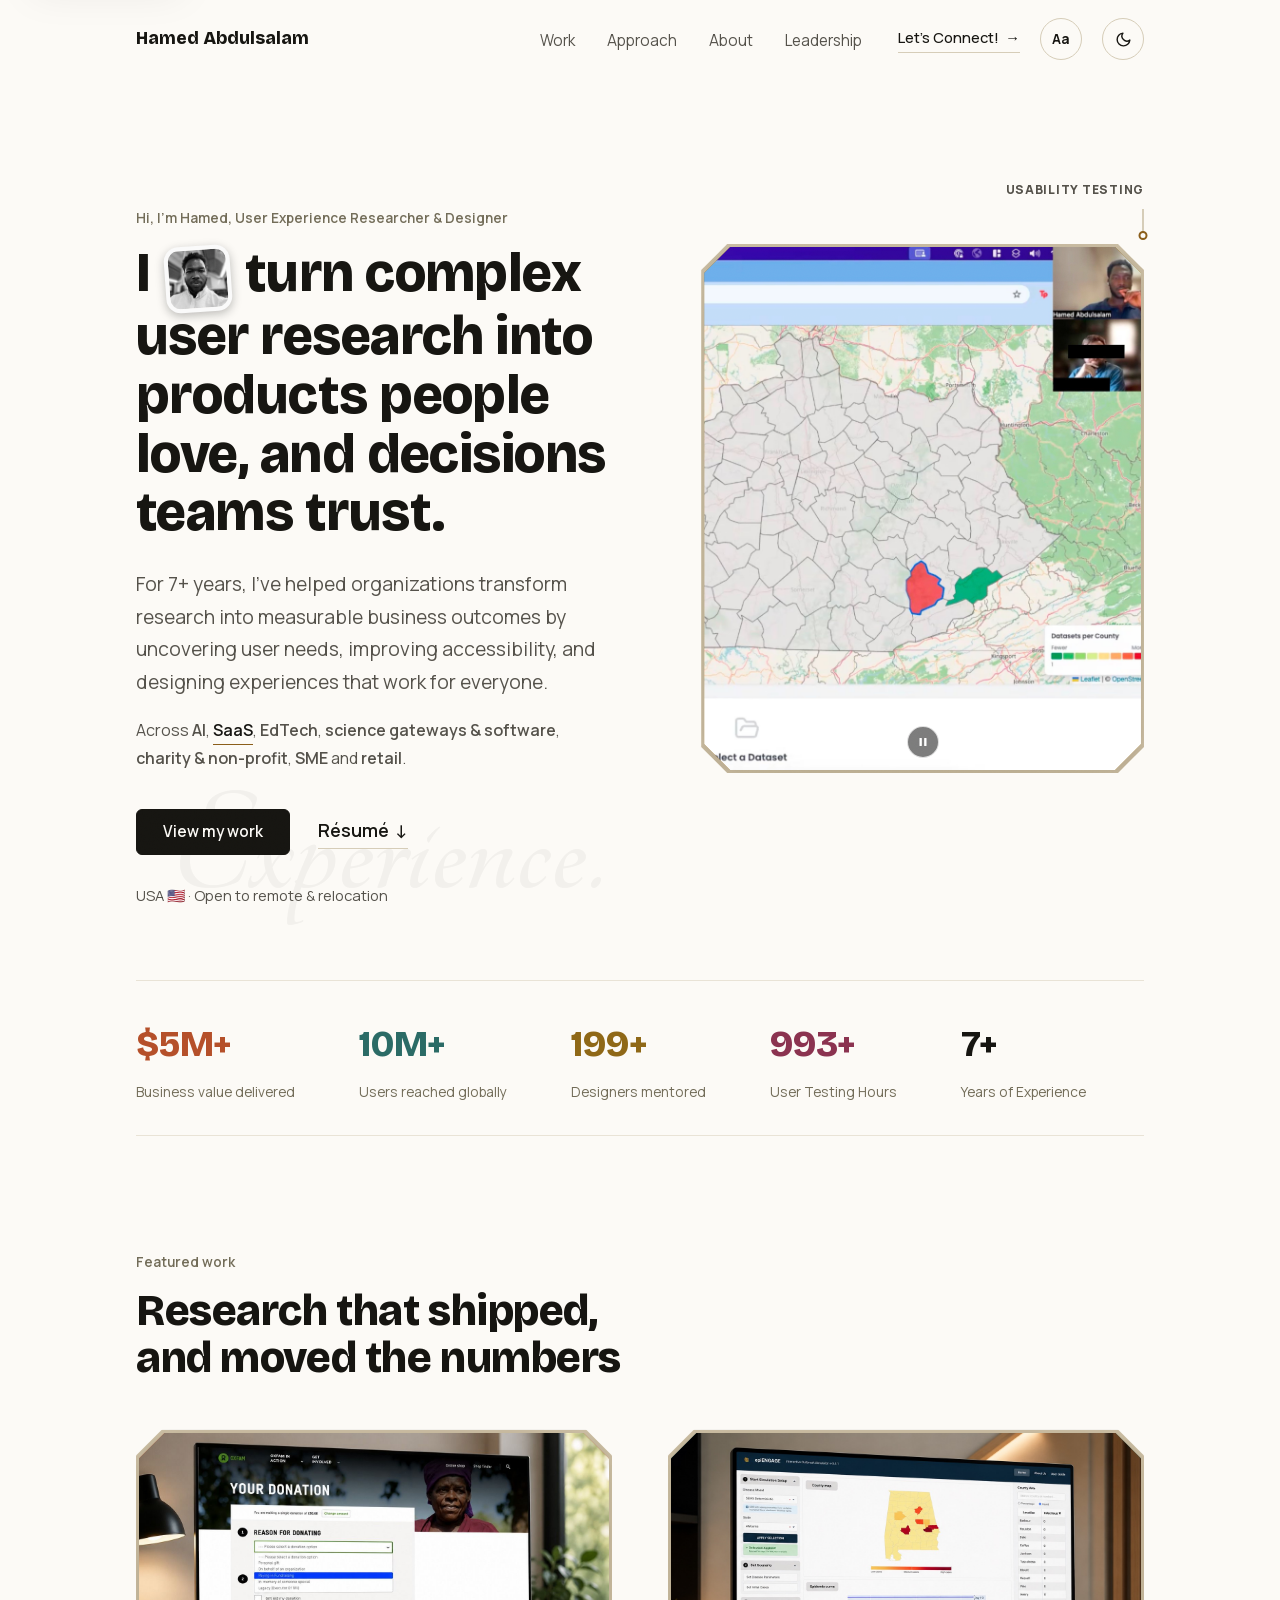
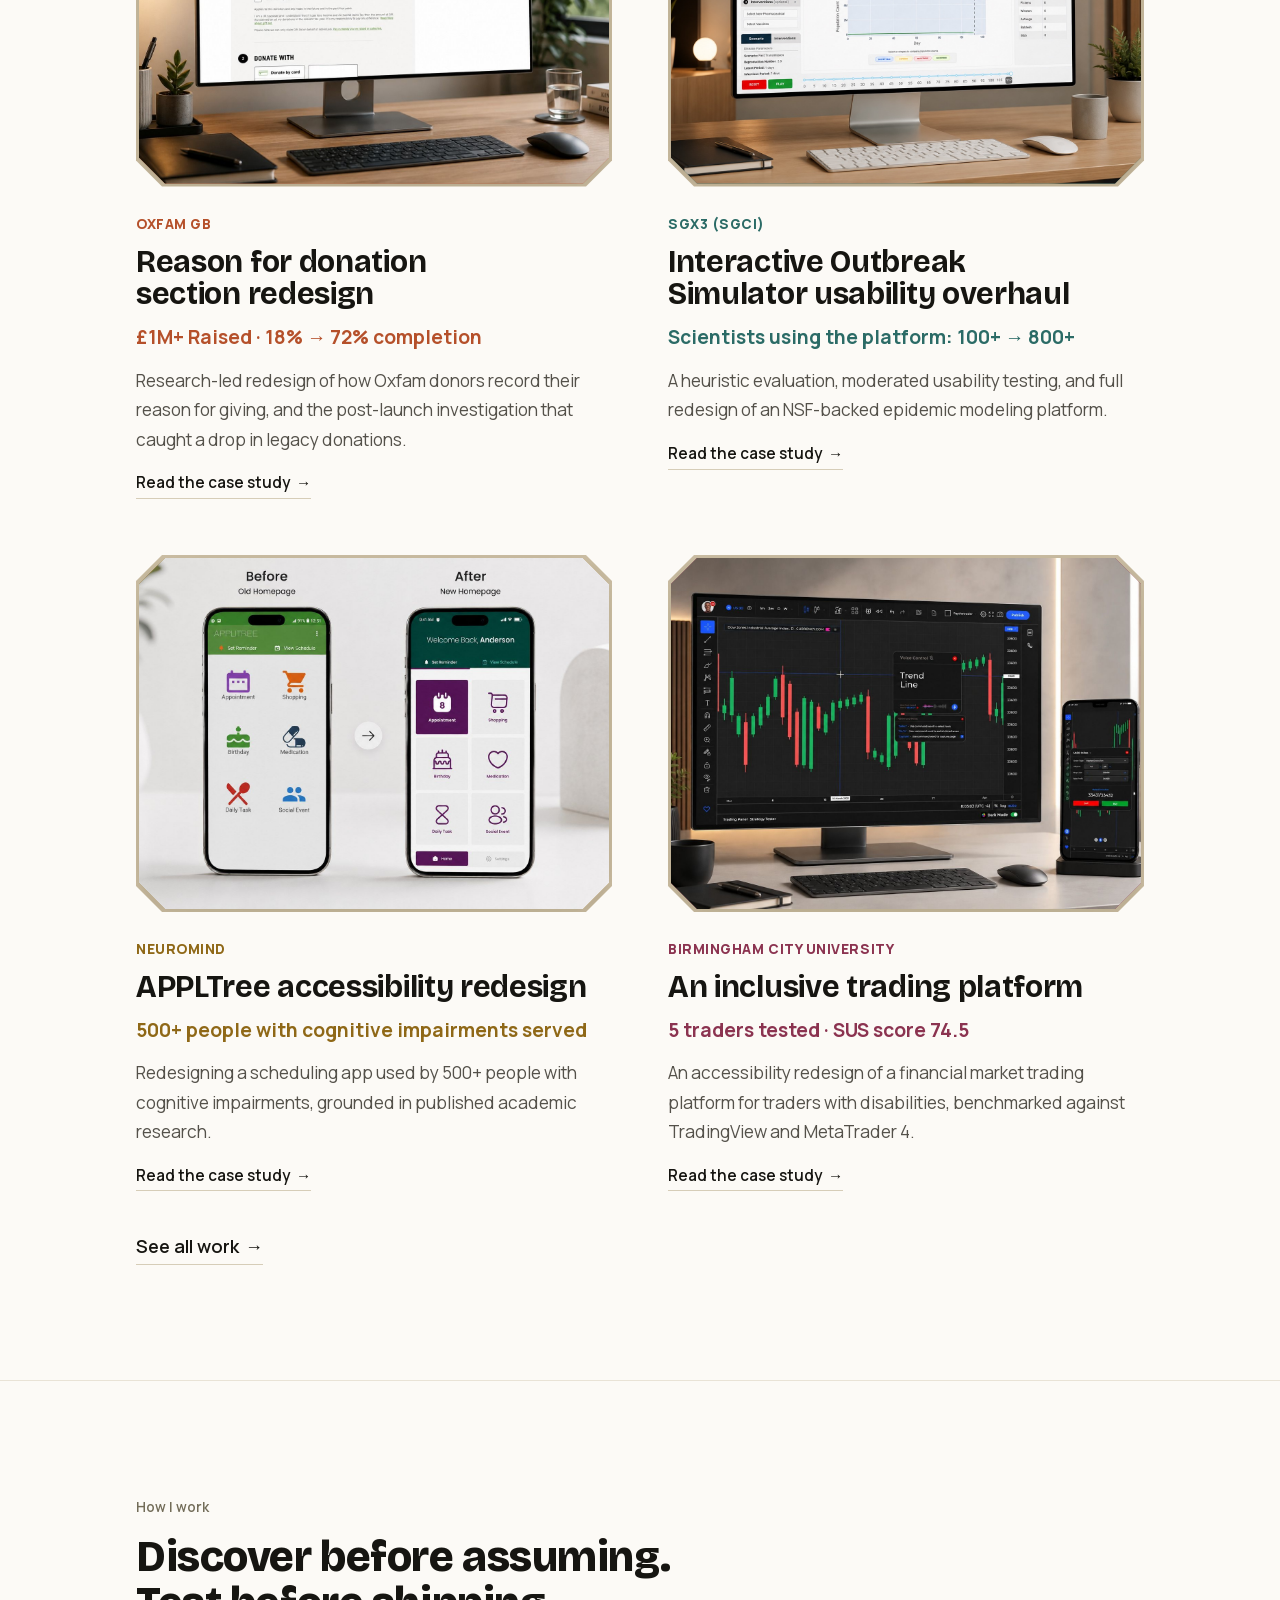
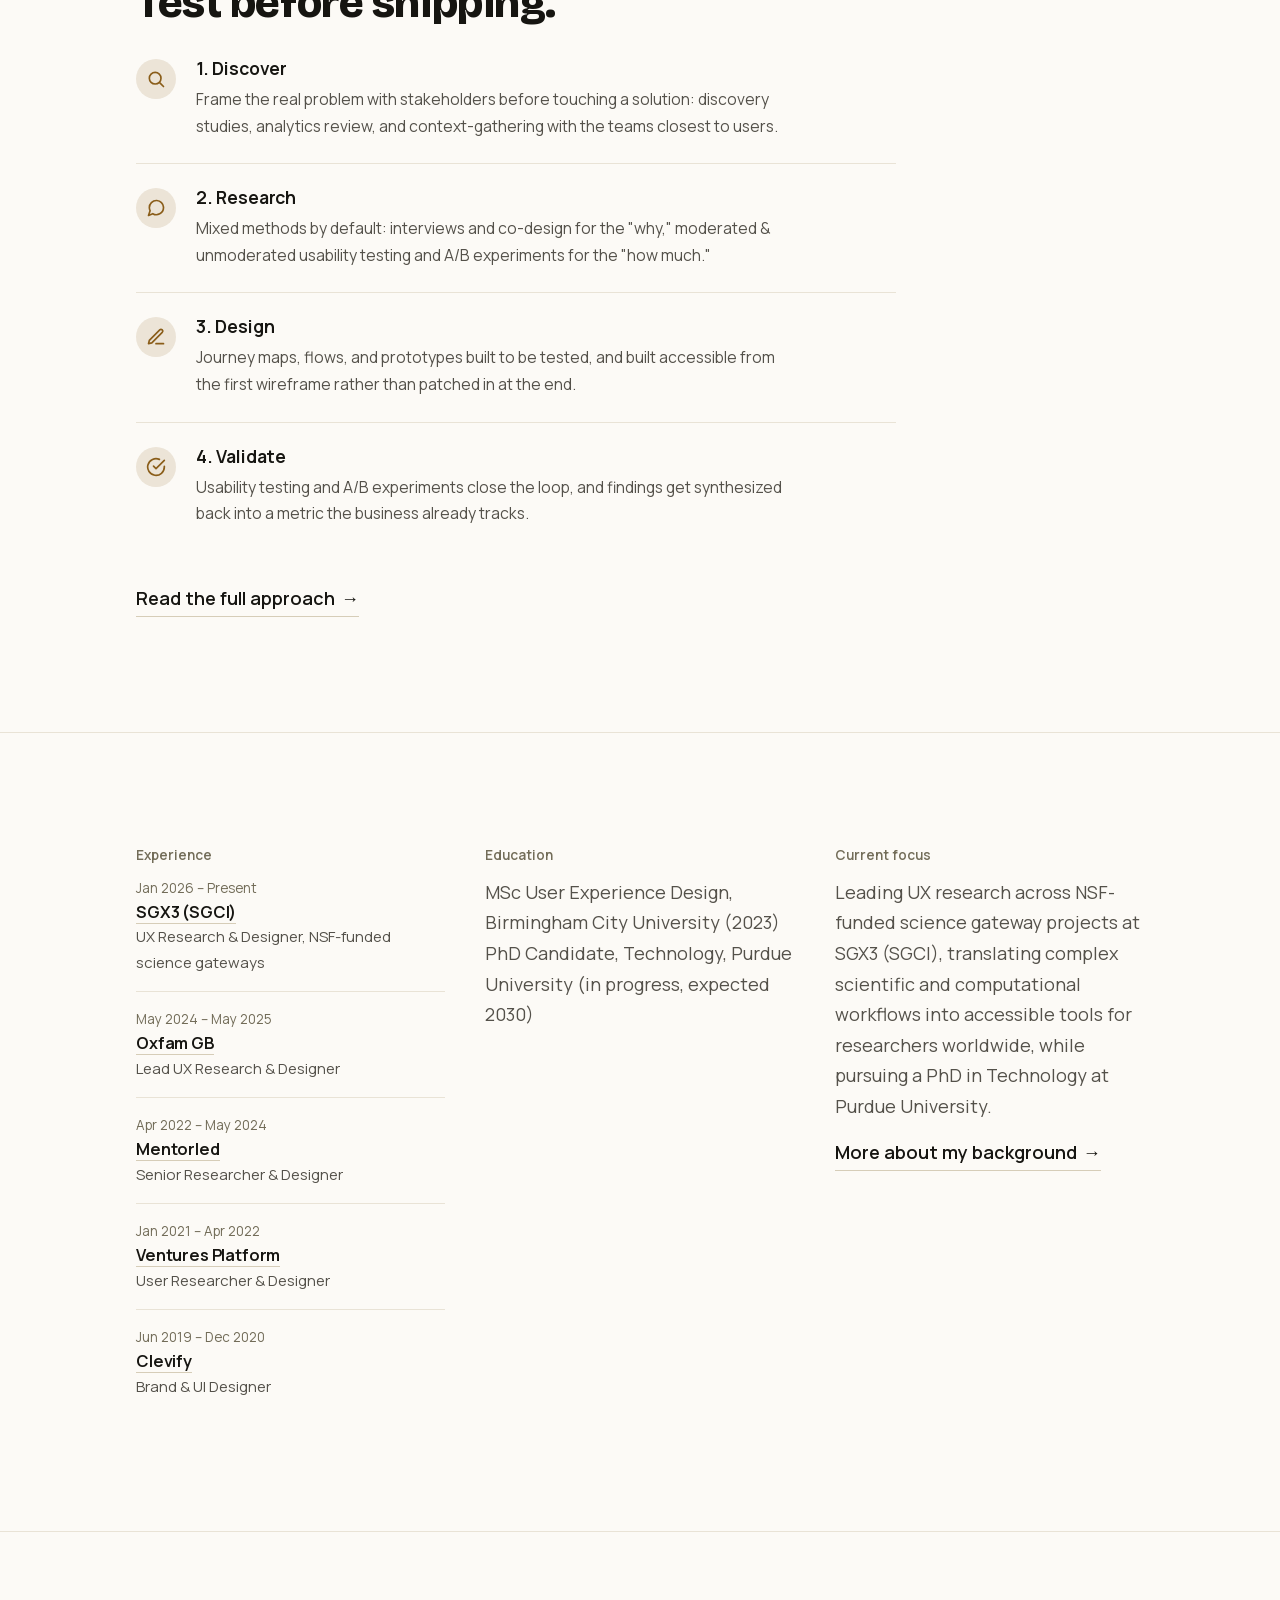
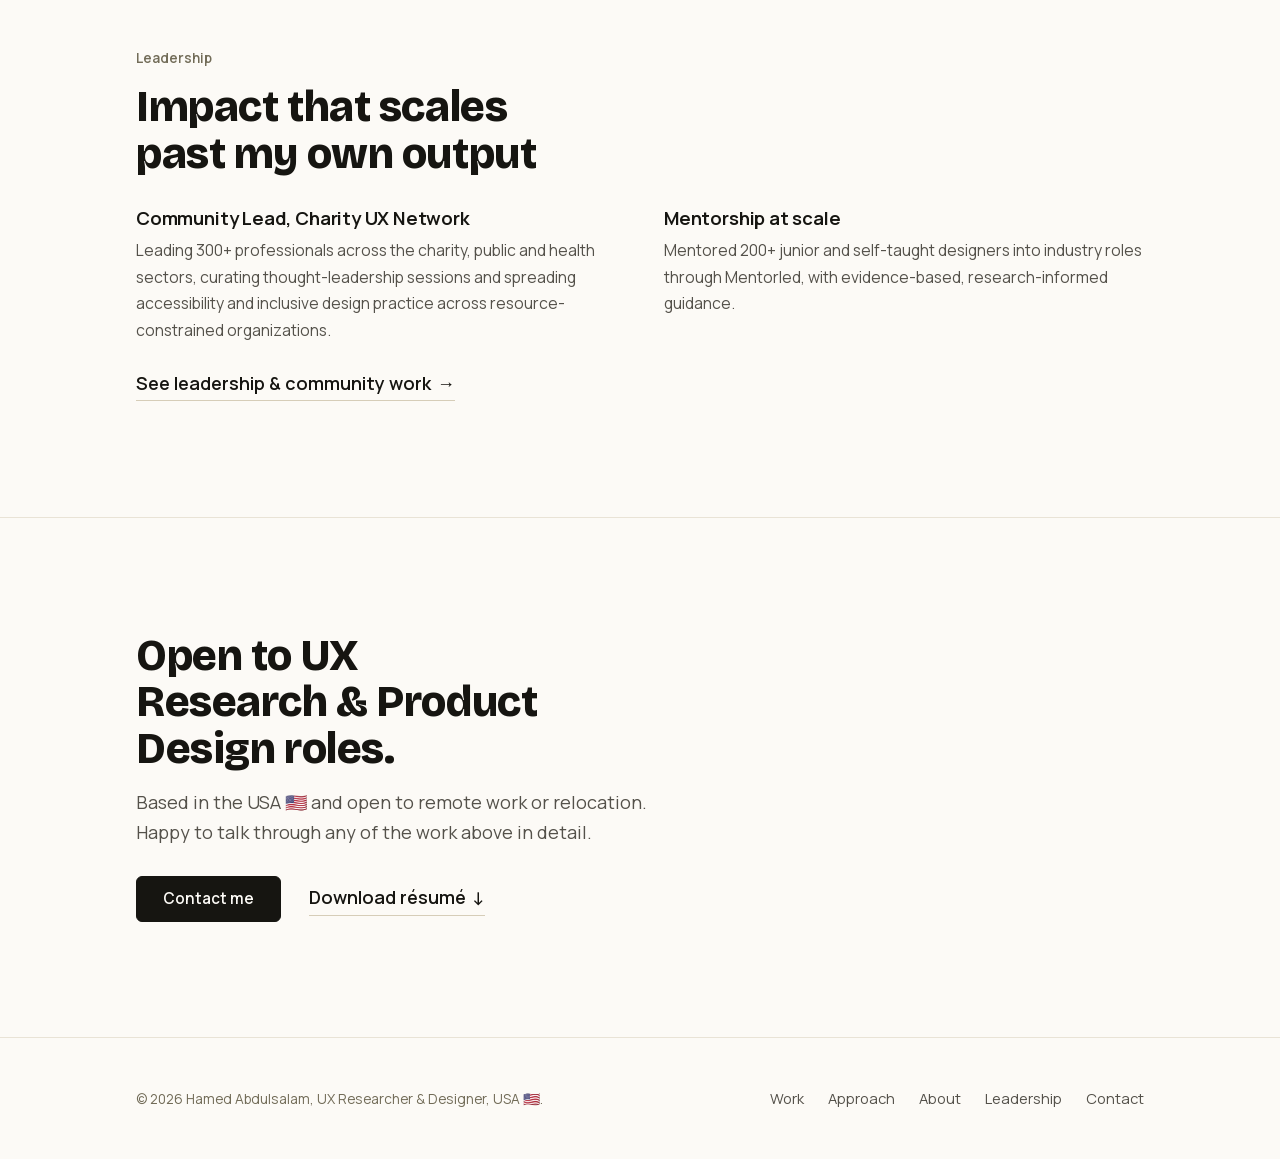
==== commit ee5deedb: "Cache-bust the new Outbreak Simulator thumbnail Same issue as the CSS/JS caching fix earlier: the fi" ====
--- a/index.html
+++ b/index.html
@@ -119,7 +119,7 @@
         </a>
 
         <a class="work-card accent-teal" href="work/outbreak-simulator.html" data-industries="science">
-          <div class="thumb"><img src="images/outbreak-simulator-thumb.jpg" alt="epiENGAGE Interactive Outbreak Simulator dashboard, showing a county-level case map with a color legend and an epidemic curve chart" loading="lazy"></div>
+          <div class="thumb"><img src="images/outbreak-simulator-thumb.jpg?v=202608120842" alt="epiENGAGE Interactive Outbreak Simulator dashboard, showing a county-level case map with a color legend and an epidemic curve chart" loading="lazy"></div>
           <span class="org">SGX3 (SGCI)</span>
           <h3>Interactive Outbreak Simulator usability overhaul</h3>
           <p class="metric">Scientists using the platform: 100+ → 800+</p>
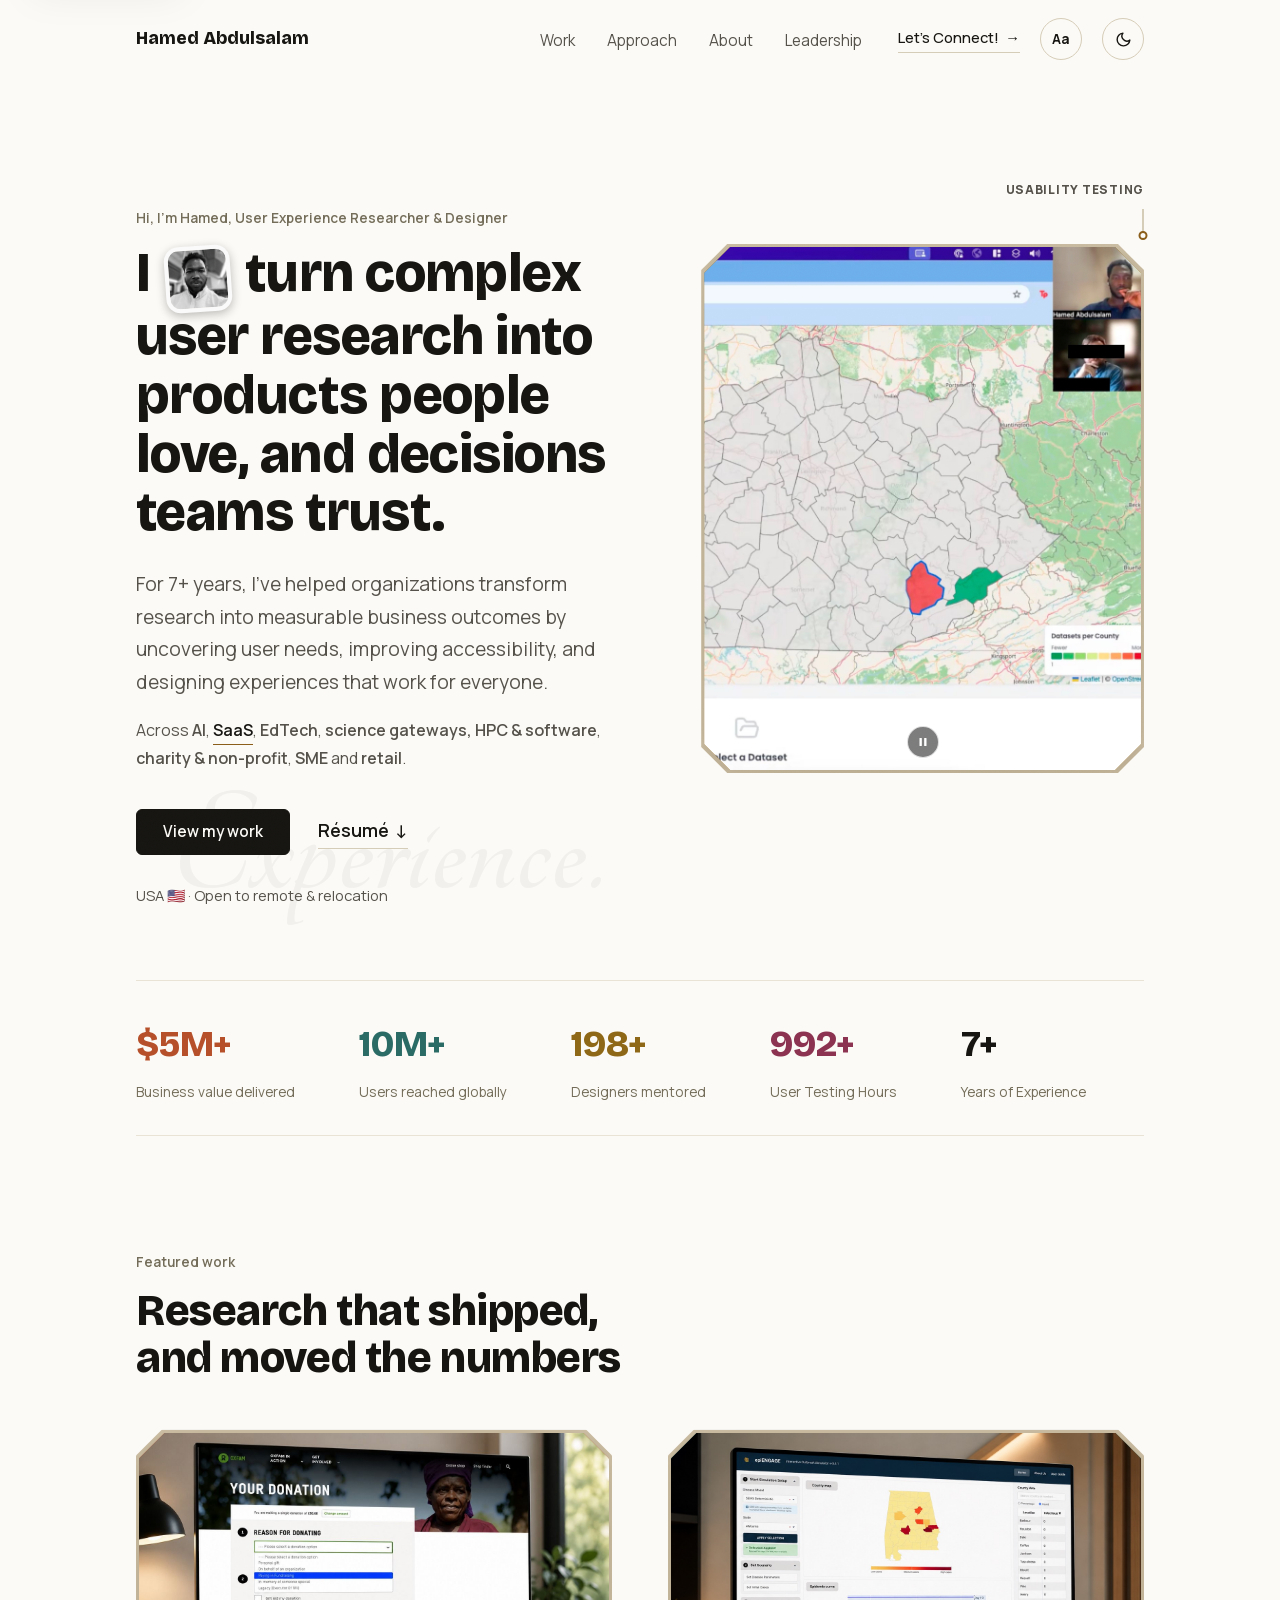
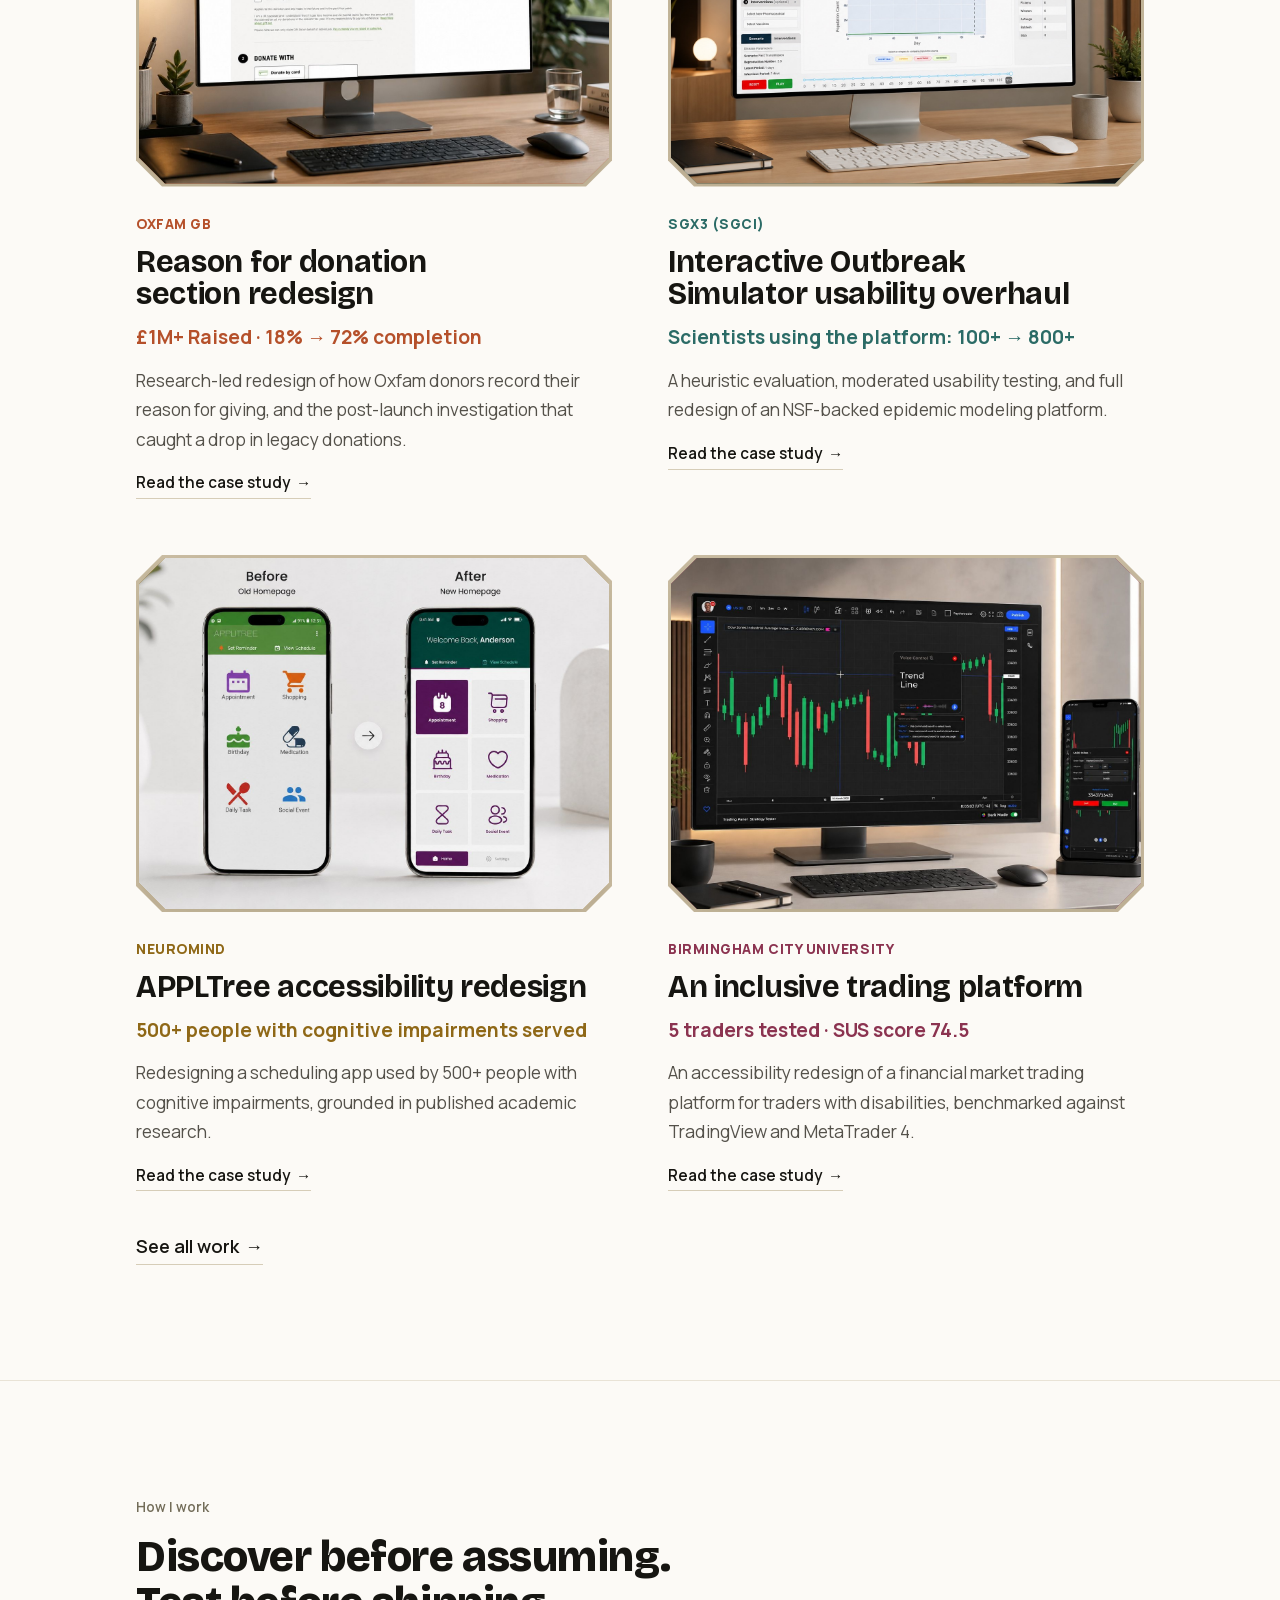
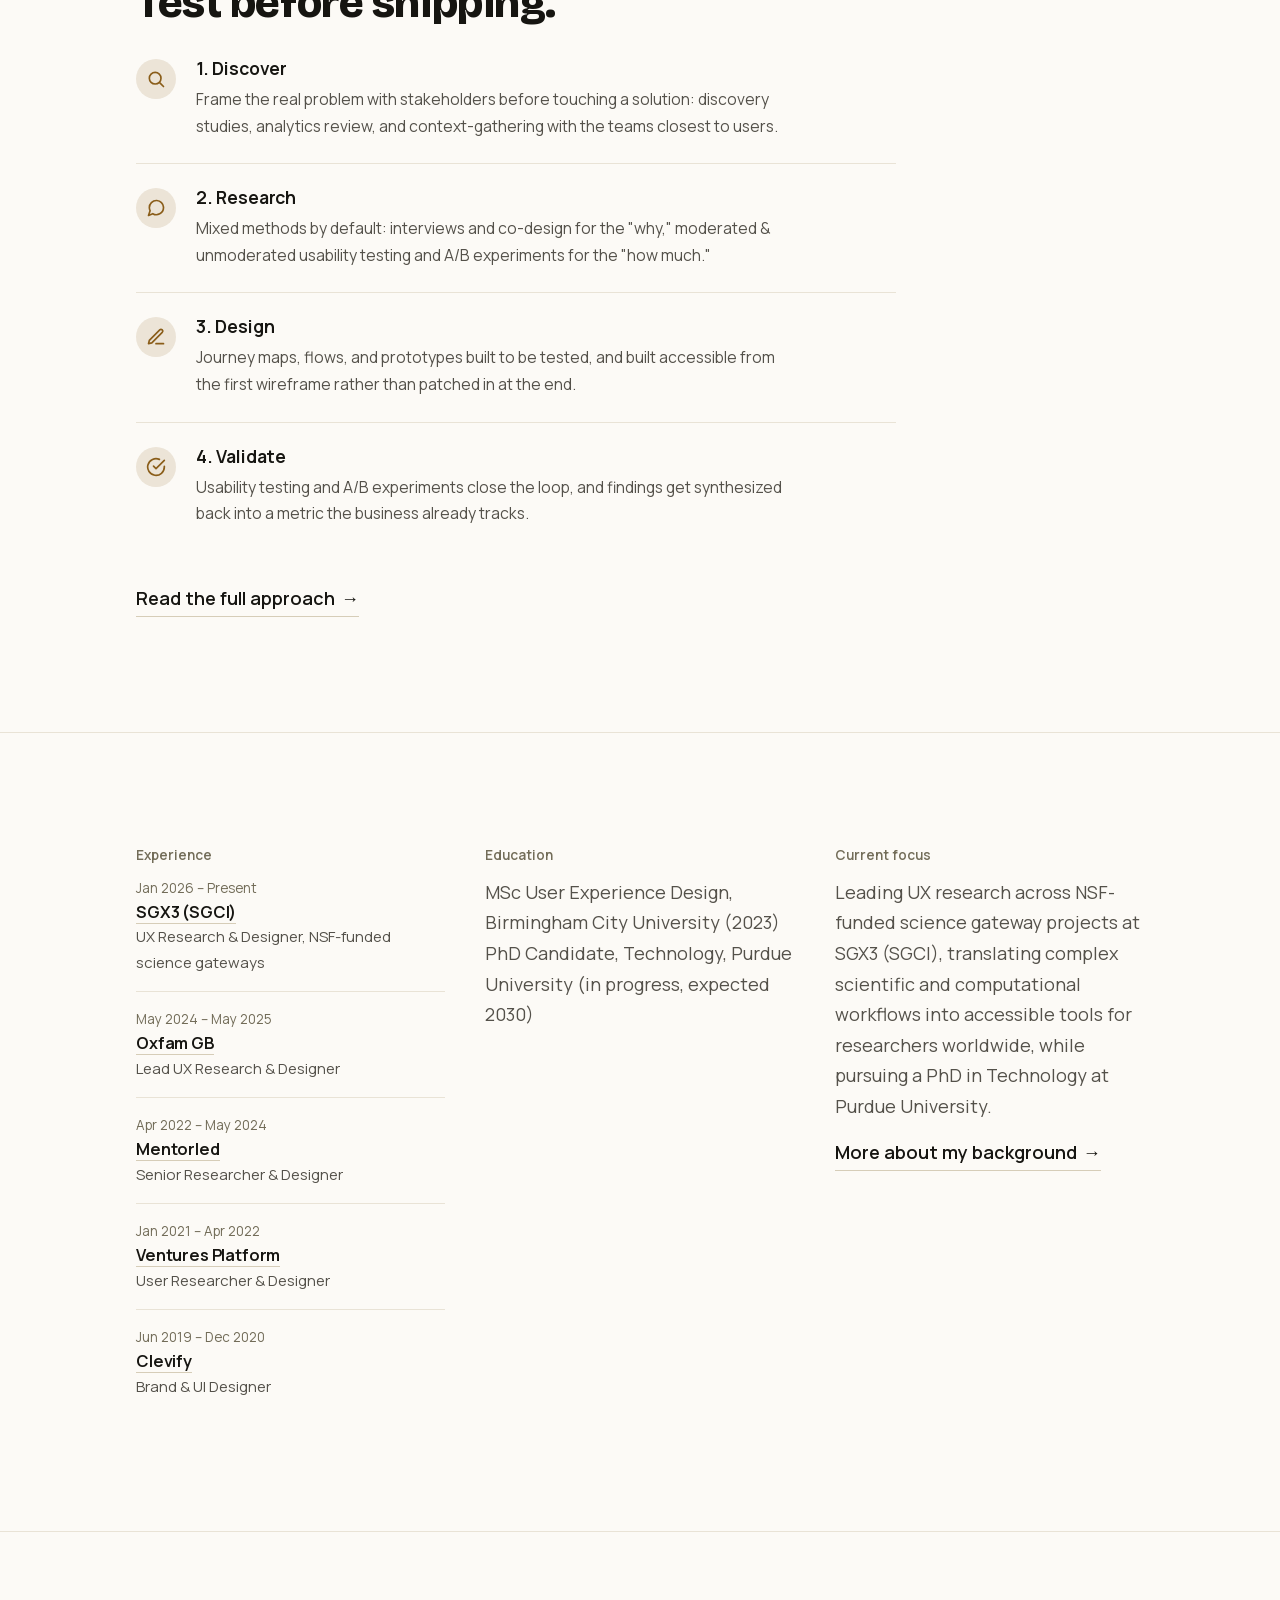
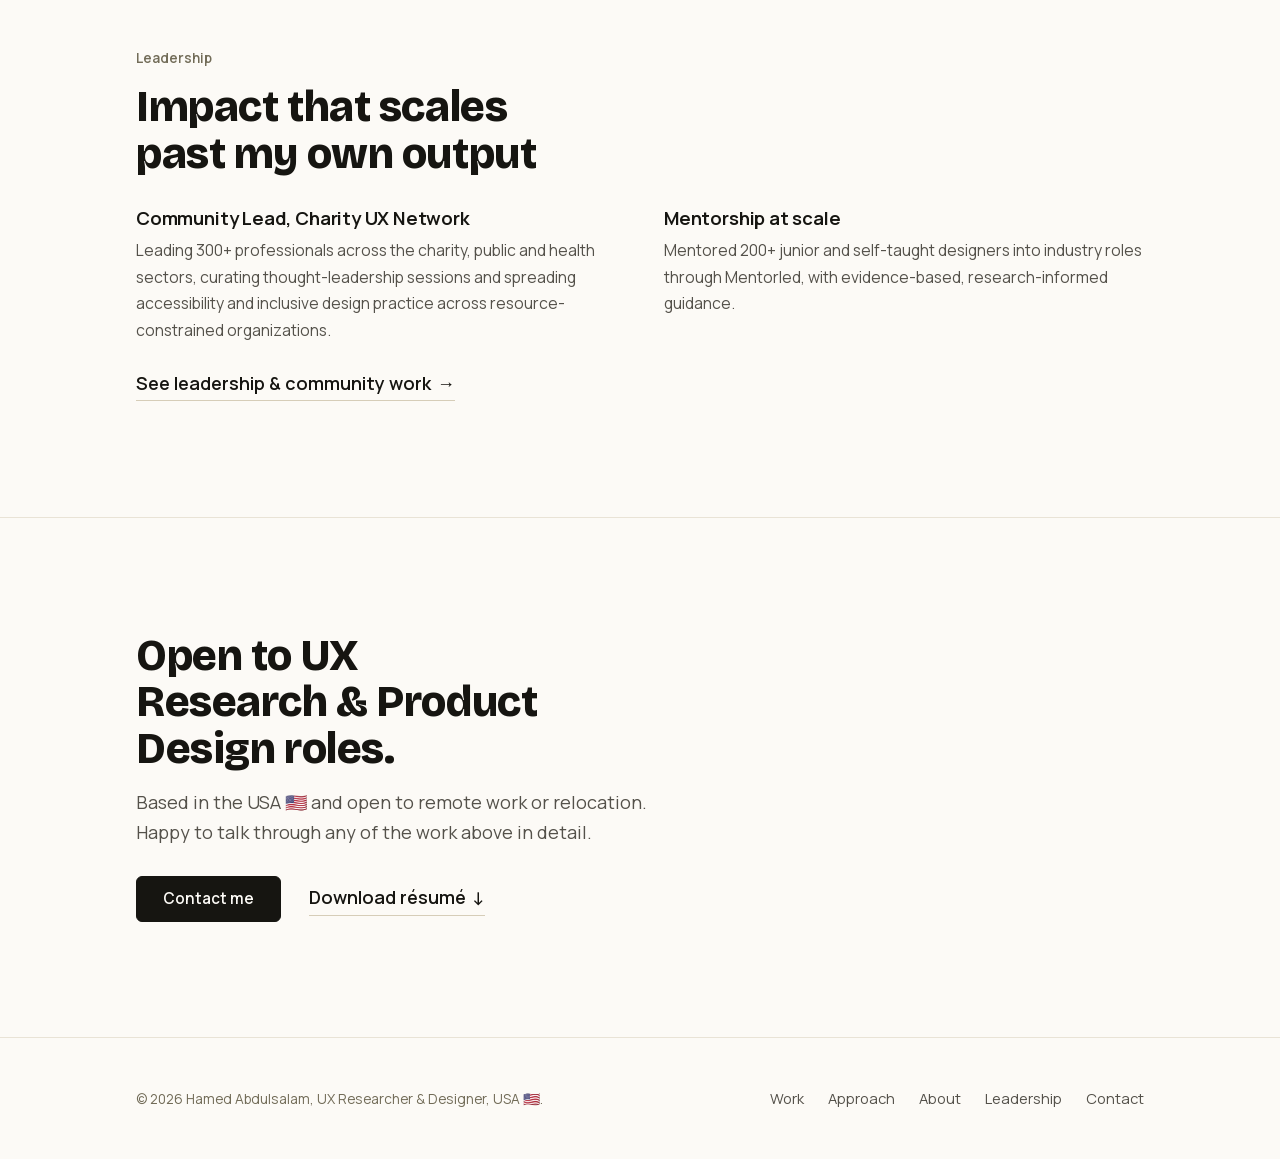
==== commit d0f6f141: "Add HPC to the science gateways industry pill Co-Authored-By: Claude Sonnet 5 <noreply@anthropic.com" ====
--- a/index.html
+++ b/index.html
@@ -54,7 +54,7 @@
         <h1>I <img src="images/hamed-portrait-color.jpg" alt="" class="hero-inline-photo"> turn complex user research into products people love, and decisions teams trust.</h1>
         <p class="dek">For 7+ years, I've helped organizations transform research into measurable business outcomes by uncovering user needs, improving accessibility, and designing experiences that work for everyone.</p>
         <p class="hero-industries">
-          Across <button type="button" class="industry-word" data-industry="AI">AI</button>, <button type="button" class="industry-word" data-industry="saas">SaaS</button>, <button type="button" class="industry-word" data-industry="edtech">EdTech</button>, <button type="button" class="industry-word" data-industry="science">science gateways &amp; software</button>, <button type="button" class="industry-word" data-industry="charity">charity &amp; non-profit</button>, <button type="button" class="industry-word" data-industry="sme">SME</button> and <button type="button" class="industry-word" data-industry="retail">retail</button>.
+          Across <button type="button" class="industry-word" data-industry="AI">AI</button>, <button type="button" class="industry-word" data-industry="saas">SaaS</button>, <button type="button" class="industry-word" data-industry="edtech">EdTech</button>, <button type="button" class="industry-word" data-industry="science">science gateways, HPC &amp; software</button>, <button type="button" class="industry-word" data-industry="charity">charity &amp; non-profit</button>, <button type="button" class="industry-word" data-industry="sme">SME</button> and <button type="button" class="industry-word" data-industry="retail">retail</button>.
         </p>
         <div class="cta-row">
           <a class="btn" href="work.html">View my work</a>
